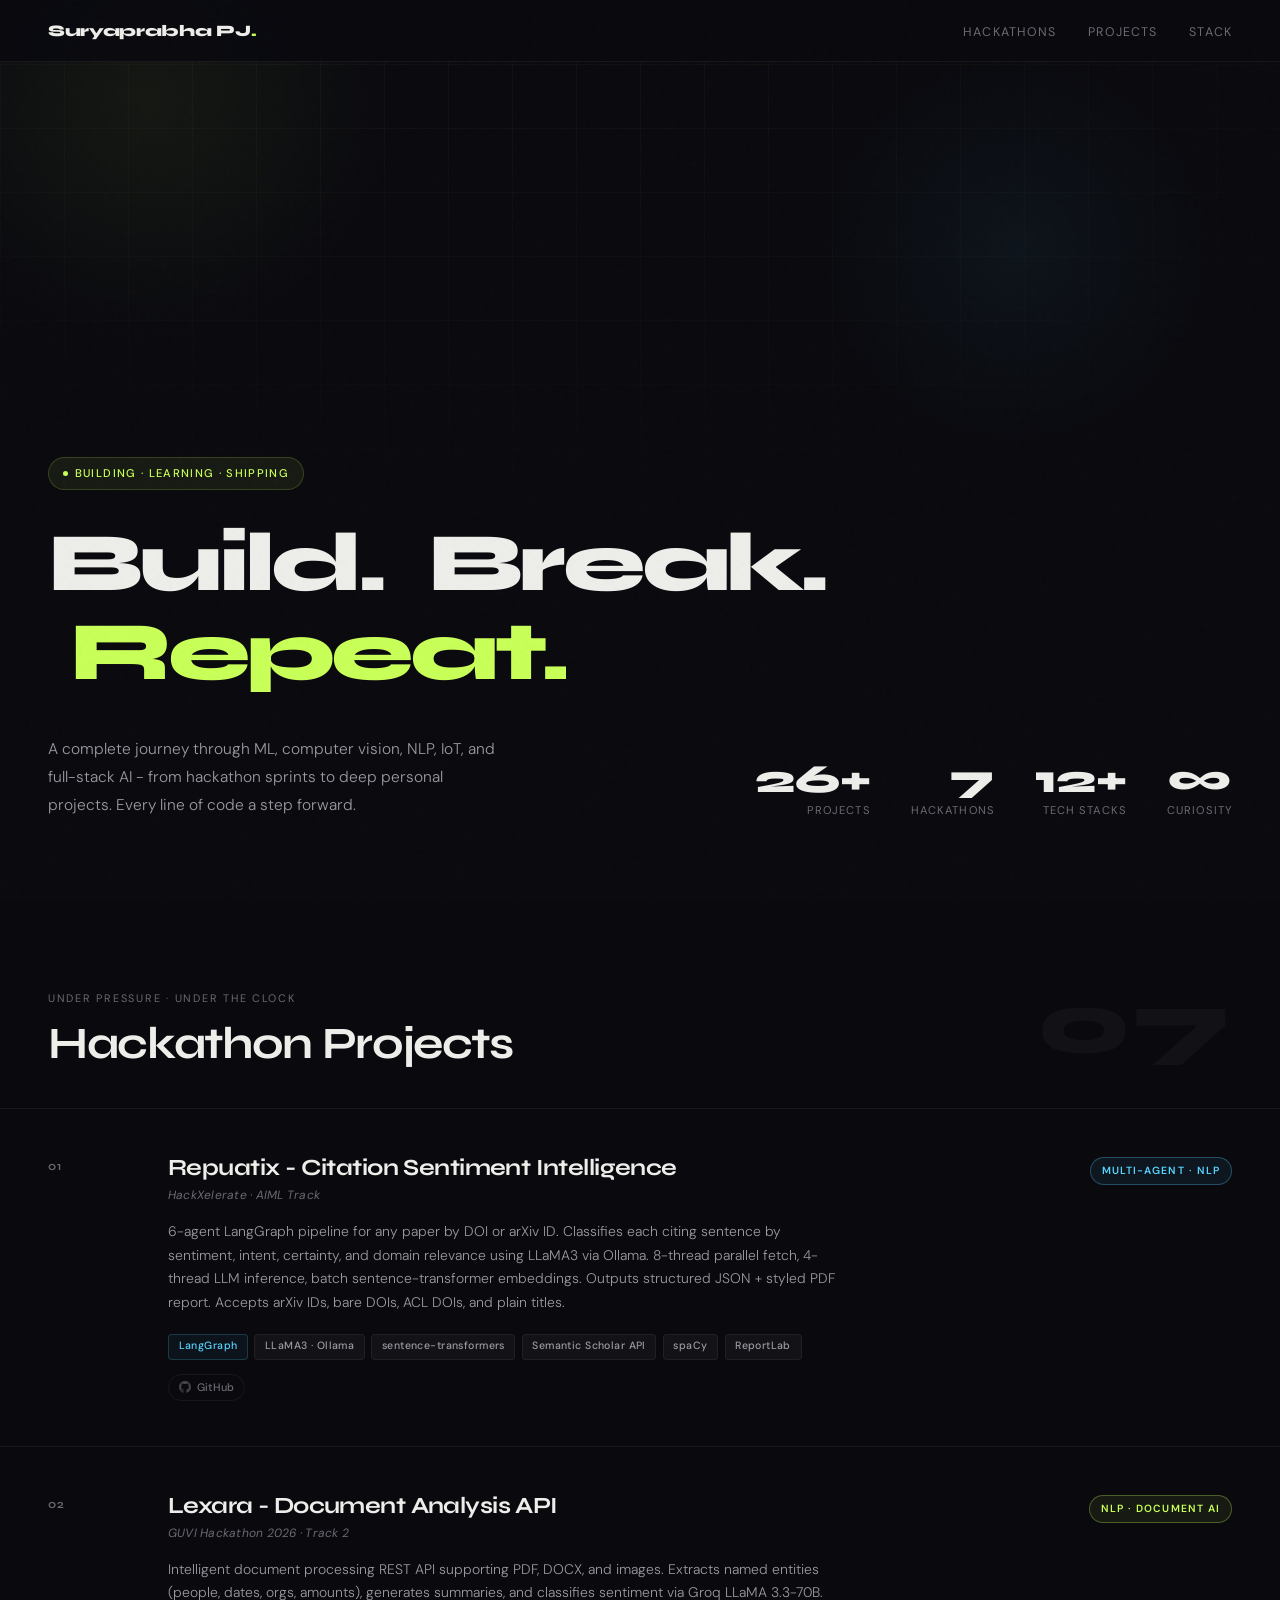
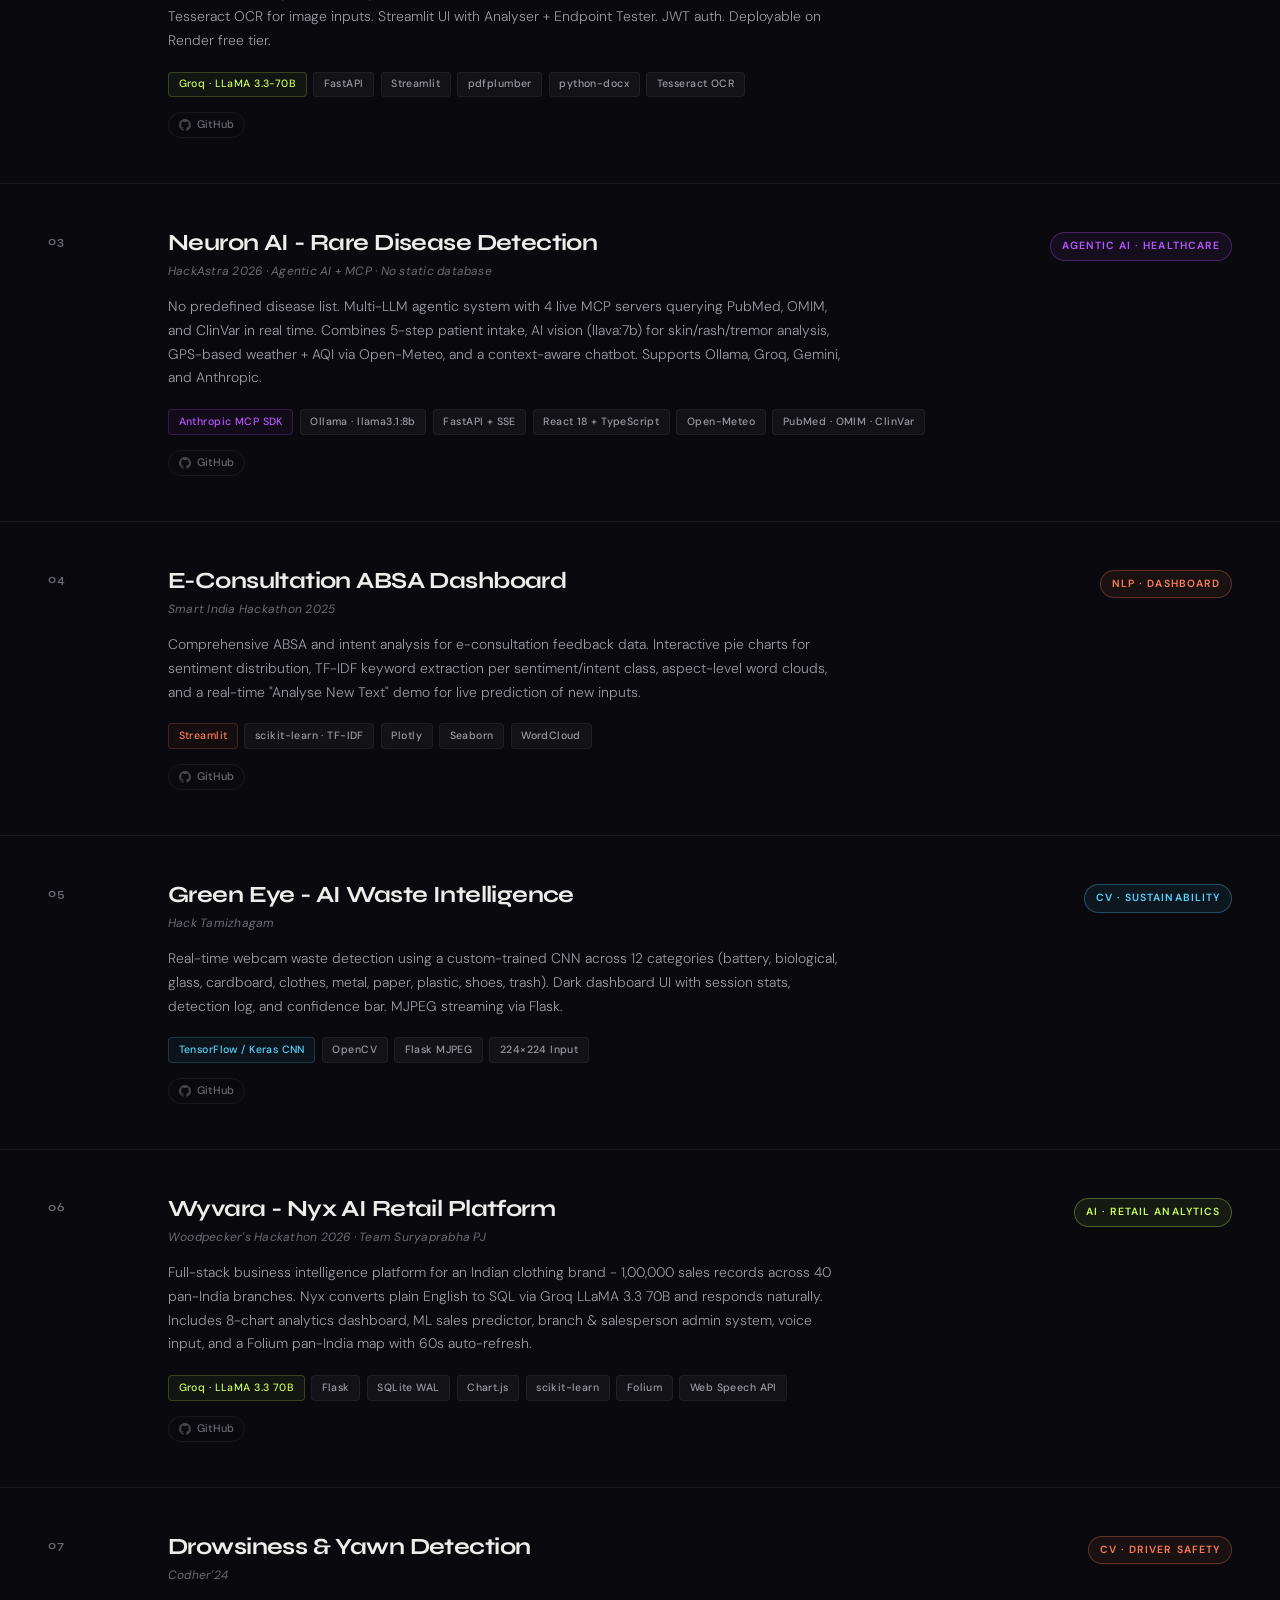
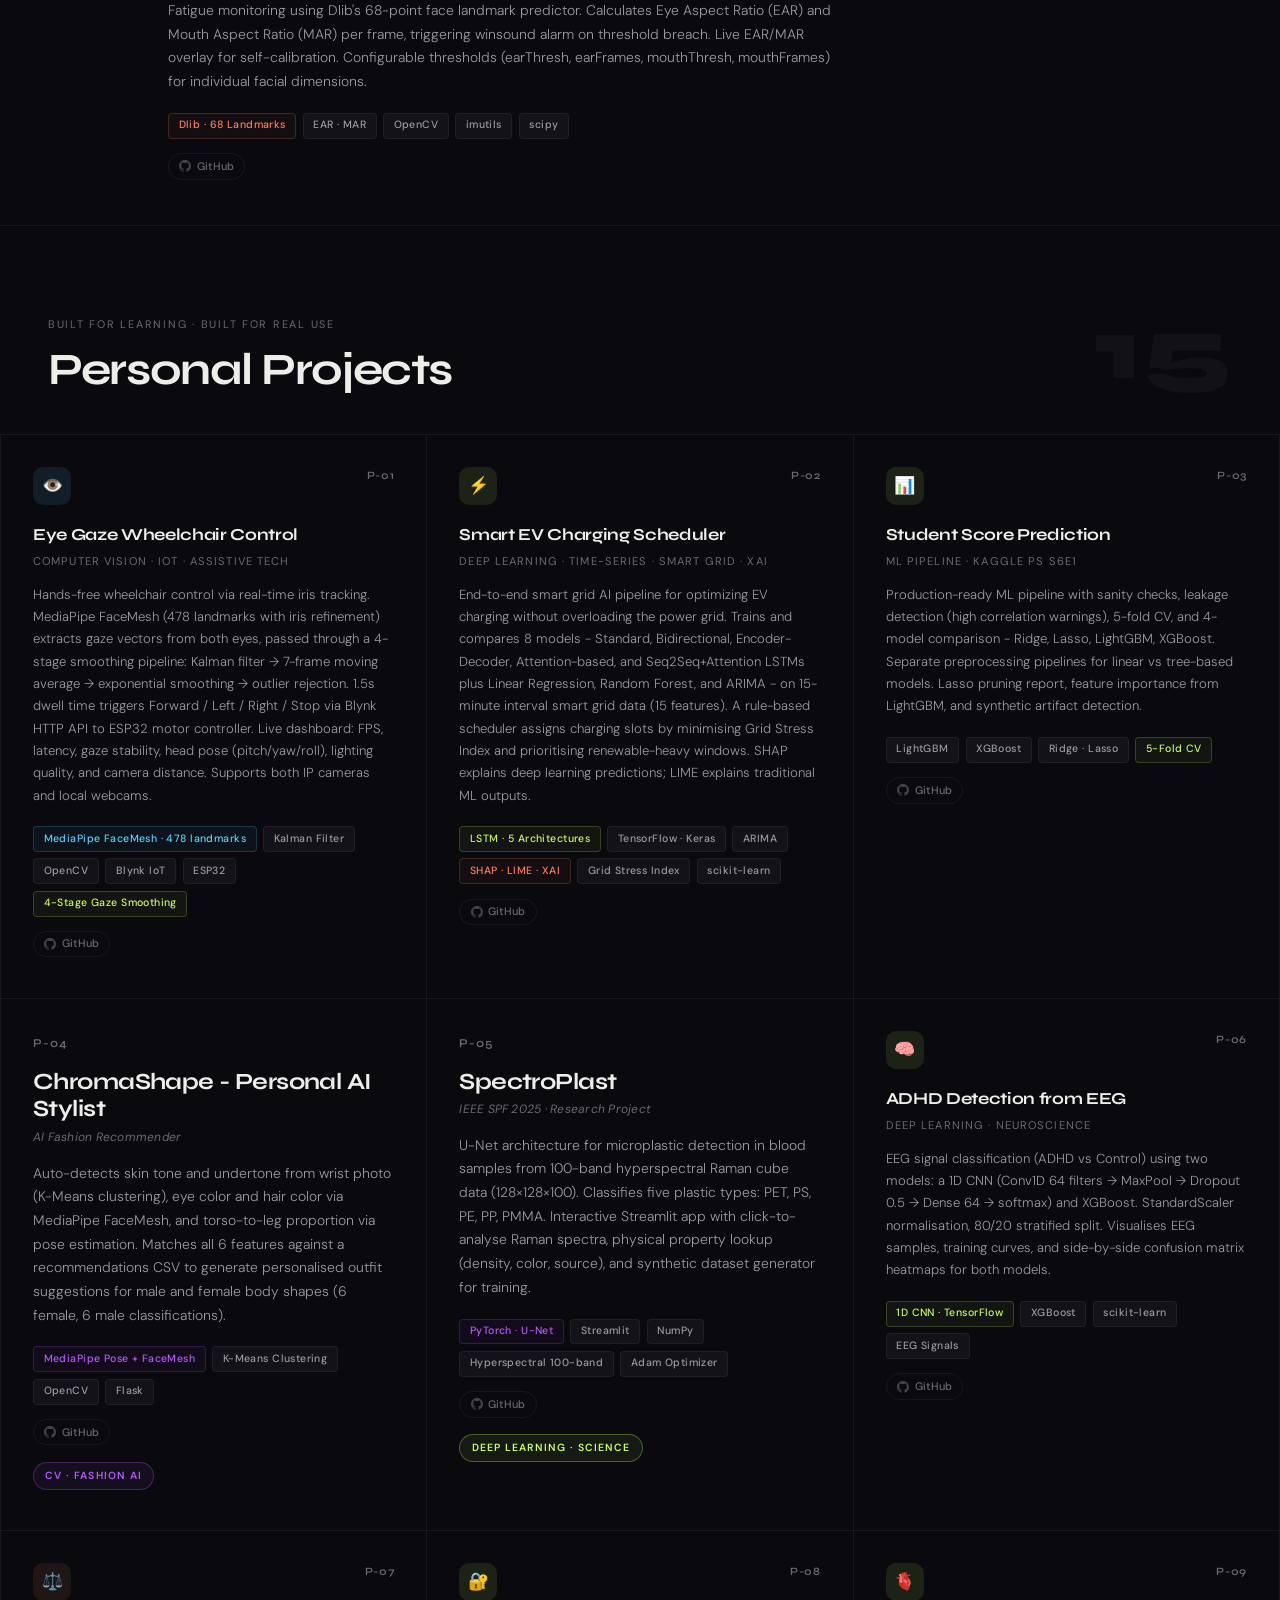
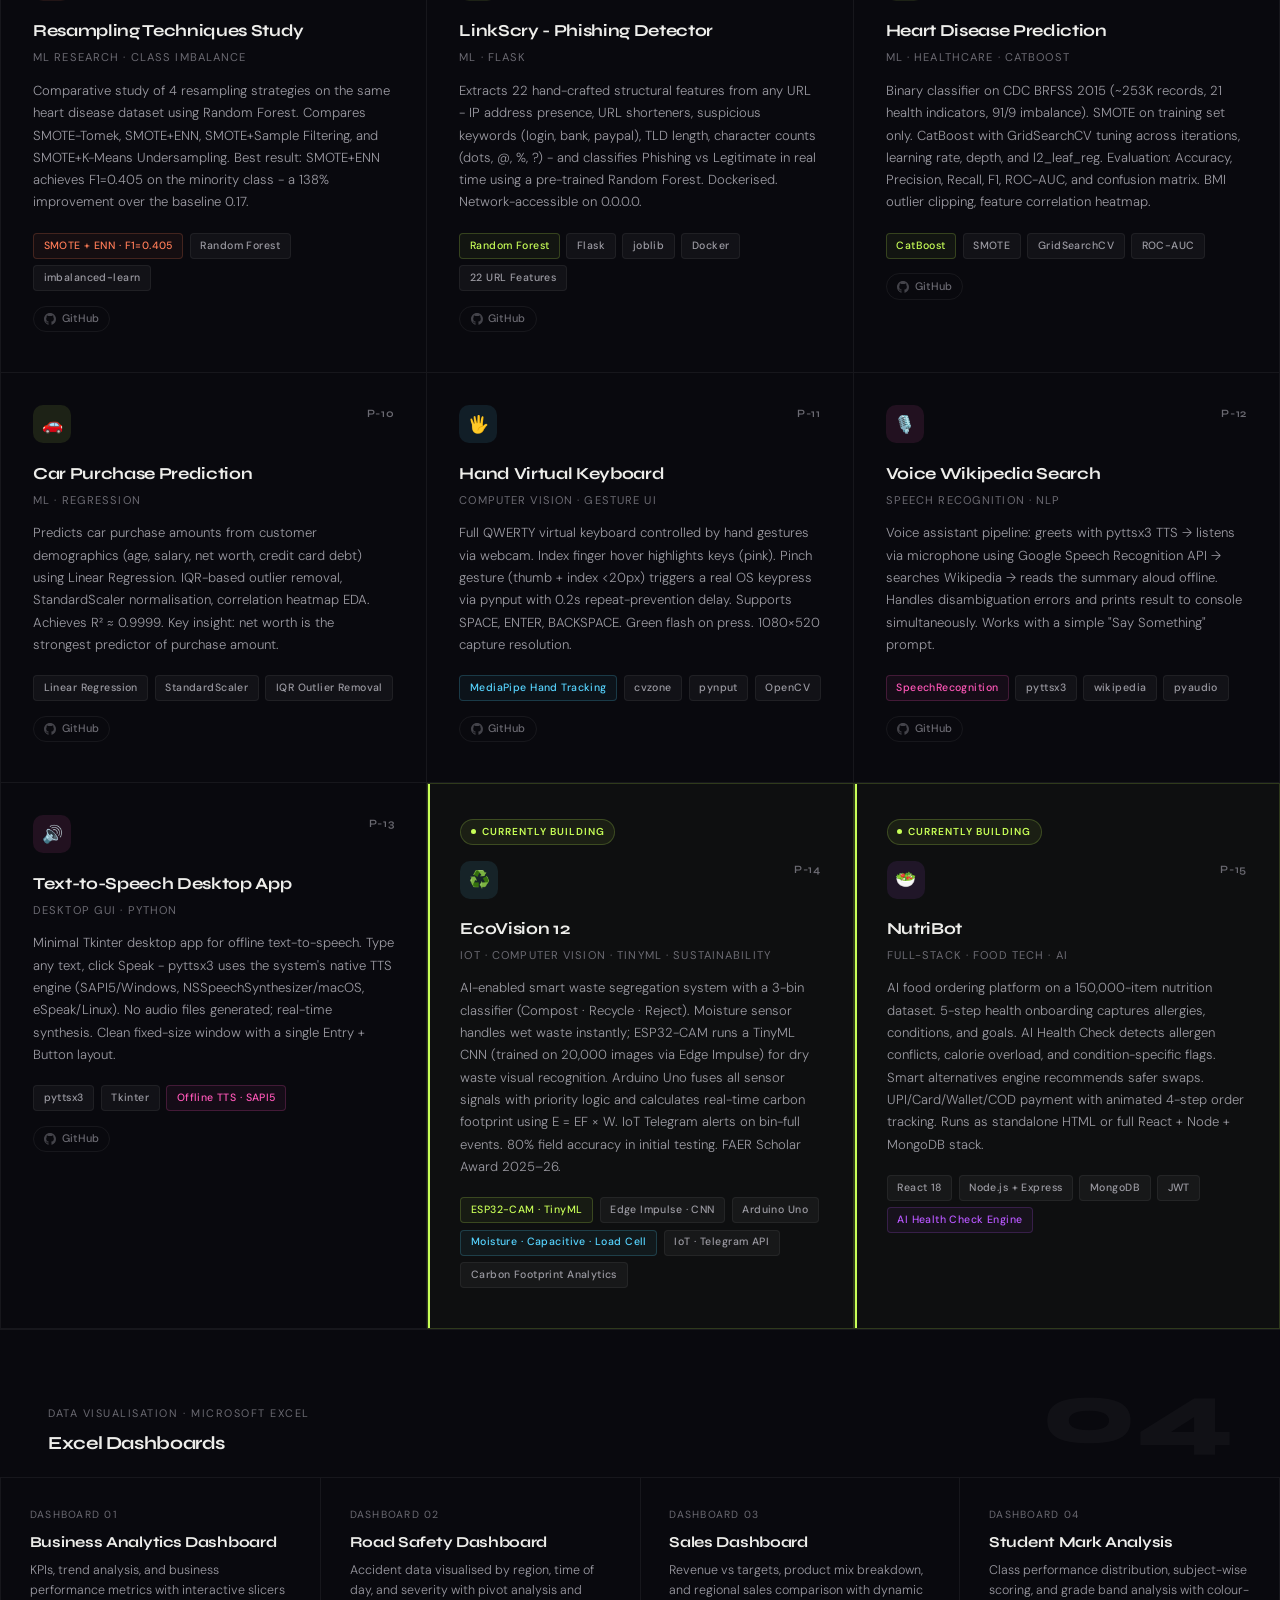
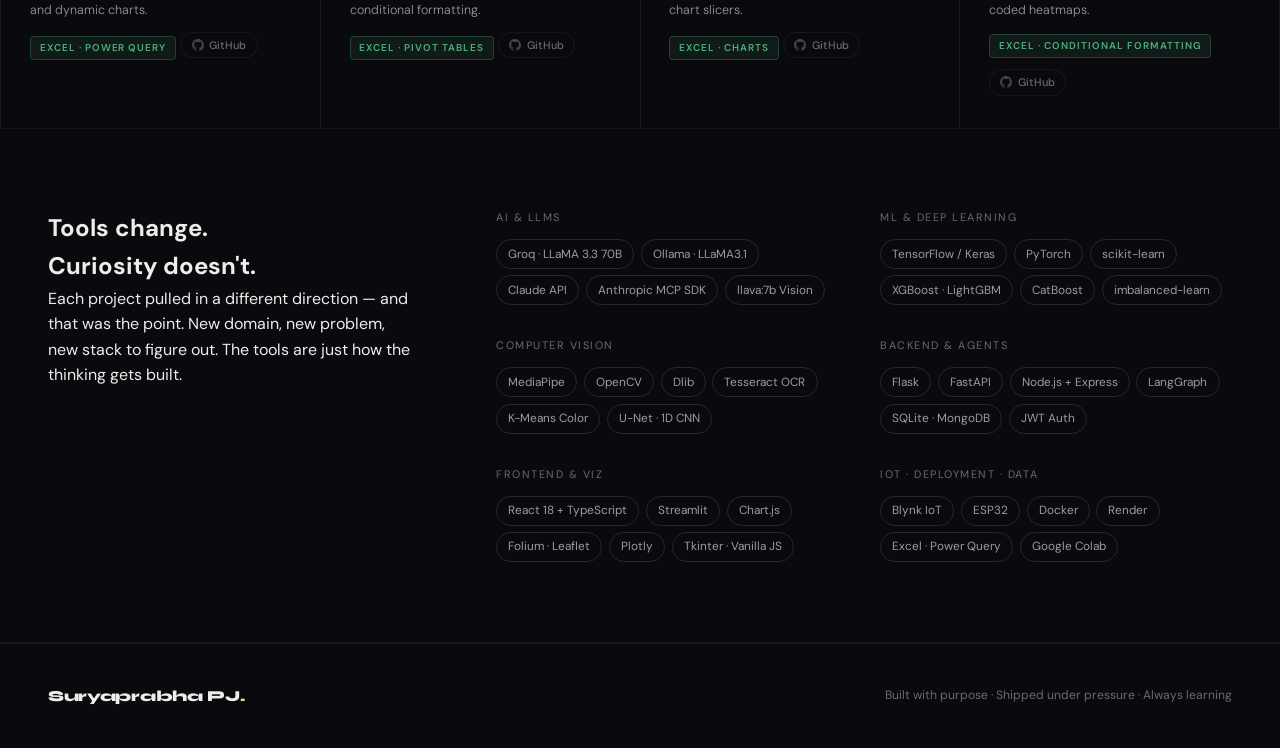
==== projects.html @ 5ec70358 "Create projects.html" ====
<!DOCTYPE html>
<html lang="en">

<head>
  <meta charset="UTF-8">
  <meta name="viewport" content="width=device-width, initial-scale=1.0">
  <title>Projects Journey</title>
  <link
    href="https://fonts.googleapis.com/css2?family=Syne:wght@400;600;700;800&family=DM+Sans:ital,wght@0,300;0,400;0,500;1,300&display=swap"
    rel="stylesheet">
  <style>
    *,
    *::before,
    *::after {
      box-sizing: border-box;
      margin: 0;
      padding: 0;
    }

    :root {
      --bg: #09090e;
      --surface: #111118;
      --surface2: #17171f;
      --border: rgba(255, 255, 255, 0.06);
      --border2: rgba(255, 255, 255, 0.12);
      --text: #ededea;
      --muted: #6b6a72;
      --muted2: #9b9aa2;
      --lime: #c8ff57;
      --cyan: #57d4ff;
      --orange: #ff7c57;
      --purple: #b857ff;
      --pink: #ff57b8;
      --teal: #57ffce;
    }

    html {
      scroll-behavior: smooth;
    }

    body {
      font-family: 'DM Sans', sans-serif;
      background: var(--bg);
      color: var(--text);
      line-height: 1.6;
      overflow-x: hidden;
    }

    body::after {
      content: '';
      position: fixed;
      inset: 0;
      background-image: url("data:image/svg+xml,%3Csvg viewBox='0 0 200 200' xmlns='http://www.w3.org/2000/svg'%3E%3Cfilter id='n'%3E%3CfeTurbulence type='fractalNoise' baseFrequency='0.85' numOctaves='4' stitchTiles='stitch'/%3E%3C/filter%3E%3Crect width='100%25' height='100%25' filter='url(%23n)' opacity='0.04'/%3E%3C/svg%3E");
      pointer-events: none;
      z-index: 999;
      opacity: 0.5;
    }

    nav {
      position: fixed;
      top: 0;
      left: 0;
      right: 0;
      z-index: 100;
      padding: 1.1rem 3rem;
      display: flex;
      align-items: center;
      justify-content: space-between;
      border-bottom: 1px solid var(--border);
      background: rgba(9, 9, 14, 0.88);
      backdrop-filter: blur(24px);
    }

    .nav-logo {
      font-family: 'Syne', sans-serif;
      font-weight: 800;
      font-size: 1rem;
      color: var(--text);
      text-decoration: none;
      letter-spacing: -0.02em;
    }

    .nav-logo span {
      color: var(--lime);
    }

    .nav-links {
      display: flex;
      gap: 2rem;
      list-style: none;
    }

    .nav-links a {
      font-size: 0.78rem;
      font-weight: 400;
      color: var(--muted);
      text-decoration: none;
      letter-spacing: 0.09em;
      text-transform: uppercase;
      transition: color 0.2s;
    }

    .nav-links a:hover {
      color: var(--text);
    }

    /* HERO */
    .hero {
      min-height: 100vh;
      display: flex;
      flex-direction: column;
      justify-content: flex-end;
      padding: 9rem 3rem 5rem;
      position: relative;
      overflow: hidden;
    }

    .hero-bg-grid {
      position: absolute;
      inset: 0;
      background-image:
        linear-gradient(rgba(200, 255, 87, 0.035) 1px, transparent 1px),
        linear-gradient(90deg, rgba(200, 255, 87, 0.035) 1px, transparent 1px);
      background-size: 64px 64px;
      mask-image: radial-gradient(ellipse 90% 70% at 40% 0%, black 20%, transparent 100%);
    }

    .hero-orb {
      position: absolute;
      border-radius: 50%;
      pointer-events: none;
    }

    .hero-orb-1 {
      width: 500px;
      height: 500px;
      top: -150px;
      left: -100px;
      background: radial-gradient(circle, rgba(200, 255, 87, 0.06) 0%, transparent 70%);
    }

    .hero-orb-2 {
      width: 400px;
      height: 400px;
      top: 50px;
      right: 5%;
      background: radial-gradient(circle, rgba(87, 212, 255, 0.05) 0%, transparent 70%);
    }

    .live-dot {
      display: inline-flex;
      align-items: center;
      gap: 0.45rem;
      background: rgba(200, 255, 87, 0.07);
      border: 1px solid rgba(200, 255, 87, 0.18);
      color: var(--lime);
      font-size: 0.7rem;
      font-weight: 500;
      letter-spacing: 0.12em;
      text-transform: uppercase;
      padding: 0.38rem 0.85rem;
      border-radius: 100px;
      margin-bottom: 2.2rem;
      width: fit-content;
    }

    .live-dot::before {
      content: '';
      width: 5px;
      height: 5px;
      border-radius: 50%;
      background: var(--lime);
      animation: blink 2s infinite;
    }

    @keyframes blink {

      0%,
      100% {
        opacity: 1;
      }

      50% {
        opacity: 0.25;
      }
    }

    .hero h1 {
      font-family: 'Syne', sans-serif;
      font-size: clamp(2.5rem, 6.5vw, 5.5rem);
      font-weight: 800;
      line-height: 0.93;
      letter-spacing: -0.045em;
      margin-bottom: 2rem;
      position: relative;
    }

    .hero h1 .word {
      display: inline-block;
      overflow: hidden;
    }

    .hero h1 .word span {
      display: inline-block;
      animation: wordUp 0.85s cubic-bezier(0.16, 1, 0.3, 1) forwards;
      opacity: 0;
      transform: translateY(110%);
    }

    .hero h1 .w1 span {
      animation-delay: 0.05s;
    }

    .hero h1 .w2 span {
      animation-delay: 0.15s;
    }

    .hero h1 .w3 span {
      animation-delay: 0.25s;
    }

    .hero h1 .w4 span {
      animation-delay: 0.35s;
    }

    @keyframes wordUp {
      to {
        opacity: 1;
        transform: translateY(0);
      }
    }

    .hero h1 .accent {
      color: var(--lime);
    }

    .hero-row {
      display: flex;
      align-items: flex-end;
      justify-content: space-between;
      gap: 3rem;
      animation: fadeUp 0.9s 0.6s both;
    }

    @keyframes fadeUp {
      from {
        opacity: 0;
        transform: translateY(20px);
      }

      to {
        opacity: 1;
        transform: translateY(0);
      }
    }

    .hero-sub {
      max-width: 460px;
      color: var(--muted2);
      font-size: 0.97rem;
      font-weight: 300;
      line-height: 1.8;
    }

    .hero-stats {
      display: flex;
      gap: 2.5rem;
      flex-shrink: 0;
    }

    .stat {
      display: flex;
      flex-direction: column;
      align-items: flex-end;
      gap: 0.2rem;
    }

    .stat-n {
      font-family: 'Syne', sans-serif;
      font-size: 2.5rem;
      font-weight: 800;
      line-height: 1;
      color: var(--text);
    }

    .stat-l {
      font-size: 0.7rem;
      color: var(--muted);
      text-transform: uppercase;
      letter-spacing: 0.1em;
    }

    /* SECTION HEADERS */
    .section-head {
      padding: 5rem 3rem 2.5rem;
      display: flex;
      align-items: flex-end;
      justify-content: space-between;
      border-bottom: 1px solid var(--border);
    }

    .section-eyebrow {
      font-size: 0.68rem;
      text-transform: uppercase;
      letter-spacing: 0.16em;
      color: var(--muted);
      margin-bottom: 0.7rem;
    }

    .section-h {
      font-family: 'Syne', sans-serif;
      font-size: clamp(1.9rem, 3.5vw, 3rem);
      font-weight: 700;
      letter-spacing: -0.03em;
      line-height: 1.1;
    }

    .section-num {
      font-family: 'Syne', sans-serif;
      font-size: 5.5rem;
      font-weight: 800;
      color: rgba(255, 255, 255, 0.035);
      line-height: 1;
      user-select: none;
    }

    /* HACKATHON LIST */
    .hack-item {
      display: grid;
      grid-template-columns: 80px 1fr auto;
      gap: 0 2.5rem;
      align-items: start;
      padding: 2.8rem 3rem;
      border-bottom: 1px solid var(--border);
      transition: background 0.25s;
      position: relative;
      overflow: hidden;
    }

    .hack-item::before {
      content: '';
      position: absolute;
      left: 0;
      top: 0;
      bottom: 0;
      width: 2px;
      opacity: 0;
      transition: opacity 0.3s;
    }

    .hack-item.hl::before {
      background: var(--lime);
    }

    .hack-item.hc::before {
      background: var(--cyan);
    }

    .hack-item.ho::before {
      background: var(--orange);
    }

    .hack-item.hp::before {
      background: var(--purple);
    }

    .hack-item.hk::before {
      background: var(--pink);
    }

    .hack-item:hover {
      background: var(--surface);
    }

    .hack-item:hover::before {
      opacity: 1;
    }

    .hack-num {
      font-family: 'Syne', sans-serif;
      font-size: 0.75rem;
      font-weight: 600;
      color: var(--muted);
      letter-spacing: 0.08em;
      padding-top: 0.2rem;
    }

    .hack-name {
      font-family: 'Syne', sans-serif;
      font-size: 1.45rem;
      font-weight: 700;
      letter-spacing: -0.025em;
      margin-bottom: 0.3rem;
      line-height: 1.2;
    }

    .hack-event {
      font-size: 0.75rem;
      color: var(--muted);
      font-style: italic;
      margin-bottom: 0.9rem;
      letter-spacing: 0.02em;
    }

    .hack-desc {
      font-size: 0.87rem;
      color: var(--muted2);
      font-weight: 300;
      line-height: 1.7;
      max-width: 680px;
      margin-bottom: 1.2rem;
    }

    .tag-row {
      display: flex;
      flex-wrap: wrap;
      gap: 0.4rem;
    }

    .tag {
      font-size: 0.66rem;
      font-weight: 500;
      padding: 0.22rem 0.6rem;
      border-radius: 4px;
      background: rgba(255, 255, 255, 0.04);
      color: var(--muted2);
      border: 1px solid var(--border);
      letter-spacing: 0.04em;
      white-space: nowrap;
    }

    .tag.lime {
      color: var(--lime);
      border-color: rgba(200, 255, 87, 0.2);
      background: rgba(200, 255, 87, 0.05);
    }

    .tag.cyan {
      color: var(--cyan);
      border-color: rgba(87, 212, 255, 0.2);
      background: rgba(87, 212, 255, 0.05);
    }

    .tag.orange {
      color: var(--orange);
      border-color: rgba(255, 124, 87, 0.2);
      background: rgba(255, 124, 87, 0.05);
    }

    .tag.purple {
      color: var(--purple);
      border-color: rgba(184, 87, 255, 0.2);
      background: rgba(184, 87, 255, 0.05);
    }

    .tag.pink {
      color: var(--pink);
      border-color: rgba(255, 87, 184, 0.2);
      background: rgba(255, 87, 184, 0.05);
    }

    .hack-side {
      display: flex;
      flex-direction: column;
      align-items: flex-end;
      gap: 1rem;
      padding-top: 0.2rem;
      min-width: 160px;
    }

    .domain-badge {
      font-size: 0.65rem;
      font-weight: 600;
      letter-spacing: 0.1em;
      text-transform: uppercase;
      padding: 0.3rem 0.7rem;
      border-radius: 100px;
      border: 1px solid;
      white-space: nowrap;
    }

    .db-lime {
      color: var(--lime);
      border-color: rgba(200, 255, 87, 0.3);
      background: rgba(200, 255, 87, 0.07);
    }

    .db-cyan {
      color: var(--cyan);
      border-color: rgba(87, 212, 255, 0.3);
      background: rgba(87, 212, 255, 0.07);
    }

    .db-orange {
      color: var(--orange);
      border-color: rgba(255, 124, 87, 0.3);
      background: rgba(255, 124, 87, 0.07);
    }

    .db-purple {
      color: var(--purple);
      border-color: rgba(184, 87, 255, 0.3);
      background: rgba(184, 87, 255, 0.07);
    }

    .db-pink {
      color: var(--pink);
      border-color: rgba(255, 87, 184, 0.3);
      background: rgba(255, 87, 184, 0.07);
    }

    .db-teal {
      color: var(--teal);
      border-color: rgba(87, 255, 206, 0.3);
      background: rgba(87, 255, 206, 0.07);
    }

    /* PERSONAL PROJECT GRID */
    .proj-grid {
      display: grid;
      grid-template-columns: repeat(3, 1fr);
      border-left: 1px solid var(--border);
    }

    /* Fix: hack-item cards inside proj-grid must behave like proj-card */
    .proj-grid .hack-item {
      display: flex;
      flex-direction: column;
      border-right: 1px solid var(--border);
      border-bottom: 1px solid var(--border);
      border-left: none;
      padding: 2rem 2rem 2.5rem;
      gap: 0;
    }

    .proj-grid .hack-item .hack-num {
      margin-bottom: 0.9rem;
    }

    .proj-grid .hack-item .hack-side {
      display: flex;
      flex-direction: row;
      align-items: flex-start;
      justify-content: flex-start;
      min-width: unset;
      padding-top: 1rem;
    }

    .proj-card {
      border-right: 1px solid var(--border);
      border-bottom: 1px solid var(--border);
      padding: 2rem 2rem 2.5rem;
      position: relative;
      transition: background 0.25s;
    }

    /* Currently building card */
    .proj-card.building {
      border: 1px solid rgba(200, 255, 87, 0.18);
      background: rgba(200, 255, 87, 0.025);
      position: relative;
    }

    .proj-card.building::before {
      content: '';
      position: absolute;
      left: 0;
      top: 0;
      bottom: 0;
      width: 2px;
      background: var(--lime);
    }

    .building-badge {
      display: inline-flex;
      align-items: center;
      gap: 0.35rem;
      font-size: 0.63rem;
      font-weight: 600;
      letter-spacing: 0.1em;
      text-transform: uppercase;
      color: var(--lime);
      background: rgba(200, 255, 87, 0.07);
      border: 1px solid rgba(200, 255, 87, 0.2);
      padding: 0.22rem 0.6rem;
      border-radius: 100px;
      margin-bottom: 1rem;
      width: fit-content;
    }

    .building-badge::before {
      content: '';
      width: 5px;
      height: 5px;
      border-radius: 50%;
      background: var(--lime);
      animation: blink 2s infinite;
    }

    .proj-github {
      display: inline-flex;
      align-items: center;
      gap: 0.35rem;
      font-size: 0.68rem;
      font-weight: 500;
      color: var(--muted);
      text-decoration: none;
      border: 1px solid var(--border);
      border-radius: 100px;
      padding: 0.22rem 0.65rem;
      margin-top: 0.9rem;
      transition: color 0.2s, border-color 0.2s;
      width: fit-content;
    }

    .proj-github:hover {
      color: var(--text);
      border-color: var(--border2);
    }

    .proj-github svg {
      flex-shrink: 0;
      opacity: 0.6;
    }

    .proj-github:hover svg {
      opacity: 1;
    }

    /* GitHub link inside hack-item cards in proj-grid */
    .proj-grid .hack-item .proj-github {
      margin-top: 0.9rem;
    }

    .proj-card:hover {
      background: var(--surface);
    }

    .proj-card-top {
      display: flex;
      align-items: flex-start;
      justify-content: space-between;
      margin-bottom: 1.2rem;
    }

    .proj-icon {
      width: 38px;
      height: 38px;
      border-radius: 10px;
      display: flex;
      align-items: center;
      justify-content: center;
      font-size: 17px;
      flex-shrink: 0;
    }

    .icon-ml {
      background: rgba(200, 255, 87, 0.1);
    }

    .icon-cv {
      background: rgba(87, 212, 255, 0.1);
    }

    .icon-web {
      background: rgba(184, 87, 255, 0.1);
    }

    .icon-data {
      background: rgba(255, 124, 87, 0.1);
    }

    .icon-nlp {
      background: rgba(255, 87, 184, 0.1);
    }

    .proj-idx {
      font-family: 'Syne', sans-serif;
      font-size: 0.7rem;
      font-weight: 600;
      color: var(--muted);
      letter-spacing: 0.06em;
    }

    .proj-name {
      font-family: 'Syne', sans-serif;
      font-size: 1.05rem;
      font-weight: 700;
      letter-spacing: -0.02em;
      margin-bottom: 0.5rem;
      line-height: 1.25;
    }

    .proj-type {
      font-size: 0.7rem;
      color: var(--muted);
      text-transform: uppercase;
      letter-spacing: 0.1em;
      margin-bottom: 0.8rem;
    }

    .proj-desc {
      font-size: 0.82rem;
      color: var(--muted2);
      font-weight: 300;
      line-height: 1.7;
      margin-bottom: 1.2rem;
    }

    /* EXCEL DASHBOARDS */
    .excel-row {
      display: grid;
      grid-template-columns: repeat(4, 1fr);
      border-left: 1px solid var(--border);
      border-bottom: 1px solid var(--border);
    }

    .excel-card {
      border-right: 1px solid var(--border);
      padding: 1.8rem 1.8rem 2rem;
      transition: background 0.25s;
    }

    .excel-card:hover {
      background: var(--surface);
    }

    .excel-label {
      font-size: 0.65rem;
      text-transform: uppercase;
      letter-spacing: 0.12em;
      color: var(--muted);
      margin-bottom: 0.6rem;
    }

    .excel-name {
      font-family: 'Syne', sans-serif;
      font-size: 0.95rem;
      font-weight: 700;
      letter-spacing: -0.02em;
      line-height: 1.3;
      margin-bottom: 0.5rem;
    }

    .excel-note {
      font-size: 0.78rem;
      color: var(--muted2);
      font-weight: 300;
      line-height: 1.6;
    }

    .excel-tag {
      display: inline-block;
      margin-top: 0.8rem;
      font-size: 0.62rem;
      font-weight: 600;
      letter-spacing: 0.1em;
      text-transform: uppercase;
      color: #4caf7d;
      background: rgba(76, 175, 125, 0.1);
      border: 1px solid rgba(76, 175, 125, 0.25);
      padding: 0.2rem 0.55rem;
      border-radius: 4px;
    }

    /* STACK */
    .stack-section {
      padding: 5rem 3rem;
      display: grid;
      grid-template-columns: 1fr 2fr;
      gap: 5rem;
      border-bottom: 1px solid var(--border);
    }

    .stack-quote {
      border-left: 2px solid var(--lime);
      padding-left: 1.5rem;
      margin: 0;
    }

    .stack-quote p {
      font-family: 'DM Sans', sans-serif;
      font-size: 0.97rem;
      font-style: italic;
      font-weight: 300;
      color: var(--muted2);
      line-height: 1.85;
      margin-bottom: 1rem;
    }

    .stack-quote cite {
      font-family: 'Syne', sans-serif;
      font-size: 0.7rem;
      font-style: normal;
      font-weight: 700;
      letter-spacing: 0.12em;
      text-transform: uppercase;
      color: var(--lime);
    }

    .stack-grid {
      display: grid;
      grid-template-columns: 1fr 1fr;
      gap: 2rem;
    }

    .stack-group-label {
      font-size: 0.68rem;
      text-transform: uppercase;
      letter-spacing: 0.14em;
      color: var(--muted);
      margin-bottom: 0.8rem;
    }

    .pill-row {
      display: flex;
      flex-wrap: wrap;
      gap: 0.4rem;
    }

    .pill {
      font-size: 0.74rem;
      padding: 0.28rem 0.7rem;
      border: 1px solid var(--border2);
      border-radius: 100px;
      color: rgba(237, 237, 234, 0.65);
      font-weight: 400;
    }

    footer {
      padding: 2.5rem 3rem;
      display: flex;
      align-items: center;
      justify-content: space-between;
      border-top: 1px solid var(--border);
    }

    .footer-logo {
      font-family: 'Syne', sans-serif;
      font-weight: 800;
      font-size: 0.95rem;
      color: var(--text);
      letter-spacing: -0.02em;
    }

    .footer-logo span {
      color: var(--lime);
    }

    .footer-note {
      font-size: 0.76rem;
      color: var(--muted);
    }

    @media (max-width: 900px) {
      nav {
        padding: 1rem 1.5rem;
      }

      .nav-links {
        display: none;
      }

      .hero {
        padding: 7rem 1.5rem 4rem;
      }

      .hero-row {
        flex-direction: column;
        align-items: flex-start;
        gap: 2rem;
      }

      .hero-stats {
        flex-wrap: wrap;
        gap: 1.5rem;
      }

      .stat {
        align-items: flex-start;
      }

      .section-head {
        padding: 3rem 1.5rem 2rem;
      }

      .hack-item {
        grid-template-columns: 50px 1fr;
        padding: 2rem 1.5rem;
        gap: 0 1.2rem;
      }

      .hack-side {
        display: none;
      }

      .proj-grid {
        grid-template-columns: 1fr 1fr;
        border-left: none;
      }

      .excel-row {
        grid-template-columns: 1fr 1fr;
        border-left: none;
      }

      .stack-section {
        grid-template-columns: 1fr;
        padding: 3rem 1.5rem;
        gap: 2.5rem;
      }

      .stack-grid {
        grid-template-columns: 1fr;
      }

      footer {
        flex-direction: column;
        gap: 1rem;
        padding: 2rem 1.5rem;
        text-align: center;
      }
    }

    @media (max-width: 580px) {
      .proj-grid {
        grid-template-columns: 1fr;
      }

      .excel-row {
        grid-template-columns: 1fr;
      }

      .hero h1 {
        font-size: 3rem;
      }
    }
  </style>
</head>

<body>

  <nav>
    <a href="#" class="nav-logo">Suryaprabha PJ<span>.</span></a>
    <ul class="nav-links">
      <li><a href="#hackathon">Hackathons</a></li>
      <li><a href="#personal">Projects</a></li>
      <li><a href="#stack">Stack</a></li>
    </ul>
  </nav>

  <!-- HERO -->
  <section class="hero">
    <div class="hero-bg-grid"></div>
    <div class="hero-orb hero-orb-1"></div>
    <div class="hero-orb hero-orb-2"></div>

    <div class="live-dot">Building · Learning · Shipping</div>

    <h1>
      <span class="word w1"><span>Build.</span></span>&nbsp;
      <span class="word w2"><span>Break.</span></span><br>
      <span class="word w3"><span></span></span>
      <span class="word w4"><span class="accent">Repeat.</span></span>
    </h1>

    <div class="hero-row">
      <p class="hero-sub">A complete journey through ML, computer vision, NLP, IoT, and full-stack AI - from hackathon
        sprints to deep personal projects. Every line of code a step forward.</p>
      <div class="hero-stats">
        <div class="stat"><span class="stat-n">26+</span><span class="stat-l">Projects</span></div>
        <div class="stat"><span class="stat-n">7</span><span class="stat-l">Hackathons</span></div>
        <div class="stat"><span class="stat-n">12+</span><span class="stat-l">Tech Stacks</span></div>
        <div class="stat"><span class="stat-n">∞</span><span class="stat-l">Curiosity</span></div>
      </div>
    </div>
  </section>

  <!-- HACKATHON PROJECTS -->
  <section id="hackathon">
    <div class="section-head">
      <div>
        <p class="section-eyebrow">Under pressure · Under the clock</p>
        <h2 class="section-h">Hackathon Projects</h2>
      </div>
      <span class="section-num">07</span>
    </div>


    <div class="hack-item hc">
      <div class="hack-num">01</div>
      <div class="hack-body">
        <h3 class="hack-name">Repuatix - Citation Sentiment Intelligence</h3>
        <p class="hack-event">HackXelerate · AIML Track</p>
        <p class="hack-desc">6-agent LangGraph pipeline for any paper by DOI or arXiv ID. Classifies each citing
          sentence by sentiment, intent, certainty, and domain relevance using LLaMA3 via Ollama. 8-thread parallel
          fetch, 4-thread LLM inference, batch sentence-transformer embeddings. Outputs structured JSON + styled PDF
          report. Accepts arXiv IDs, bare DOIs, ACL DOIs, and plain titles.</p>
        <div class="tag-row">
          <span class="tag cyan">LangGraph</span>
          <span class="tag">LLaMA3 · Ollama</span><span class="tag">sentence-transformers</span>
          <span class="tag">Semantic Scholar API</span><span class="tag">spaCy</span><span class="tag">ReportLab</span>
        </div>
        <a href="https://github.com/Suryaprabha19/Repuatix" target="_blank" class="proj-github">
          <svg width="12" height="12" viewBox="0 0 24 24" fill="currentColor">
            <path
              d="M12 0C5.37 0 0 5.37 0 12c0 5.31 3.435 9.795 8.205 11.385.6.105.825-.255.825-.57 0-.285-.015-1.23-.015-2.235-3.015.555-3.795-.735-4.035-1.41-.135-.345-.72-1.41-1.23-1.695-.42-.225-1.02-.78-.015-.795.945-.015 1.62.87 1.845 1.23 1.08 1.815 2.805 1.305 3.495.99.105-.78.42-1.305.765-1.605-2.67-.3-5.46-1.335-5.46-5.925 0-1.305.465-2.385 1.23-3.225-.12-.3-.54-1.53.12-3.18 0 0 1.005-.315 3.3 1.23.96-.27 1.98-.405 3-.405s2.04.135 3 .405c2.295-1.56 3.3-1.23 3.3-1.23.66 1.65.24 2.88.12 3.18.765.84 1.23 1.905 1.23 3.225 0 4.605-2.805 5.625-5.475 5.925.435.375.81 1.095.81 2.22 0 1.605-.015 2.895-.015 3.3 0 .315.225.69.825.57A12.02 12.02 0 0024 12c0-6.63-5.37-12-12-12z" />
          </svg>
          GitHub
        </a>
      </div>
      <div class="hack-side"><span class="domain-badge db-cyan">Multi-Agent · NLP</span></div>
    </div>

    <div class="hack-item hl">
      <div class="hack-num">02</div>
      <div class="hack-body">
        <h3 class="hack-name">Lexara - Document Analysis API</h3>
        <p class="hack-event">GUVI Hackathon 2026 · Track 2</p>
        <p class="hack-desc">Intelligent document processing REST API supporting PDF, DOCX, and images. Extracts named
          entities (people, dates, orgs, amounts), generates summaries, and classifies sentiment via Groq LLaMA 3.3-70B.
          Tesseract OCR for image inputs. Streamlit UI with Analyser + Endpoint Tester. JWT auth. Deployable on Render
          free tier.</p>
        <div class="tag-row">
          <span class="tag lime">Groq · LLaMA 3.3-70B</span>
          <span class="tag">FastAPI</span><span class="tag">Streamlit</span><span class="tag">pdfplumber</span>
          <span class="tag">python-docx</span><span class="tag">Tesseract OCR</span>
        </div>
        <a href="https://github.com/Suryaprabha19/Lexara" target="_blank" class="proj-github">
          <svg width="12" height="12" viewBox="0 0 24 24" fill="currentColor">
            <path
              d="M12 0C5.37 0 0 5.37 0 12c0 5.31 3.435 9.795 8.205 11.385.6.105.825-.255.825-.57 0-.285-.015-1.23-.015-2.235-3.015.555-3.795-.735-4.035-1.41-.135-.345-.72-1.41-1.23-1.695-.42-.225-1.02-.78-.015-.795.945-.015 1.62.87 1.845 1.23 1.08 1.815 2.805 1.305 3.495.99.105-.78.42-1.305.765-1.605-2.67-.3-5.46-1.335-5.46-5.925 0-1.305.465-2.385 1.23-3.225-.12-.3-.54-1.53.12-3.18 0 0 1.005-.315 3.3 1.23.96-.27 1.98-.405 3-.405s2.04.135 3 .405c2.295-1.56 3.3-1.23 3.3-1.23.66 1.65.24 2.88.12 3.18.765.84 1.23 1.905 1.23 3.225 0 4.605-2.805 5.625-5.475 5.925.435.375.81 1.095.81 2.22 0 1.605-.015 2.895-.015 3.3 0 .315.225.69.825.57A12.02 12.02 0 0024 12c0-6.63-5.37-12-12-12z" />
          </svg>
          GitHub
        </a>
      </div>
      <div class="hack-side"><span class="domain-badge db-lime">NLP · Document AI</span></div>
    </div>

    <div class="hack-item hp">
      <div class="hack-num">03</div>
      <div class="hack-body">
        <h3 class="hack-name">Neuron AI - Rare Disease Detection</h3>
        <p class="hack-event">HackAstra 2026 · Agentic AI + MCP · No static database</p>
        <p class="hack-desc">No predefined disease list. Multi-LLM agentic system with 4 live MCP servers querying
          PubMed, OMIM, and ClinVar in real time. Combines 5-step patient intake, AI vision (llava:7b) for
          skin/rash/tremor analysis, GPS-based weather + AQI via Open-Meteo, and a context-aware chatbot. Supports
          Ollama, Groq, Gemini, and Anthropic.</p>
        <div class="tag-row">
          <span class="tag purple">Anthropic MCP SDK</span>
          <span class="tag">Ollama · llama3.1:8b</span><span class="tag">FastAPI + SSE</span>
          <span class="tag">React 18 + TypeScript</span><span class="tag">Open-Meteo</span>
          <span class="tag">PubMed · OMIM · ClinVar</span>
        </div>
        <a href="https://github.com/Suryaprabha19/Neuron-AI" target="_blank" class="proj-github">
          <svg width="12" height="12" viewBox="0 0 24 24" fill="currentColor">
            <path
              d="M12 0C5.37 0 0 5.37 0 12c0 5.31 3.435 9.795 8.205 11.385.6.105.825-.255.825-.57 0-.285-.015-1.23-.015-2.235-3.015.555-3.795-.735-4.035-1.41-.135-.345-.72-1.41-1.23-1.695-.42-.225-1.02-.78-.015-.795.945-.015 1.62.87 1.845 1.23 1.08 1.815 2.805 1.305 3.495.99.105-.78.42-1.305.765-1.605-2.67-.3-5.46-1.335-5.46-5.925 0-1.305.465-2.385 1.23-3.225-.12-.3-.54-1.53.12-3.18 0 0 1.005-.315 3.3 1.23.96-.27 1.98-.405 3-.405s2.04.135 3 .405c2.295-1.56 3.3-1.23 3.3-1.23.66 1.65.24 2.88.12 3.18.765.84 1.23 1.905 1.23 3.225 0 4.605-2.805 5.625-5.475 5.925.435.375.81 1.095.81 2.22 0 1.605-.015 2.895-.015 3.3 0 .315.225.69.825.57A12.02 12.02 0 0024 12c0-6.63-5.37-12-12-12z" />
          </svg>
          GitHub
        </a>
      </div>
      <div class="hack-side"><span class="domain-badge db-purple">Agentic AI · Healthcare</span></div>
    </div>

    <div class="hack-item ho">
      <div class="hack-num">04</div>
      <div class="hack-body">
        <h3 class="hack-name">E-Consultation ABSA Dashboard</h3>
        <p class="hack-event">Smart India Hackathon 2025</p>
        <p class="hack-desc">Comprehensive ABSA and intent analysis for e-consultation feedback data. Interactive pie
          charts for sentiment distribution, TF-IDF keyword extraction per sentiment/intent class, aspect-level word
          clouds, and a real-time "Analyse New Text" demo for live prediction of new inputs.</p>
        <div class="tag-row">
          <span class="tag orange">Streamlit</span>
          <span class="tag">scikit-learn · TF-IDF</span><span class="tag">Plotly</span>
          <span class="tag">Seaborn</span><span class="tag">WordCloud</span>
        </div>
        <a href="https://github.com/Suryaprabha19/Aspect-Based-Sentiment-Analysis" target="_blank" class="proj-github">
          <svg width="12" height="12" viewBox="0 0 24 24" fill="currentColor">
            <path
              d="M12 0C5.37 0 0 5.37 0 12c0 5.31 3.435 9.795 8.205 11.385.6.105.825-.255.825-.57 0-.285-.015-1.23-.015-2.235-3.015.555-3.795-.735-4.035-1.41-.135-.345-.72-1.41-1.23-1.695-.42-.225-1.02-.78-.015-.795.945-.015 1.62.87 1.845 1.23 1.08 1.815 2.805 1.305 3.495.99.105-.78.42-1.305.765-1.605-2.67-.3-5.46-1.335-5.46-5.925 0-1.305.465-2.385 1.23-3.225-.12-.3-.54-1.53.12-3.18 0 0 1.005-.315 3.3 1.23.96-.27 1.98-.405 3-.405s2.04.135 3 .405c2.295-1.56 3.3-1.23 3.3-1.23.66 1.65.24 2.88.12 3.18.765.84 1.23 1.905 1.23 3.225 0 4.605-2.805 5.625-5.475 5.925.435.375.81 1.095.81 2.22 0 1.605-.015 2.895-.015 3.3 0 .315.225.69.825.57A12.02 12.02 0 0024 12c0-6.63-5.37-12-12-12z" />
          </svg>
          GitHub
        </a>
      </div>
      <div class="hack-side"><span class="domain-badge db-orange">NLP · Dashboard</span></div>
    </div>


    <div class="hack-item hc">
      <div class="hack-num">05</div>
      <div class="hack-body">
        <h3 class="hack-name">Green Eye - AI Waste Intelligence</h3>
        <p class="hack-event">Hack Tamizhagam</p>
        <p class="hack-desc">Real-time webcam waste detection using a custom-trained CNN across 12 categories (battery,
          biological, glass, cardboard, clothes, metal, paper, plastic, shoes, trash). Dark dashboard UI with session
          stats, detection log, and confidence bar. MJPEG streaming via Flask.</p>
        <div class="tag-row">
          <span class="tag cyan">TensorFlow / Keras CNN</span>
          <span class="tag">OpenCV</span><span class="tag">Flask MJPEG</span><span class="tag">224×224 Input</span>
        </div>
        <a href="https://github.com/Suryaprabha19/waste-sorting-web-app" target="_blank" class="proj-github">
          <svg width="12" height="12" viewBox="0 0 24 24" fill="currentColor">
            <path
              d="M12 0C5.37 0 0 5.37 0 12c0 5.31 3.435 9.795 8.205 11.385.6.105.825-.255.825-.57 0-.285-.015-1.23-.015-2.235-3.015.555-3.795-.735-4.035-1.41-.135-.345-.72-1.41-1.23-1.695-.42-.225-1.02-.78-.015-.795.945-.015 1.62.87 1.845 1.23 1.08 1.815 2.805 1.305 3.495.99.105-.78.42-1.305.765-1.605-2.67-.3-5.46-1.335-5.46-5.925 0-1.305.465-2.385 1.23-3.225-.12-.3-.54-1.53.12-3.18 0 0 1.005-.315 3.3 1.23.96-.27 1.98-.405 3-.405s2.04.135 3 .405c2.295-1.56 3.3-1.23 3.3-1.23.66 1.65.24 2.88.12 3.18.765.84 1.23 1.905 1.23 3.225 0 4.605-2.805 5.625-5.475 5.925.435.375.81 1.095.81 2.22 0 1.605-.015 2.895-.015 3.3 0 .315.225.69.825.57A12.02 12.02 0 0024 12c0-6.63-5.37-12-12-12z" />
          </svg>
          GitHub
        </a>
      </div>
      <div class="hack-side"><span class="domain-badge db-cyan">CV · Sustainability</span></div>
    </div>


    <div class="hack-list">
      <div class="hack-item hl">
        <div class="hack-num">06</div>
        <div class="hack-body">
          <h3 class="hack-name">Wyvara - Nyx AI Retail Platform</h3>
          <p class="hack-event">Woodpecker's Hackathon 2026 · Team Suryaprabha PJ</p>
          <p class="hack-desc">Full-stack business intelligence platform for an Indian clothing brand - 1,00,000 sales
            records across 40 pan-India branches. Nyx converts plain English to SQL via Groq LLaMA 3.3 70B and responds
            naturally. Includes 8-chart analytics dashboard, ML sales predictor, branch & salesperson admin system,
            voice input, and a Folium pan-India map with 60s auto-refresh.</p>
          <div class="tag-row">
            <span class="tag lime">Groq · LLaMA 3.3 70B</span>
            <span class="tag">Flask</span><span class="tag">SQLite WAL</span><span class="tag">Chart.js</span>
            <span class="tag">scikit-learn</span><span class="tag">Folium</span><span class="tag">Web Speech API</span>
          </div>
          <a href="https://github.com/Suryaprabha19/Wyvara" target="_blank" class="proj-github">
            <svg width="12" height="12" viewBox="0 0 24 24" fill="currentColor">
              <path
                d="M12 0C5.37 0 0 5.37 0 12c0 5.31 3.435 9.795 8.205 11.385.6.105.825-.255.825-.57 0-.285-.015-1.23-.015-2.235-3.015.555-3.795-.735-4.035-1.41-.135-.345-.72-1.41-1.23-1.695-.42-.225-1.02-.78-.015-.795.945-.015 1.62.87 1.845 1.23 1.08 1.815 2.805 1.305 3.495.99.105-.78.42-1.305.765-1.605-2.67-.3-5.46-1.335-5.46-5.925 0-1.305.465-2.385 1.23-3.225-.12-.3-.54-1.53.12-3.18 0 0 1.005-.315 3.3 1.23.96-.27 1.98-.405 3-.405s2.04.135 3 .405c2.295-1.56 3.3-1.23 3.3-1.23.66 1.65.24 2.88.12 3.18.765.84 1.23 1.905 1.23 3.225 0 4.605-2.805 5.625-5.475 5.925.435.375.81 1.095.81 2.22 0 1.605-.015 2.895-.015 3.3 0 .315.225.69.825.57A12.02 12.02 0 0024 12c0-6.63-5.37-12-12-12z" />
            </svg>
            GitHub
          </a>
        </div>
        <div class="hack-side"><span class="domain-badge db-lime">AI · Retail Analytics</span></div>
      </div>


      <div class="hack-item ho">
        <div class="hack-num">07</div>
        <div class="hack-body">
          <h3 class="hack-name">Drowsiness & Yawn Detection</h3>
          <p class="hack-event">Codher'24</p>
          <p class="hack-desc">Fatigue monitoring using Dlib's 68-point face landmark predictor. Calculates Eye Aspect
            Ratio (EAR) and Mouth Aspect Ratio (MAR) per frame, triggering winsound alarm on threshold breach. Live
            EAR/MAR overlay for self-calibration. Configurable thresholds (earThresh, earFrames, mouthThresh,
            mouthFrames) for individual facial dimensions.</p>
          <div class="tag-row">
            <span class="tag orange">Dlib · 68 Landmarks</span>
            <span class="tag">EAR · MAR</span><span class="tag">OpenCV</span>
            <span class="tag">imutils</span><span class="tag">scipy</span>
          </div>
          <a href="https://github.com/Suryaprabha19/Drowsiness-Detection" target="_blank" class="proj-github">
            <svg width="12" height="12" viewBox="0 0 24 24" fill="currentColor">
              <path
                d="M12 0C5.37 0 0 5.37 0 12c0 5.31 3.435 9.795 8.205 11.385.6.105.825-.255.825-.57 0-.285-.015-1.23-.015-2.235-3.015.555-3.795-.735-4.035-1.41-.135-.345-.72-1.41-1.23-1.695-.42-.225-1.02-.78-.015-.795.945-.015 1.62.87 1.845 1.23 1.08 1.815 2.805 1.305 3.495.99.105-.78.42-1.305.765-1.605-2.67-.3-5.46-1.335-5.46-5.925 0-1.305.465-2.385 1.23-3.225-.12-.3-.54-1.53.12-3.18 0 0 1.005-.315 3.3 1.23.96-.27 1.98-.405 3-.405s2.04.135 3 .405c2.295-1.56 3.3-1.23 3.3-1.23.66 1.65.24 2.88.12 3.18.765.84 1.23 1.905 1.23 3.225 0 4.605-2.805 5.625-5.475 5.925.435.375.81 1.095.81 2.22 0 1.605-.015 2.895-.015 3.3 0 .315.225.69.825.57A12.02 12.02 0 0024 12c0-6.63-5.37-12-12-12z" />
            </svg>
            GitHub
          </a>
        </div>
        <div class="hack-side"><span class="domain-badge db-orange">CV · Driver Safety</span></div>
      </div>
    </div>
  </section>

  <!-- PERSONAL PROJECTS -->
  <section id="personal">
    <div class="section-head">
      <div>
        <p class="section-eyebrow">Built for learning · Built for real use</p>
        <h2 class="section-h">Personal Projects</h2>
      </div>
      <span class="section-num">15</span>
    </div>

    <div class="proj-grid">

      <div class="proj-card">
        <div class="proj-card-top">
          <div class="proj-icon icon-cv">👁️</div>
          <span class="proj-idx">P-01</span>
        </div>
        <h3 class="proj-name">Eye Gaze Wheelchair Control</h3>
        <p class="proj-type">Computer Vision · IoT · Assistive Tech</p>
        <p class="proj-desc">Hands-free wheelchair control via real-time iris tracking. MediaPipe FaceMesh (478
          landmarks with iris refinement) extracts gaze vectors from both eyes, passed through a 4-stage smoothing
          pipeline: Kalman filter → 7-frame moving average → exponential smoothing → outlier rejection. 1.5s dwell time
          triggers Forward / Left / Right / Stop via Blynk HTTP API to ESP32 motor controller. Live dashboard: FPS,
          latency, gaze stability, head pose (pitch/yaw/roll), lighting quality, and camera distance. Supports both IP
          cameras and local webcams.</p>
        <div class="tag-row">
          <span class="tag cyan">MediaPipe FaceMesh · 478 landmarks</span>
          <span class="tag">Kalman Filter</span>
          <span class="tag">OpenCV</span>
          <span class="tag">Blynk IoT</span>
          <span class="tag">ESP32</span>
          <span class="tag lime">4-Stage Gaze Smoothing</span>
        </div>
        <a href="https://github.com/Suryaprabha19/Automating-Wheelchair-Movement-Using-Eye-Gaze-Tracking"
          target="_blank" class="proj-github">
          <svg width="12" height="12" viewBox="0 0 24 24" fill="currentColor">
            <path
              d="M12 0C5.37 0 0 5.37 0 12c0 5.31 3.435 9.795 8.205 11.385.6.105.825-.255.825-.57 0-.285-.015-1.23-.015-2.235-3.015.555-3.795-.735-4.035-1.41-.135-.345-.72-1.41-1.23-1.695-.42-.225-1.02-.78-.015-.795.945-.015 1.62.87 1.845 1.23 1.08 1.815 2.805 1.305 3.495.99.105-.78.42-1.305.765-1.605-2.67-.3-5.46-1.335-5.46-5.925 0-1.305.465-2.385 1.23-3.225-.12-.3-.54-1.53.12-3.18 0 0 1.005-.315 3.3 1.23.96-.27 1.98-.405 3-.405s2.04.135 3 .405c2.295-1.56 3.3-1.23 3.3-1.23.66 1.65.24 2.88.12 3.18.765.84 1.23 1.905 1.23 3.225 0 4.605-2.805 5.625-5.475 5.925.435.375.81 1.095.81 2.22 0 1.605-.015 2.895-.015 3.3 0 .315.225.69.825.57A12.02 12.02 0 0024 12c0-6.63-5.37-12-12-12z" />
          </svg>
          GitHub
        </a>
      </div>

      <div class="proj-card">
        <div class="proj-card-top">
          <div class="proj-icon icon-ml">⚡</div>
          <span class="proj-idx">P-02</span>
        </div>
        <h3 class="proj-name">Smart EV Charging Scheduler</h3>
        <p class="proj-type">Deep Learning · Time-Series · Smart Grid · XAI</p>
        <p class="proj-desc">End-to-end smart grid AI pipeline for optimizing EV charging without overloading the power
          grid. Trains and compares 8 models - Standard, Bidirectional, Encoder-Decoder, Attention-based, and
          Seq2Seq+Attention LSTMs plus Linear Regression, Random Forest, and ARIMA - on 15-minute interval smart grid
          data (15 features). A rule-based scheduler assigns charging slots by minimising Grid Stress Index and
          prioritising renewable-heavy windows. SHAP explains deep learning predictions; LIME explains traditional ML
          outputs.</p>
        <div class="tag-row">
          <span class="tag lime">LSTM · 5 Architectures</span>
          <span class="tag">TensorFlow · Keras</span>
          <span class="tag">ARIMA</span>
          <span class="tag orange">SHAP · LIME · XAI</span>
          <span class="tag">Grid Stress Index</span>
          <span class="tag">scikit-learn</span>
        </div>
        <a href="https://github.com/Suryaprabha19/Smart-EV-Charging-Scheduler" target="_blank" class="proj-github">
          <svg width="12" height="12" viewBox="0 0 24 24" fill="currentColor">
            <path
              d="M12 0C5.37 0 0 5.37 0 12c0 5.31 3.435 9.795 8.205 11.385.6.105.825-.255.825-.57 0-.285-.015-1.23-.015-2.235-3.015.555-3.795-.735-4.035-1.41-.135-.345-.72-1.41-1.23-1.695-.42-.225-1.02-.78-.015-.795.945-.015 1.62.87 1.845 1.23 1.08 1.815 2.805 1.305 3.495.99.105-.78.42-1.305.765-1.605-2.67-.3-5.46-1.335-5.46-5.925 0-1.305.465-2.385 1.23-3.225-.12-.3-.54-1.53.12-3.18 0 0 1.005-.315 3.3 1.23.96-.27 1.98-.405 3-.405s2.04.135 3 .405c2.295-1.56 3.3-1.23 3.3-1.23.66 1.65.24 2.88.12 3.18.765.84 1.23 1.905 1.23 3.225 0 4.605-2.805 5.625-5.475 5.925.435.375.81 1.095.81 2.22 0 1.605-.015 2.895-.015 3.3 0 .315.225.69.825.57A12.02 12.02 0 0024 12c0-6.63-5.37-12-12-12z" />
          </svg>
          GitHub
        </a>
      </div>

      <div class="proj-card">
        <div class="proj-card-top">
          <div class="proj-icon icon-ml">📊</div>
          <span class="proj-idx">P-03</span>
        </div>
        <h3 class="proj-name">Student Score Prediction</h3>
        <p class="proj-type">ML Pipeline · Kaggle PS S6E1</p>
        <p class="proj-desc">Production-ready ML pipeline with sanity checks, leakage detection (high correlation
          warnings), 5-fold CV, and 4-model comparison - Ridge, Lasso, LightGBM, XGBoost. Separate preprocessing
          pipelines for linear vs tree-based models. Lasso pruning report, feature importance from LightGBM, and
          synthetic artifact detection.</p>
        <div class="tag-row">
          <span class="tag">LightGBM</span><span class="tag">XGBoost</span>
          <span class="tag">Ridge · Lasso</span><span class="tag lime">5-Fold CV</span>
        </div>
        <a href="https://github.com/Suryaprabha19/Kaggle-PS-S6E1_Predicting-Students-Test-Score" target="_blank"
          class="proj-github">
          <svg width="12" height="12" viewBox="0 0 24 24" fill="currentColor">
            <path
              d="M12 0C5.37 0 0 5.37 0 12c0 5.31 3.435 9.795 8.205 11.385.6.105.825-.255.825-.57 0-.285-.015-1.23-.015-2.235-3.015.555-3.795-.735-4.035-1.41-.135-.345-.72-1.41-1.23-1.695-.42-.225-1.02-.78-.015-.795.945-.015 1.62.87 1.845 1.23 1.08 1.815 2.805 1.305 3.495.99.105-.78.42-1.305.765-1.605-2.67-.3-5.46-1.335-5.46-5.925 0-1.305.465-2.385 1.23-3.225-.12-.3-.54-1.53.12-3.18 0 0 1.005-.315 3.3 1.23.96-.27 1.98-.405 3-.405s2.04.135 3 .405c2.295-1.56 3.3-1.23 3.3-1.23.66 1.65.24 2.88.12 3.18.765.84 1.23 1.905 1.23 3.225 0 4.605-2.805 5.625-5.475 5.925.435.375.81 1.095.81 2.22 0 1.605-.015 2.895-.015 3.3 0 .315.225.69.825.57A12.02 12.02 0 0024 12c0-6.63-5.37-12-12-12z" />
          </svg>
          GitHub
        </a>
      </div>

      <div class="hack-item hp">
        <div class="hack-num">P-04</div>
        <div class="hack-body">
          <h3 class="hack-name">ChromaShape - Personal AI Stylist</h3>
          <p class="hack-event">AI Fashion Recommender</p>
          <p class="hack-desc">Auto-detects skin tone and undertone from wrist photo (K-Means clustering), eye color and
            hair color via MediaPipe FaceMesh, and torso-to-leg proportion via pose estimation. Matches all 6 features
            against a recommendations CSV to generate personalised outfit suggestions for male and female body shapes (6
            female, 6 male classifications).</p>
          <div class="tag-row">
            <span class="tag purple">MediaPipe Pose + FaceMesh</span>
            <span class="tag">K-Means Clustering</span><span class="tag">OpenCV</span><span class="tag">Flask</span>
          </div>
          <a href="https://github.com/Suryaprabha19/ChromaShape" target="_blank" class="proj-github">
            <svg width="12" height="12" viewBox="0 0 24 24" fill="currentColor">
              <path
                d="M12 0C5.37 0 0 5.37 0 12c0 5.31 3.435 9.795 8.205 11.385.6.105.825-.255.825-.57 0-.285-.015-1.23-.015-2.235-3.015.555-3.795-.735-4.035-1.41-.135-.345-.72-1.41-1.23-1.695-.42-.225-1.02-.78-.015-.795.945-.015 1.62.87 1.845 1.23 1.08 1.815 2.805 1.305 3.495.99.105-.78.42-1.305.765-1.605-2.67-.3-5.46-1.335-5.46-5.925 0-1.305.465-2.385 1.23-3.225-.12-.3-.54-1.53.12-3.18 0 0 1.005-.315 3.3 1.23.96-.27 1.98-.405 3-.405s2.04.135 3 .405c2.295-1.56 3.3-1.23 3.3-1.23.66 1.65.24 2.88.12 3.18.765.84 1.23 1.905 1.23 3.225 0 4.605-2.805 5.625-5.475 5.925.435.375.81 1.095.81 2.22 0 1.605-.015 2.895-.015 3.3 0 .315.225.69.825.57A12.02 12.02 0 0024 12c0-6.63-5.37-12-12-12z" />
            </svg>
            GitHub
          </a>
        </div>
        <div class="hack-side"><span class="domain-badge db-purple">CV · Fashion AI</span></div>
      </div>

      <div class="hack-item hp">
        <div class="hack-num">P-05</div>
        <div class="hack-body">
          <h3 class="hack-name">SpectroPlast</h3>
          <p class="hack-event">IEEE SPF 2025 · Research Project</p>
          <p class="hack-desc">U-Net architecture for microplastic detection in blood samples from 100-band
            hyperspectral Raman cube data (128×128×100). Classifies five plastic types: PET, PS, PE, PP, PMMA.
            Interactive Streamlit app with click-to-analyse Raman spectra, physical property lookup (density, color,
            source), and synthetic dataset generator for training.</p>
          <div class="tag-row">
            <span class="tag purple">PyTorch · U-Net</span>
            <span class="tag">Streamlit</span><span class="tag">NumPy</span>
            <span class="tag">Hyperspectral 100-band</span><span class="tag">Adam Optimizer</span>
          </div>
          <a href="https://github.com/Suryaprabha19/SpectroPlast" target="_blank" class="proj-github">
            <svg width="12" height="12" viewBox="0 0 24 24" fill="currentColor">
              <path
                d="M12 0C5.37 0 0 5.37 0 12c0 5.31 3.435 9.795 8.205 11.385.6.105.825-.255.825-.57 0-.285-.015-1.23-.015-2.235-3.015.555-3.795-.735-4.035-1.41-.135-.345-.72-1.41-1.23-1.695-.42-.225-1.02-.78-.015-.795.945-.015 1.62.87 1.845 1.23 1.08 1.815 2.805 1.305 3.495.99.105-.78.42-1.305.765-1.605-2.67-.3-5.46-1.335-5.46-5.925 0-1.305.465-2.385 1.23-3.225-.12-.3-.54-1.53.12-3.18 0 0 1.005-.315 3.3 1.23.96-.27 1.98-.405 3-.405s2.04.135 3 .405c2.295-1.56 3.3-1.23 3.3-1.23.66 1.65.24 2.88.12 3.18.765.84 1.23 1.905 1.23 3.225 0 4.605-2.805 5.625-5.475 5.925.435.375.81 1.095.81 2.22 0 1.605-.015 2.895-.015 3.3 0 .315.225.69.825.57A12.02 12.02 0 0024 12c0-6.63-5.37-12-12-12z" />
            </svg>
            GitHub
          </a>
        </div>
        <div class="hack-side"><span class="domain-badge db-lime">Deep Learning · Science</span></div>
      </div>

      <div class="proj-card">
        <div class="proj-card-top">
          <div class="proj-icon icon-ml">🧠</div>
          <span class="proj-idx">P-06</span>
        </div>
        <h3 class="proj-name">ADHD Detection from EEG</h3>
        <p class="proj-type">Deep Learning · Neuroscience</p>
        <p class="proj-desc">EEG signal classification (ADHD vs Control) using two models: a 1D CNN (Conv1D 64 filters →
          MaxPool → Dropout 0.5 → Dense 64 → softmax) and XGBoost. StandardScaler normalisation, 80/20 stratified split.
          Visualises EEG samples, training curves, and side-by-side confusion matrix heatmaps for both models.</p>
        <div class="tag-row">
          <span class="tag lime">1D CNN · TensorFlow</span>
          <span class="tag">XGBoost</span><span class="tag">scikit-learn</span><span class="tag">EEG Signals</span>
        </div>
        <a href="https://github.com/Suryaprabha19/ADHD" target="_blank" class="proj-github">
          <svg width="12" height="12" viewBox="0 0 24 24" fill="currentColor">
            <path
              d="M12 0C5.37 0 0 5.37 0 12c0 5.31 3.435 9.795 8.205 11.385.6.105.825-.255.825-.57 0-.285-.015-1.23-.015-2.235-3.015.555-3.795-.735-4.035-1.41-.135-.345-.72-1.41-1.23-1.695-.42-.225-1.02-.78-.015-.795.945-.015 1.62.87 1.845 1.23 1.08 1.815 2.805 1.305 3.495.99.105-.78.42-1.305.765-1.605-2.67-.3-5.46-1.335-5.46-5.925 0-1.305.465-2.385 1.23-3.225-.12-.3-.54-1.53.12-3.18 0 0 1.005-.315 3.3 1.23.96-.27 1.98-.405 3-.405s2.04.135 3 .405c2.295-1.56 3.3-1.23 3.3-1.23.66 1.65.24 2.88.12 3.18.765.84 1.23 1.905 1.23 3.225 0 4.605-2.805 5.625-5.475 5.925.435.375.81 1.095.81 2.22 0 1.605-.015 2.895-.015 3.3 0 .315.225.69.825.57A12.02 12.02 0 0024 12c0-6.63-5.37-12-12-12z" />
          </svg>
          GitHub
        </a>
      </div>

      <div class="proj-card">
        <div class="proj-card-top">
          <div class="proj-icon icon-data">⚖️</div>
          <span class="proj-idx">P-07</span>
        </div>
        <h3 class="proj-name">Resampling Techniques Study</h3>
        <p class="proj-type">ML Research · Class Imbalance</p>
        <p class="proj-desc">Comparative study of 4 resampling strategies on the same heart disease dataset using Random
          Forest. Compares SMOTE-Tomek, SMOTE+ENN, SMOTE+Sample Filtering, and SMOTE+K-Means Undersampling. Best result:
          SMOTE+ENN achieves F1=0.405 on the minority class - a 138% improvement over the baseline 0.17.</p>
        <div class="tag-row">
          <span class="tag orange">SMOTE + ENN · F1=0.405</span>
          <span class="tag">Random Forest</span><span class="tag">imbalanced-learn</span>
        </div>
        <a href="https://github.com/Suryaprabha19/resampling-techniques" target="_blank" class="proj-github">
          <svg width="12" height="12" viewBox="0 0 24 24" fill="currentColor">
            <path
              d="M12 0C5.37 0 0 5.37 0 12c0 5.31 3.435 9.795 8.205 11.385.6.105.825-.255.825-.57 0-.285-.015-1.23-.015-2.235-3.015.555-3.795-.735-4.035-1.41-.135-.345-.72-1.41-1.23-1.695-.42-.225-1.02-.78-.015-.795.945-.015 1.62.87 1.845 1.23 1.08 1.815 2.805 1.305 3.495.99.105-.78.42-1.305.765-1.605-2.67-.3-5.46-1.335-5.46-5.925 0-1.305.465-2.385 1.23-3.225-.12-.3-.54-1.53.12-3.18 0 0 1.005-.315 3.3 1.23.96-.27 1.98-.405 3-.405s2.04.135 3 .405c2.295-1.56 3.3-1.23 3.3-1.23.66 1.65.24 2.88.12 3.18.765.84 1.23 1.905 1.23 3.225 0 4.605-2.805 5.625-5.475 5.925.435.375.81 1.095.81 2.22 0 1.605-.015 2.895-.015 3.3 0 .315.225.69.825.57A12.02 12.02 0 0024 12c0-6.63-5.37-12-12-12z" />
          </svg>
          GitHub
        </a>
      </div>

      <div class="proj-card">
        <div class="proj-card-top">
          <div class="proj-icon icon-ml">🔐</div>
          <span class="proj-idx">P-08</span>
        </div>
        <h3 class="proj-name">LinkScry - Phishing Detector</h3>
        <p class="proj-type">ML · Flask</p>
        <p class="proj-desc">Extracts 22 hand-crafted structural features from any URL - IP address presence, URL
          shorteners, suspicious keywords (login, bank, paypal), TLD length, character counts (dots, @, %, ?) - and
          classifies Phishing vs Legitimate in real time using a pre-trained Random Forest. Dockerised.
          Network-accessible on 0.0.0.0.</p>
        <div class="tag-row">
          <span class="tag lime">Random Forest</span>
          <span class="tag">Flask</span><span class="tag">joblib</span>
          <span class="tag">Docker</span><span class="tag">22 URL Features</span>
        </div>
        <a href="https://github.com/Suryaprabha19/LinkScry" target="_blank" class="proj-github">
          <svg width="12" height="12" viewBox="0 0 24 24" fill="currentColor">
            <path
              d="M12 0C5.37 0 0 5.37 0 12c0 5.31 3.435 9.795 8.205 11.385.6.105.825-.255.825-.57 0-.285-.015-1.23-.015-2.235-3.015.555-3.795-.735-4.035-1.41-.135-.345-.72-1.41-1.23-1.695-.42-.225-1.02-.78-.015-.795.945-.015 1.62.87 1.845 1.23 1.08 1.815 2.805 1.305 3.495.99.105-.78.42-1.305.765-1.605-2.67-.3-5.46-1.335-5.46-5.925 0-1.305.465-2.385 1.23-3.225-.12-.3-.54-1.53.12-3.18 0 0 1.005-.315 3.3 1.23.96-.27 1.98-.405 3-.405s2.04.135 3 .405c2.295-1.56 3.3-1.23 3.3-1.23.66 1.65.24 2.88.12 3.18.765.84 1.23 1.905 1.23 3.225 0 4.605-2.805 5.625-5.475 5.925.435.375.81 1.095.81 2.22 0 1.605-.015 2.895-.015 3.3 0 .315.225.69.825.57A12.02 12.02 0 0024 12c0-6.63-5.37-12-12-12z" />
          </svg>
          GitHub
        </a>
      </div>

      <div class="proj-card">
        <div class="proj-card-top">
          <div class="proj-icon icon-ml">🫀</div>
          <span class="proj-idx">P-09</span>
        </div>
        <h3 class="proj-name">Heart Disease Prediction</h3>
        <p class="proj-type">ML · Healthcare · CatBoost</p>
        <p class="proj-desc">Binary classifier on CDC BRFSS 2015 (~253K records, 21 health indicators, 91/9 imbalance).
          SMOTE on training set only. CatBoost with GridSearchCV tuning across iterations, learning rate, depth, and
          l2_leaf_reg. Evaluation: Accuracy, Precision, Recall, F1, ROC-AUC, and confusion matrix. BMI outlier clipping,
          feature correlation heatmap.</p>
        <div class="tag-row">
          <span class="tag lime">CatBoost</span>
          <span class="tag">SMOTE</span><span class="tag">GridSearchCV</span><span class="tag">ROC-AUC</span>
        </div>
        <a href="https://github.com/Suryaprabha19/Heart-Disease" target="_blank" class="proj-github">
          <svg width="12" height="12" viewBox="0 0 24 24" fill="currentColor">
            <path
              d="M12 0C5.37 0 0 5.37 0 12c0 5.31 3.435 9.795 8.205 11.385.6.105.825-.255.825-.57 0-.285-.015-1.23-.015-2.235-3.015.555-3.795-.735-4.035-1.41-.135-.345-.72-1.41-1.23-1.695-.42-.225-1.02-.78-.015-.795.945-.015 1.62.87 1.845 1.23 1.08 1.815 2.805 1.305 3.495.99.105-.78.42-1.305.765-1.605-2.67-.3-5.46-1.335-5.46-5.925 0-1.305.465-2.385 1.23-3.225-.12-.3-.54-1.53.12-3.18 0 0 1.005-.315 3.3 1.23.96-.27 1.98-.405 3-.405s2.04.135 3 .405c2.295-1.56 3.3-1.23 3.3-1.23.66 1.65.24 2.88.12 3.18.765.84 1.23 1.905 1.23 3.225 0 4.605-2.805 5.625-5.475 5.925.435.375.81 1.095.81 2.22 0 1.605-.015 2.895-.015 3.3 0 .315.225.69.825.57A12.02 12.02 0 0024 12c0-6.63-5.37-12-12-12z" />
          </svg>
          GitHub
        </a>
      </div>

      <div class="proj-card">
        <div class="proj-card-top">
          <div class="proj-icon icon-ml">🚗</div>
          <span class="proj-idx">P-10</span>
        </div>
        <h3 class="proj-name">Car Purchase Prediction</h3>
        <p class="proj-type">ML · Regression</p>
        <p class="proj-desc">Predicts car purchase amounts from customer demographics (age, salary, net worth, credit
          card debt) using Linear Regression. IQR-based outlier removal, StandardScaler normalisation, correlation
          heatmap EDA. Achieves R² ≈ 0.9999. Key insight: net worth is the strongest predictor of purchase amount.</p>
        <div class="tag-row">
          <span class="tag">Linear Regression</span>
          <span class="tag">StandardScaler</span><span class="tag">IQR Outlier Removal</span>
        </div>
        <a href="https://github.com/Suryaprabha19/Sales_Prediction" target="_blank" class="proj-github">
          <svg width="12" height="12" viewBox="0 0 24 24" fill="currentColor">
            <path
              d="M12 0C5.37 0 0 5.37 0 12c0 5.31 3.435 9.795 8.205 11.385.6.105.825-.255.825-.57 0-.285-.015-1.23-.015-2.235-3.015.555-3.795-.735-4.035-1.41-.135-.345-.72-1.41-1.23-1.695-.42-.225-1.02-.78-.015-.795.945-.015 1.62.87 1.845 1.23 1.08 1.815 2.805 1.305 3.495.99.105-.78.42-1.305.765-1.605-2.67-.3-5.46-1.335-5.46-5.925 0-1.305.465-2.385 1.23-3.225-.12-.3-.54-1.53.12-3.18 0 0 1.005-.315 3.3 1.23.96-.27 1.98-.405 3-.405s2.04.135 3 .405c2.295-1.56 3.3-1.23 3.3-1.23.66 1.65.24 2.88.12 3.18.765.84 1.23 1.905 1.23 3.225 0 4.605-2.805 5.625-5.475 5.925.435.375.81 1.095.81 2.22 0 1.605-.015 2.895-.015 3.3 0 .315.225.69.825.57A12.02 12.02 0 0024 12c0-6.63-5.37-12-12-12z" />
          </svg>
          GitHub
        </a>
      </div>

      <div class="proj-card">
        <div class="proj-card-top">
          <div class="proj-icon icon-cv">🖐️</div>
          <span class="proj-idx">P-11</span>
        </div>
        <h3 class="proj-name">Hand Virtual Keyboard</h3>
        <p class="proj-type">Computer Vision · Gesture UI</p>
        <p class="proj-desc">Full QWERTY virtual keyboard controlled by hand gestures via webcam. Index finger hover
          highlights keys (pink). Pinch gesture (thumb + index &lt;20px) triggers a real OS keypress via pynput with
          0.2s repeat-prevention delay. Supports SPACE, ENTER, BACKSPACE. Green flash on press. 1080×520 capture
          resolution.</p>
        <div class="tag-row">
          <span class="tag cyan">MediaPipe Hand Tracking</span>
          <span class="tag">cvzone</span><span class="tag">pynput</span><span class="tag">OpenCV</span>
        </div>
        <a href="https://github.com/Suryaprabha19/VirtualKeyboard-using-Hand-Tracking" target="_blank"
          class="proj-github">
          <svg width="12" height="12" viewBox="0 0 24 24" fill="currentColor">
            <path
              d="M12 0C5.37 0 0 5.37 0 12c0 5.31 3.435 9.795 8.205 11.385.6.105.825-.255.825-.57 0-.285-.015-1.23-.015-2.235-3.015.555-3.795-.735-4.035-1.41-.135-.345-.72-1.41-1.23-1.695-.42-.225-1.02-.78-.015-.795.945-.015 1.62.87 1.845 1.23 1.08 1.815 2.805 1.305 3.495.99.105-.78.42-1.305.765-1.605-2.67-.3-5.46-1.335-5.46-5.925 0-1.305.465-2.385 1.23-3.225-.12-.3-.54-1.53.12-3.18 0 0 1.005-.315 3.3 1.23.96-.27 1.98-.405 3-.405s2.04.135 3 .405c2.295-1.56 3.3-1.23 3.3-1.23.66 1.65.24 2.88.12 3.18.765.84 1.23 1.905 1.23 3.225 0 4.605-2.805 5.625-5.475 5.925.435.375.81 1.095.81 2.22 0 1.605-.015 2.895-.015 3.3 0 .315.225.69.825.57A12.02 12.02 0 0024 12c0-6.63-5.37-12-12-12z" />
          </svg>
          GitHub
        </a>
      </div>

      <div class="proj-card">
        <div class="proj-card-top">
          <div class="proj-icon icon-nlp">🎙️</div>
          <span class="proj-idx">P-12</span>
        </div>
        <h3 class="proj-name">Voice Wikipedia Search</h3>
        <p class="proj-type">Speech Recognition · NLP</p>
        <p class="proj-desc">Voice assistant pipeline: greets with pyttsx3 TTS → listens via microphone using Google
          Speech Recognition API → searches Wikipedia → reads the summary aloud offline. Handles disambiguation errors
          and prints result to console simultaneously. Works with a simple "Say Something" prompt.</p>
        <div class="tag-row">
          <span class="tag pink">SpeechRecognition</span>
          <span class="tag">pyttsx3</span><span class="tag">wikipedia</span><span class="tag">pyaudio</span>
        </div>
        <a href="https://github.com/Suryaprabha19/Speech-Recognition" target="_blank" class="proj-github">
          <svg width="12" height="12" viewBox="0 0 24 24" fill="currentColor">
            <path
              d="M12 0C5.37 0 0 5.37 0 12c0 5.31 3.435 9.795 8.205 11.385.6.105.825-.255.825-.57 0-.285-.015-1.23-.015-2.235-3.015.555-3.795-.735-4.035-1.41-.135-.345-.72-1.41-1.23-1.695-.42-.225-1.02-.78-.015-.795.945-.015 1.62.87 1.845 1.23 1.08 1.815 2.805 1.305 3.495.99.105-.78.42-1.305.765-1.605-2.67-.3-5.46-1.335-5.46-5.925 0-1.305.465-2.385 1.23-3.225-.12-.3-.54-1.53.12-3.18 0 0 1.005-.315 3.3 1.23.96-.27 1.98-.405 3-.405s2.04.135 3 .405c2.295-1.56 3.3-1.23 3.3-1.23.66 1.65.24 2.88.12 3.18.765.84 1.23 1.905 1.23 3.225 0 4.605-2.805 5.625-5.475 5.925.435.375.81 1.095.81 2.22 0 1.605-.015 2.895-.015 3.3 0 .315.225.69.825.57A12.02 12.02 0 0024 12c0-6.63-5.37-12-12-12z" />
          </svg>
          GitHub
        </a>
      </div>

      <div class="proj-card">
        <div class="proj-card-top">
          <div class="proj-icon icon-nlp">🔊</div>
          <span class="proj-idx">P-13</span>
        </div>
        <h3 class="proj-name">Text-to-Speech Desktop App</h3>
        <p class="proj-type">Desktop GUI · Python</p>
        <p class="proj-desc">Minimal Tkinter desktop app for offline text-to-speech. Type any text, click Speak -
          pyttsx3 uses the system's native TTS engine (SAPI5/Windows, NSSpeechSynthesizer/macOS, eSpeak/Linux). No audio
          files generated; real-time synthesis. Clean fixed-size window with a single Entry + Button layout.</p>
        <div class="tag-row">
          <span class="tag">pyttsx3</span><span class="tag">Tkinter</span>
          <span class="tag pink">Offline TTS · SAPI5</span>
        </div>
        <a href="https://github.com/Suryaprabha19/Text-to-Speech" target="_blank" class="proj-github">
          <svg width="12" height="12" viewBox="0 0 24 24" fill="currentColor">
            <path
              d="M12 0C5.37 0 0 5.37 0 12c0 5.31 3.435 9.795 8.205 11.385.6.105.825-.255.825-.57 0-.285-.015-1.23-.015-2.235-3.015.555-3.795-.735-4.035-1.41-.135-.345-.72-1.41-1.23-1.695-.42-.225-1.02-.78-.015-.795.945-.015 1.62.87 1.845 1.23 1.08 1.815 2.805 1.305 3.495.99.105-.78.42-1.305.765-1.605-2.67-.3-5.46-1.335-5.46-5.925 0-1.305.465-2.385 1.23-3.225-.12-.3-.54-1.53.12-3.18 0 0 1.005-.315 3.3 1.23.96-.27 1.98-.405 3-.405s2.04.135 3 .405c2.295-1.56 3.3-1.23 3.3-1.23.66 1.65.24 2.88.12 3.18.765.84 1.23 1.905 1.23 3.225 0 4.605-2.805 5.625-5.475 5.925.435.375.81 1.095.81 2.22 0 1.605-.015 2.895-.015 3.3 0 .315.225.69.825.57A12.02 12.02 0 0024 12c0-6.63-5.37-12-12-12z" />
          </svg>
          GitHub
        </a>
      </div>

      <!-- CURRENTLY BUILDING: EcoVision 12 -->
      <div class="proj-card building">
        <div class="building-badge">Currently Building</div>
        <div class="proj-card-top">
          <div class="proj-icon icon-cv">♻️</div>
          <span class="proj-idx">P-14</span>
        </div>
        <h3 class="proj-name">EcoVision 12</h3>
        <p class="proj-type">IoT · Computer Vision · TinyML · Sustainability</p>
        <p class="proj-desc">AI-enabled smart waste segregation system with a 3-bin classifier (Compost · Recycle ·
          Reject). Moisture sensor handles wet waste instantly; ESP32-CAM runs a TinyML CNN (trained on 20,000 images
          via Edge Impulse) for dry waste visual recognition. Arduino Uno fuses all sensor signals with priority logic
          and calculates real-time carbon footprint using E = EF × W. IoT Telegram alerts on bin-full events. 80% field
          accuracy in initial testing. FAER Scholar Award 2025–26.</p>
        <div class="tag-row">
          <span class="tag lime">ESP32-CAM · TinyML</span>
          <span class="tag">Edge Impulse · CNN</span>
          <span class="tag">Arduino Uno</span>
          <span class="tag cyan">Moisture · Capacitive · Load Cell</span>
          <span class="tag">IoT · Telegram API</span>
          <span class="tag">Carbon Footprint Analytics</span>
        </div>
      </div>

      <!-- CURRENTLY BUILDING: NutriBot -->
      <div class="proj-card building">
        <div class="building-badge">Currently Building</div>
        <div class="proj-card-top">
          <div class="proj-icon icon-web">🥗</div>
          <span class="proj-idx">P-15</span>
        </div>
        <h3 class="proj-name">NutriBot</h3>
        <p class="proj-type">Full-Stack · Food Tech · AI</p>
        <p class="proj-desc">AI food ordering platform on a 150,000-item nutrition dataset. 5-step health onboarding
          captures allergies, conditions, and goals. AI Health Check detects allergen conflicts, calorie overload, and
          condition-specific flags. Smart alternatives engine recommends safer swaps. UPI/Card/Wallet/COD payment with
          animated 4-step order tracking. Runs as standalone HTML or full React + Node + MongoDB stack.</p>
        <div class="tag-row">
          <span class="tag">React 18</span><span class="tag">Node.js + Express</span>
          <span class="tag">MongoDB</span><span class="tag">JWT</span>
          <span class="tag purple">AI Health Check Engine</span>
        </div>
      </div>

    </div>

    <!-- EXCEL DASHBOARDS -->
    <div
      style="padding: 2.5rem 3rem 1.2rem; border-bottom: 1px solid var(--border); border-top: 1px solid var(--border); margin-top: 0; display: flex; align-items: flex-end; justify-content: space-between;">
      <div>
        <p
          style="font-size: 0.68rem; text-transform: uppercase; letter-spacing: 0.14em; color: var(--muted); margin-bottom: 0.4rem;">
          Data Visualisation · Microsoft Excel</p>
        <p
          style="font-family: 'Syne', sans-serif; font-size: 1.15rem; font-weight: 700; letter-spacing: -0.02em; color: var(--text);">
          Excel Dashboards</p>
      </div>
      <span
        style="font-family: 'Syne', sans-serif; font-size: 5.5rem; font-weight: 800; color: rgba(255,255,255,0.035); line-height: 1; user-select: none;">04</span>
    </div>
    <div class="excel-row">
      <div class="excel-card">
        <p class="excel-label">Dashboard 01</p>
        <h4 class="excel-name">Business Analytics Dashboard</h4>
        <p class="excel-note">KPIs, trend analysis, and business performance metrics with interactive slicers and
          dynamic charts.</p>
        <span class="excel-tag">Excel · Power Query</span>
        <a href="https://github.com/Suryaprabha19/Business-Analytics-Dashboard" target="_blank" class="proj-github" style="margin-top:0.7rem;">
          <svg width="12" height="12" viewBox="0 0 24 24" fill="currentColor"><path d="M12 0C5.37 0 0 5.37 0 12c0 5.31 3.435 9.795 8.205 11.385.6.105.825-.255.825-.57 0-.285-.015-1.23-.015-2.235-3.015.555-3.795-.735-4.035-1.41-.135-.345-.72-1.41-1.23-1.695-.42-.225-1.02-.78-.015-.795.945-.015 1.62.87 1.845 1.23 1.08 1.815 2.805 1.305 3.495.99.105-.78.42-1.305.765-1.605-2.67-.3-5.46-1.335-5.46-5.925 0-1.305.465-2.385 1.23-3.225-.12-.3-.54-1.53.12-3.18 0 0 1.005-.315 3.3 1.23.96-.27 1.98-.405 3-.405s2.04.135 3 .405c2.295-1.56 3.3-1.23 3.3-1.23.66 1.65.24 2.88.12 3.18.765.84 1.23 1.905 1.23 3.225 0 4.605-2.805 5.625-5.475 5.925.435.375.81 1.095.81 2.22 0 1.605-.015 2.895-.015 3.3 0 .315.225.69.825.57A12.02 12.02 0 0024 12c0-6.63-5.37-12-12-12z"/></svg>
          GitHub
        </a>
      </div>
      <div class="excel-card">
        <p class="excel-label">Dashboard 02</p>
        <h4 class="excel-name">Road Safety Dashboard</h4>
        <p class="excel-note">Accident data visualised by region, time of day, and severity with pivot analysis and
          conditional formatting.</p>
        <span class="excel-tag">Excel · Pivot Tables</span>
        <a href="https://github.com/Suryaprabha19/Road-Safety-Analysis-Dashboard" target="_blank" class="proj-github" style="margin-top:0.7rem;">
          <svg width="12" height="12" viewBox="0 0 24 24" fill="currentColor"><path d="M12 0C5.37 0 0 5.37 0 12c0 5.31 3.435 9.795 8.205 11.385.6.105.825-.255.825-.57 0-.285-.015-1.23-.015-2.235-3.015.555-3.795-.735-4.035-1.41-.135-.345-.72-1.41-1.23-1.695-.42-.225-1.02-.78-.015-.795.945-.015 1.62.87 1.845 1.23 1.08 1.815 2.805 1.305 3.495.99.105-.78.42-1.305.765-1.605-2.67-.3-5.46-1.335-5.46-5.925 0-1.305.465-2.385 1.23-3.225-.12-.3-.54-1.53.12-3.18 0 0 1.005-.315 3.3 1.23.96-.27 1.98-.405 3-.405s2.04.135 3 .405c2.295-1.56 3.3-1.23 3.3-1.23.66 1.65.24 2.88.12 3.18.765.84 1.23 1.905 1.23 3.225 0 4.605-2.805 5.625-5.475 5.925.435.375.81 1.095.81 2.22 0 1.605-.015 2.895-.015 3.3 0 .315.225.69.825.57A12.02 12.02 0 0024 12c0-6.63-5.37-12-12-12z"/></svg>
          GitHub
        </a>
      </div>
      <div class="excel-card">
        <p class="excel-label">Dashboard 03</p>
        <h4 class="excel-name">Sales Dashboard</h4>
        <p class="excel-note">Revenue vs targets, product mix breakdown, and regional sales comparison with dynamic
          chart slicers.</p>
        <span class="excel-tag">Excel · Charts</span>
        <a href="https://github.com/Suryaprabha19/Sales-Analysis-Dashboard" target="_blank" class="proj-github" style="margin-top:0.7rem;">
          <svg width="12" height="12" viewBox="0 0 24 24" fill="currentColor"><path d="M12 0C5.37 0 0 5.37 0 12c0 5.31 3.435 9.795 8.205 11.385.6.105.825-.255.825-.57 0-.285-.015-1.23-.015-2.235-3.015.555-3.795-.735-4.035-1.41-.135-.345-.72-1.41-1.23-1.695-.42-.225-1.02-.78-.015-.795.945-.015 1.62.87 1.845 1.23 1.08 1.815 2.805 1.305 3.495.99.105-.78.42-1.305.765-1.605-2.67-.3-5.46-1.335-5.46-5.925 0-1.305.465-2.385 1.23-3.225-.12-.3-.54-1.53.12-3.18 0 0 1.005-.315 3.3 1.23.96-.27 1.98-.405 3-.405s2.04.135 3 .405c2.295-1.56 3.3-1.23 3.3-1.23.66 1.65.24 2.88.12 3.18.765.84 1.23 1.905 1.23 3.225 0 4.605-2.805 5.625-5.475 5.925.435.375.81 1.095.81 2.22 0 1.605-.015 2.895-.015 3.3 0 .315.225.69.825.57A12.02 12.02 0 0024 12c0-6.63-5.37-12-12-12z"/></svg>
          GitHub
        </a>
      </div>
      <div class="excel-card">
        <p class="excel-label">Dashboard 04</p>
        <h4 class="excel-name">Student Mark Analysis</h4>
        <p class="excel-note">Class performance distribution, subject-wise scoring, and grade band analysis with
          colour-coded heatmaps.</p>
        <span class="excel-tag">Excel · Conditional Formatting</span>
        <a href="https://github.com/Suryaprabha19/Semester-Mark-Analysis-Dashboard" target="_blank" class="proj-github" style="margin-top:0.7rem;">
          <svg width="12" height="12" viewBox="0 0 24 24" fill="currentColor"><path d="M12 0C5.37 0 0 5.37 0 12c0 5.31 3.435 9.795 8.205 11.385.6.105.825-.255.825-.57 0-.285-.015-1.23-.015-2.235-3.015.555-3.795-.735-4.035-1.41-.135-.345-.72-1.41-1.23-1.695-.42-.225-1.02-.78-.015-.795.945-.015 1.62.87 1.845 1.23 1.08 1.815 2.805 1.305 3.495.99.105-.78.42-1.305.765-1.605-2.67-.3-5.46-1.335-5.46-5.925 0-1.305.465-2.385 1.23-3.225-.12-.3-.54-1.53.12-3.18 0 0 1.005-.315 3.3 1.23.96-.27 1.98-.405 3-.405s2.04.135 3 .405c2.295-1.56 3.3-1.23 3.3-1.23.66 1.65.24 2.88.12 3.18.765.84 1.23 1.905 1.23 3.225 0 4.605-2.805 5.625-5.475 5.925.435.375.81 1.095.81 2.22 0 1.605-.015 2.895-.015 3.3 0 .315.225.69.825.57A12.02 12.02 0 0024 12c0-6.63-5.37-12-12-12z"/></svg>
          GitHub
        </a>
      </div>
    </div>
  </section>

  <!-- STACK -->
  <section id="stack">
    <div class="stack-section">
      <div class="stack-left">
        <h2 class="stack-left-h">Tools change.<br>Curiosity doesn't.</h2>
        <p class="stack-left-p">Each project pulled in a different direction &mdash; and that was the point. New domain,
          new problem, new stack to figure out. The tools are just how the thinking gets built.</p>
      </div>
      <div class="stack-grid">
        <div>
          <p class="stack-group-label">AI & LLMs</p>
          <div class="pill-row">
            <span class="pill">Groq · LLaMA 3.3 70B</span>
            <span class="pill">Ollama · LLaMA3.1</span>
            <span class="pill">Claude API</span>
            <span class="pill">Anthropic MCP SDK</span>
            <span class="pill">llava:7b Vision</span>
          </div>
        </div>
        <div>
          <p class="stack-group-label">ML & Deep Learning</p>
          <div class="pill-row">
            <span class="pill">TensorFlow / Keras</span>
            <span class="pill">PyTorch</span>
            <span class="pill">scikit-learn</span>
            <span class="pill">XGBoost · LightGBM</span>
            <span class="pill">CatBoost</span>
            <span class="pill">imbalanced-learn</span>
          </div>
        </div>
        <div>
          <p class="stack-group-label">Computer Vision</p>
          <div class="pill-row">
            <span class="pill">MediaPipe</span>
            <span class="pill">OpenCV</span>
            <span class="pill">Dlib</span>
            <span class="pill">Tesseract OCR</span>
            <span class="pill">K-Means Color</span>
            <span class="pill">U-Net · 1D CNN</span>
          </div>
        </div>
        <div>
          <p class="stack-group-label">Backend & Agents</p>
          <div class="pill-row">
            <span class="pill">Flask</span>
            <span class="pill">FastAPI</span>
            <span class="pill">Node.js + Express</span>
            <span class="pill">LangGraph</span>
            <span class="pill">SQLite · MongoDB</span>
            <span class="pill">JWT Auth</span>
          </div>
        </div>
        <div>
          <p class="stack-group-label">Frontend & Viz</p>
          <div class="pill-row">
            <span class="pill">React 18 + TypeScript</span>
            <span class="pill">Streamlit</span>
            <span class="pill">Chart.js</span>
            <span class="pill">Folium · Leaflet</span>
            <span class="pill">Plotly</span>
            <span class="pill">Tkinter · Vanilla JS</span>
          </div>
        </div>
        <div>
          <p class="stack-group-label">IoT · Deployment · Data</p>
          <div class="pill-row">
            <span class="pill">Blynk IoT</span>
            <span class="pill">ESP32</span>
            <span class="pill">Docker</span>
            <span class="pill">Render</span>
            <span class="pill">Excel · Power Query</span>
            <span class="pill">Google Colab</span>
          </div>
        </div>
      </div>
    </div>
  </section>

  <footer>
    <div class="footer-logo">Suryaprabha PJ<span>.</span></div>
    <p class="footer-note">Built with purpose · Shipped under pressure · Always learning</p>
  </footer>

</body>

</html>
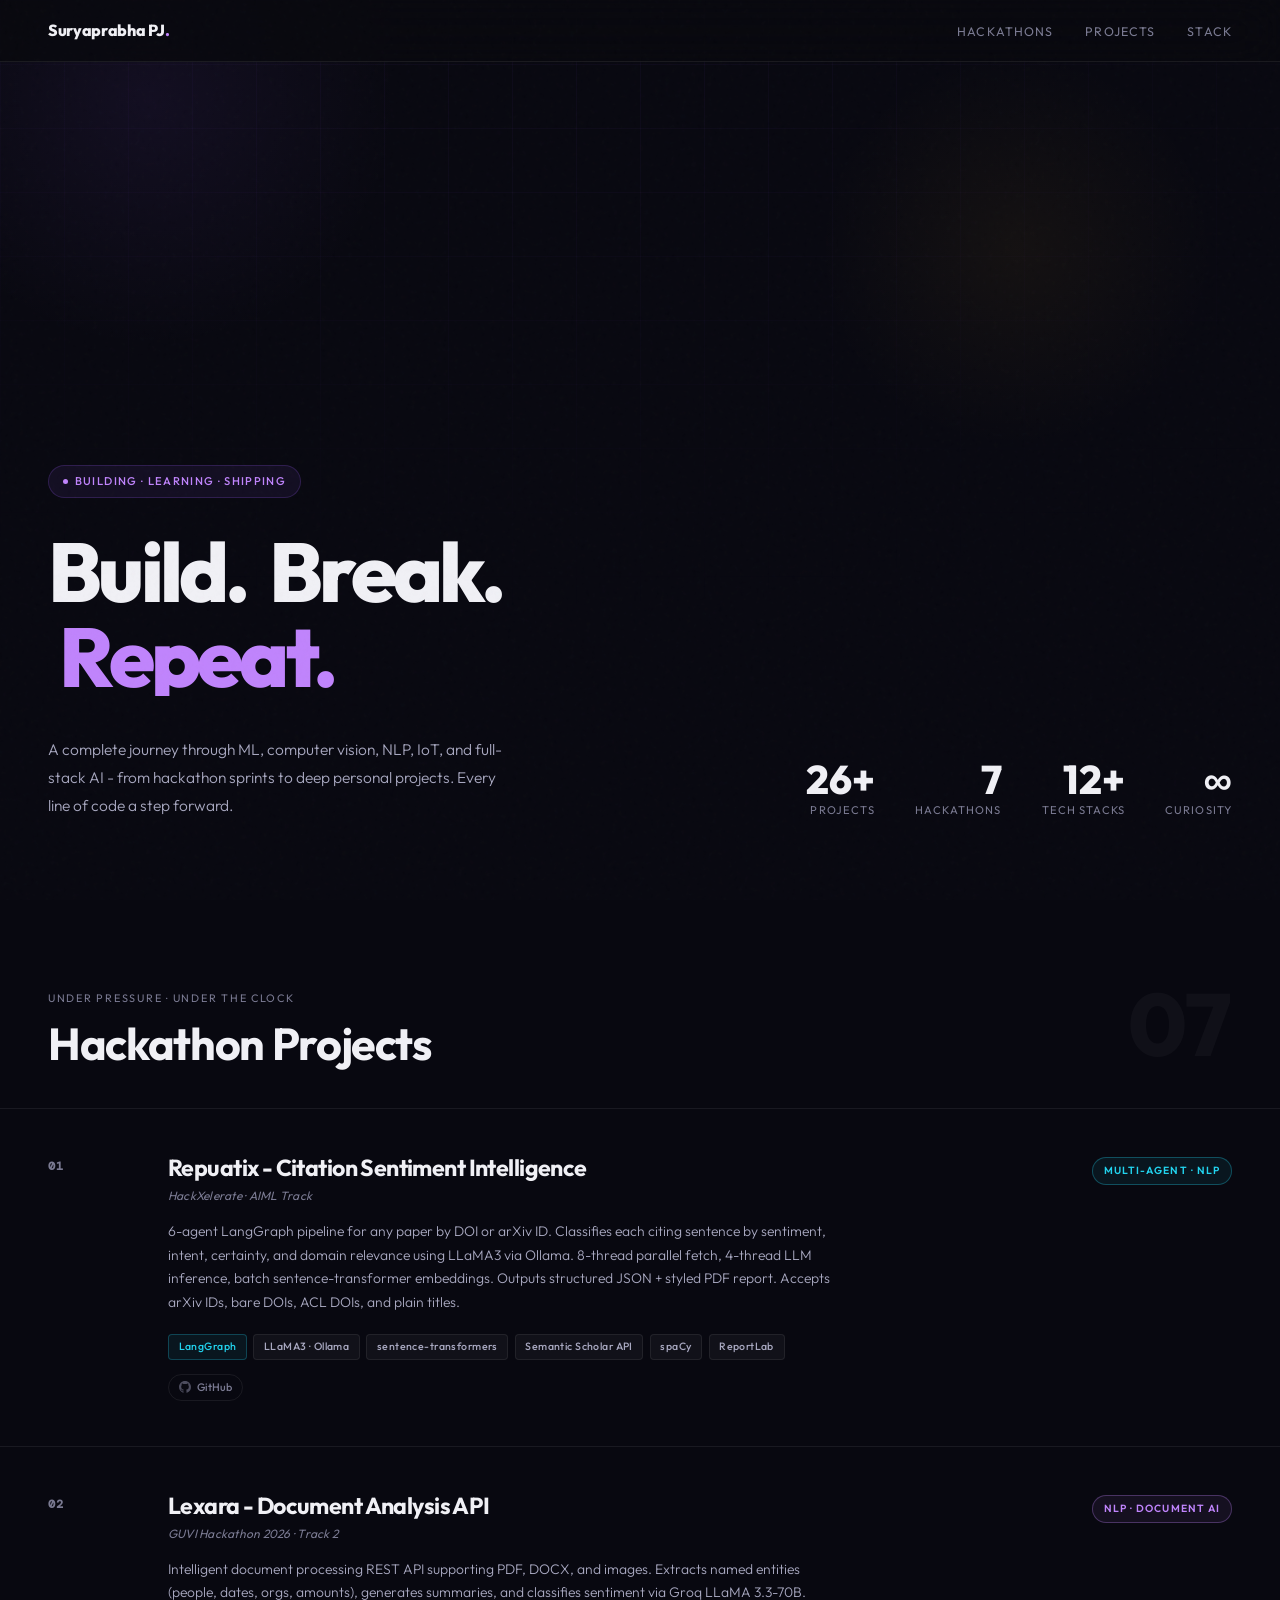
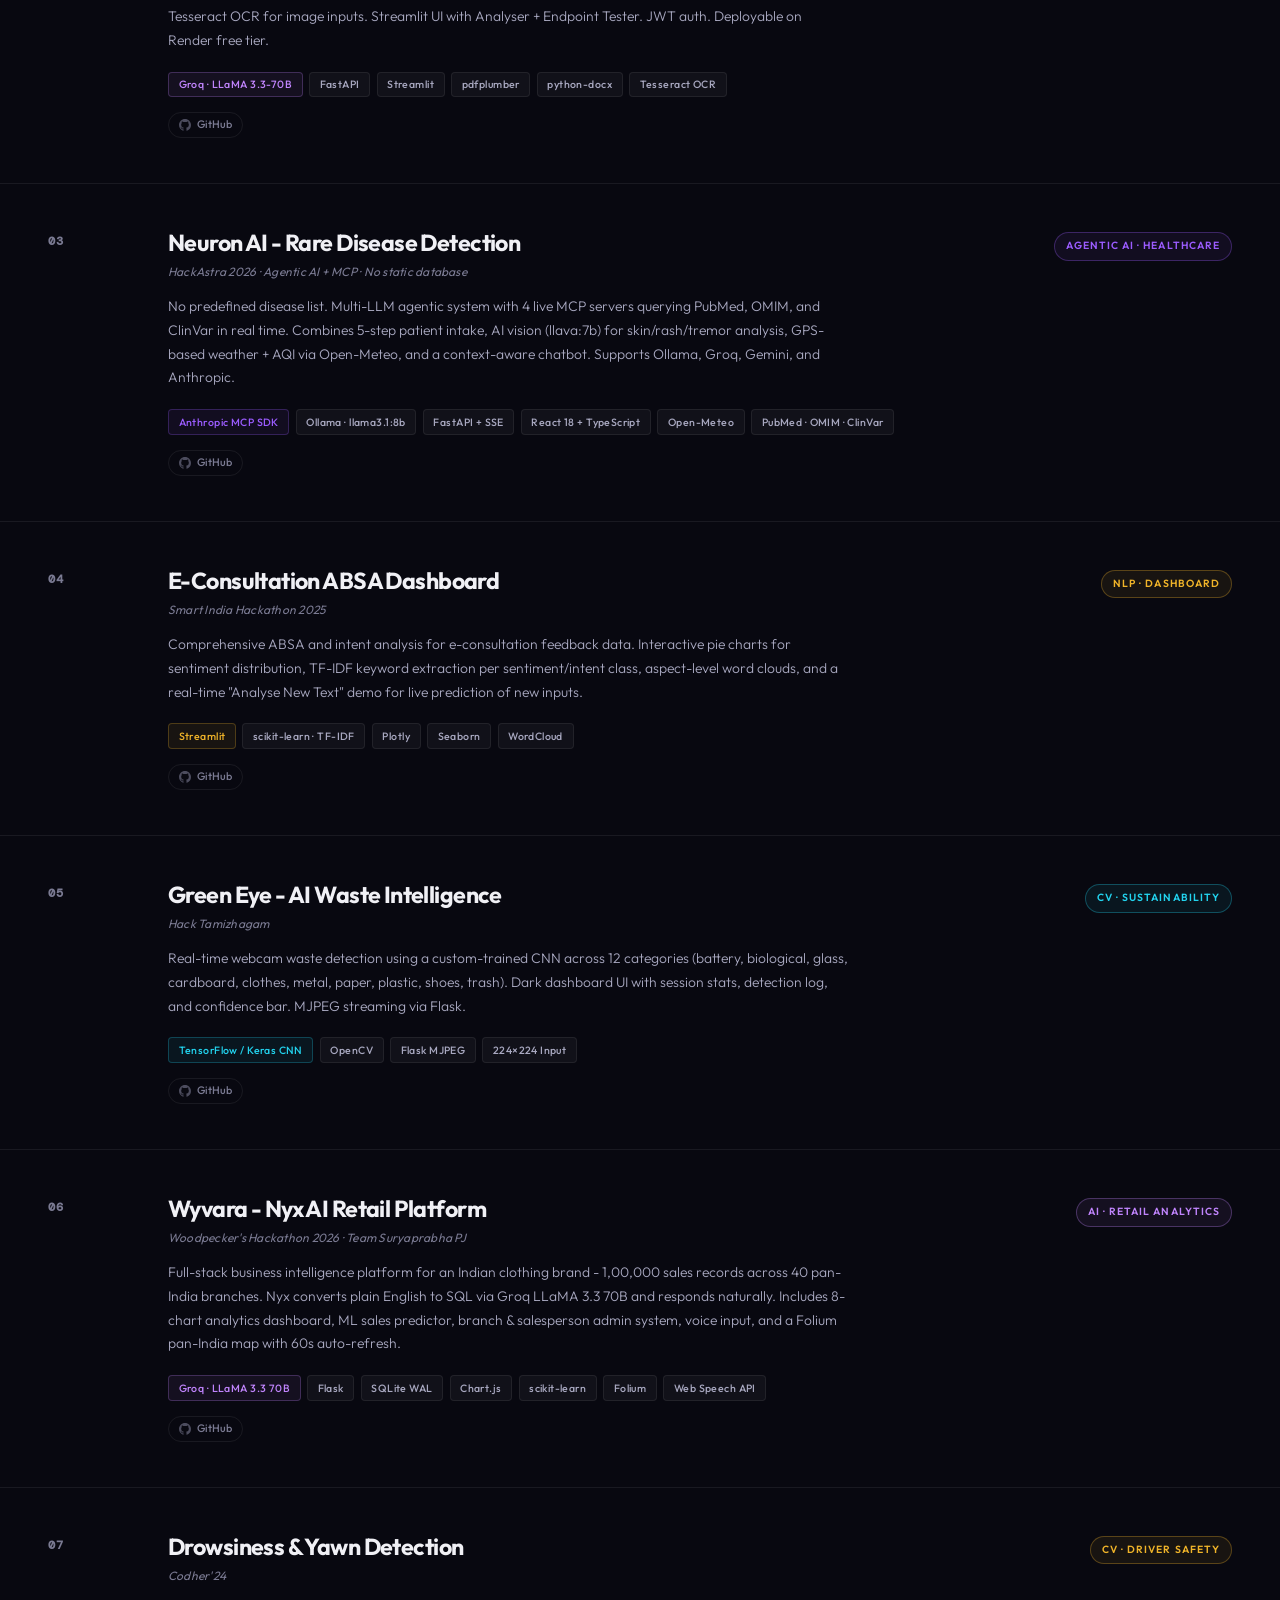
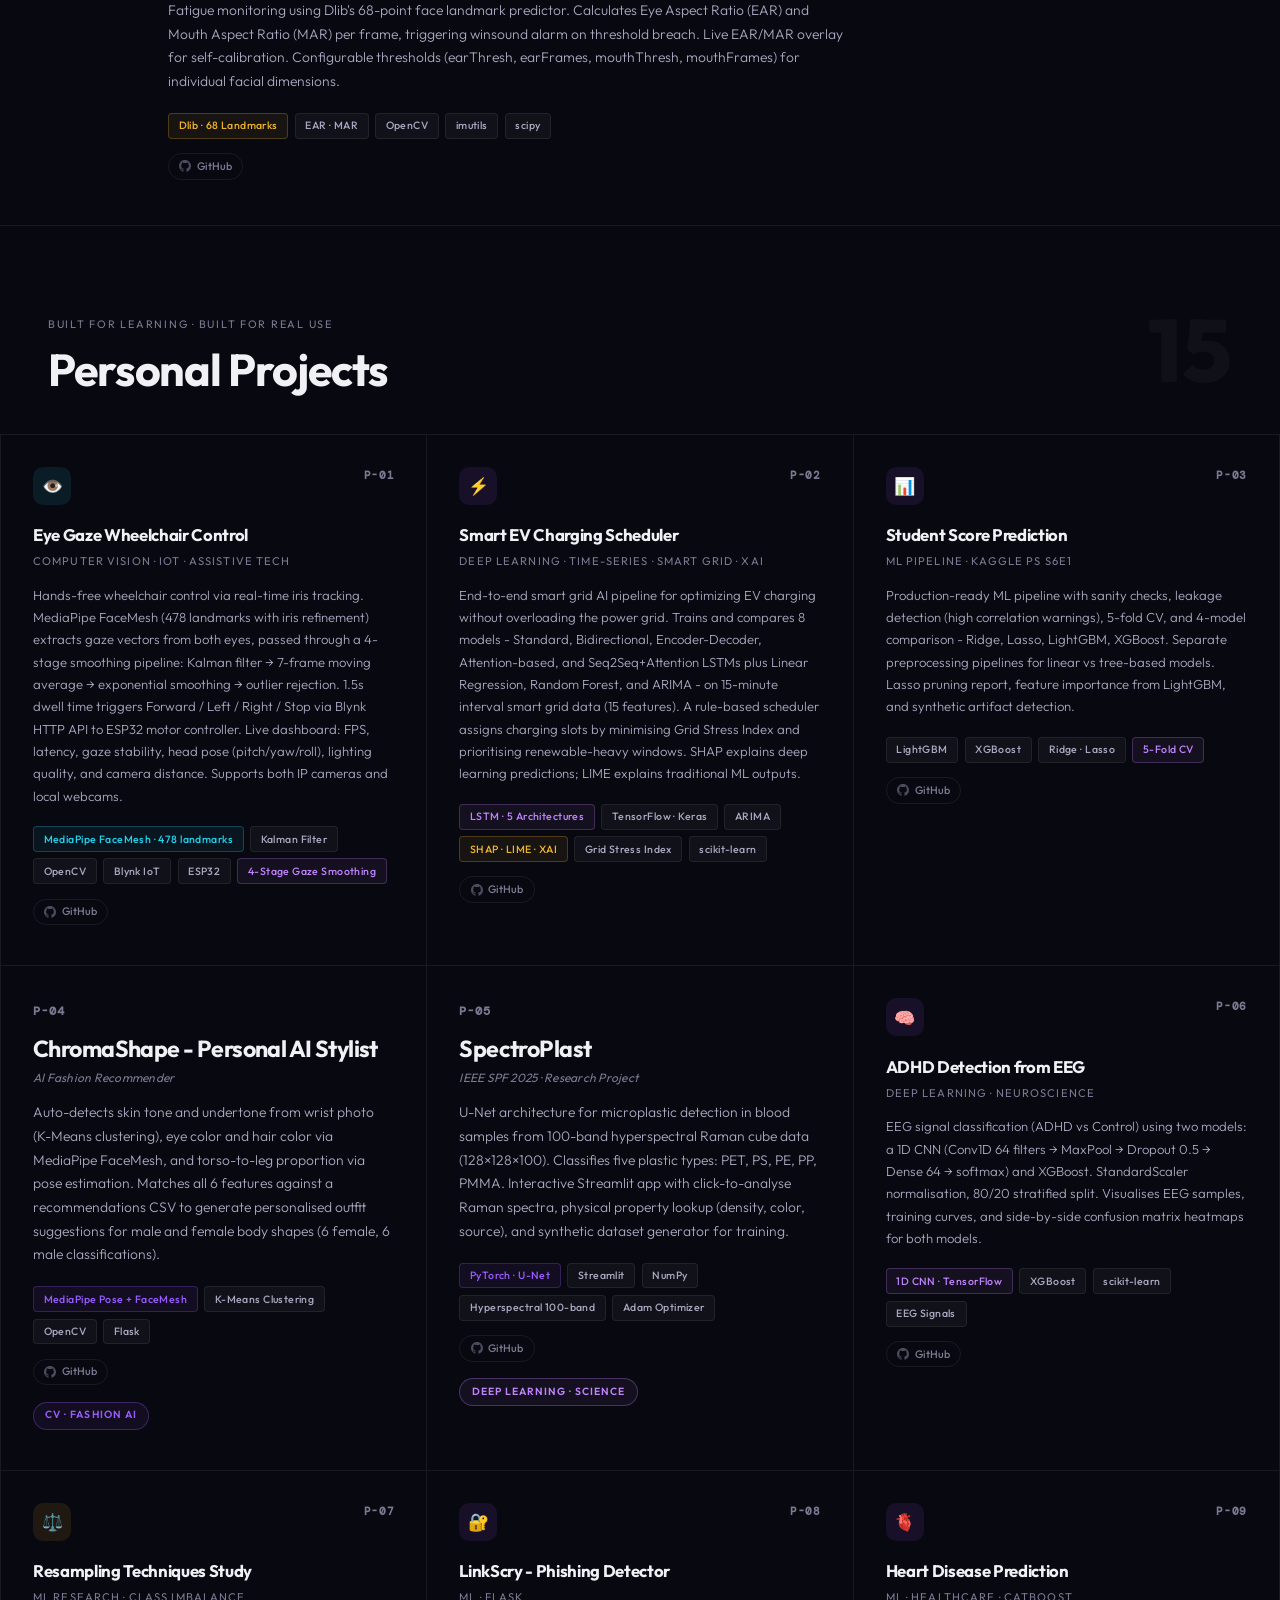
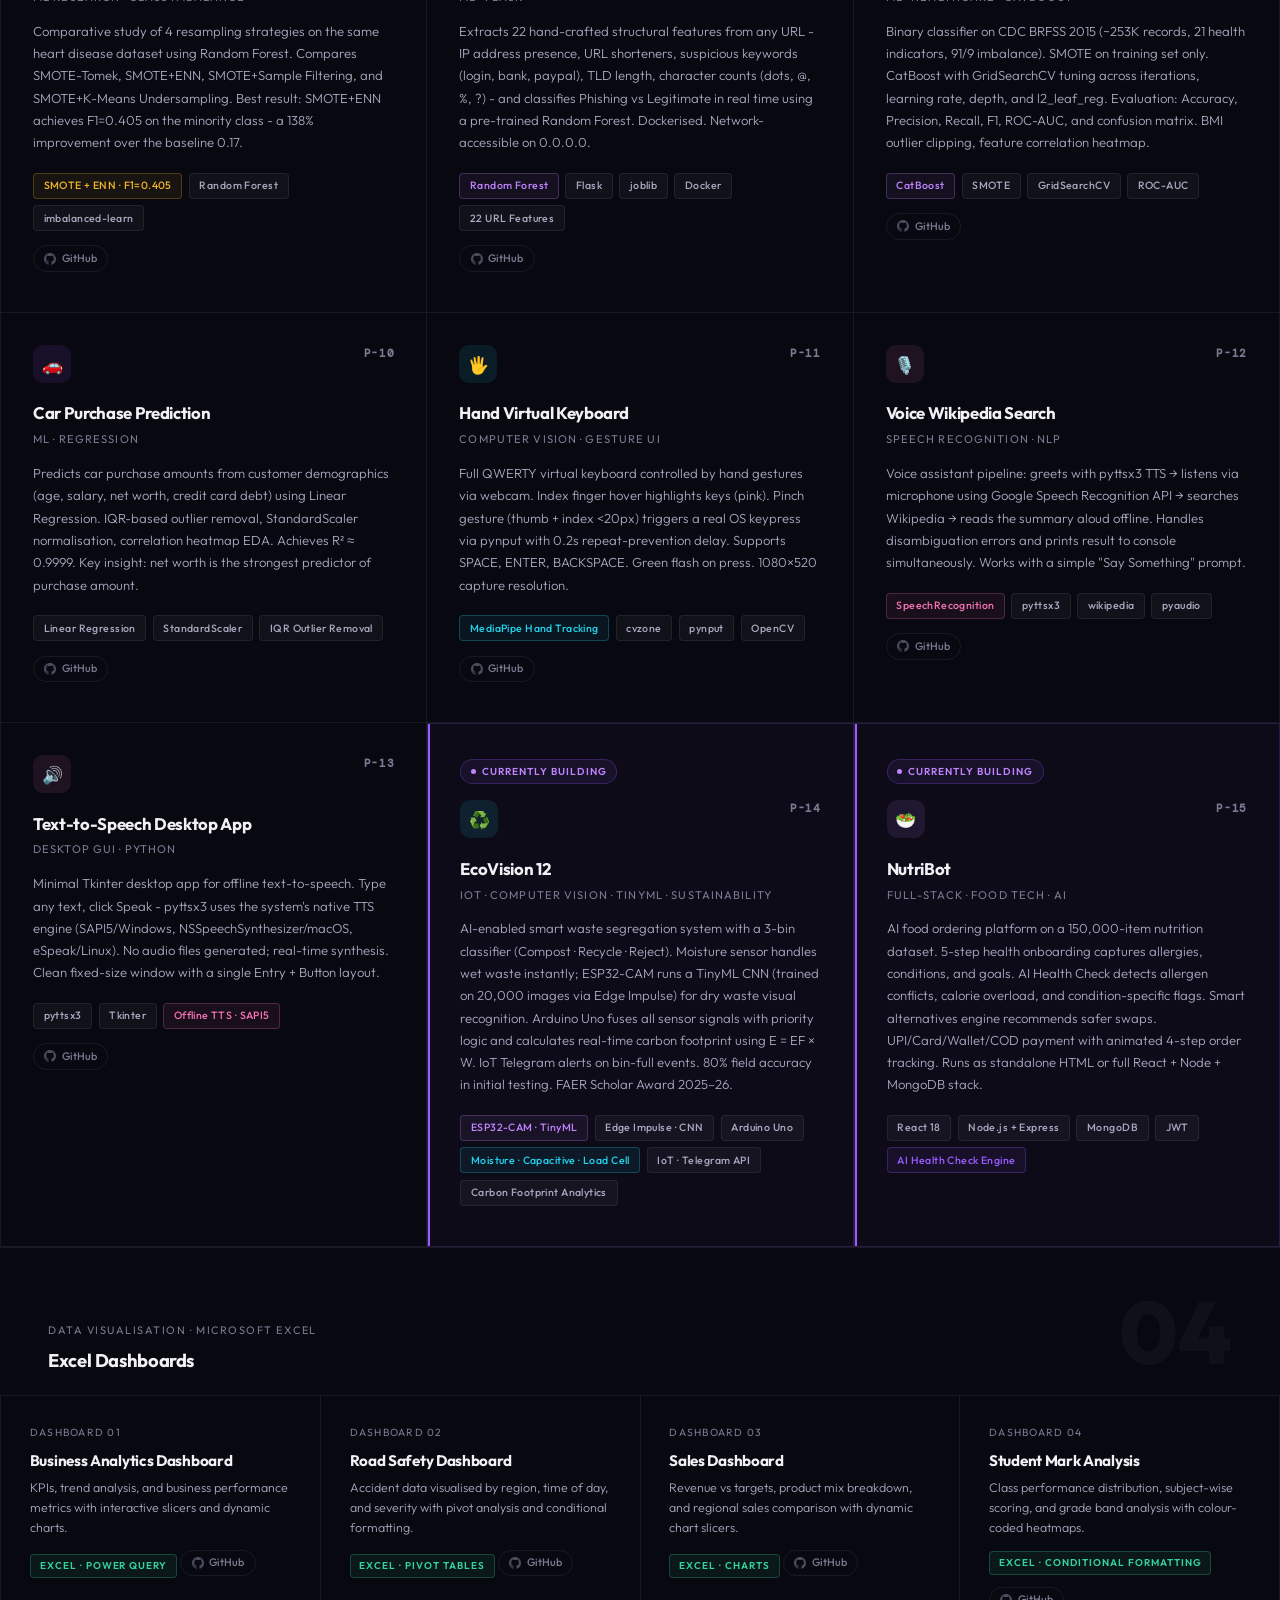
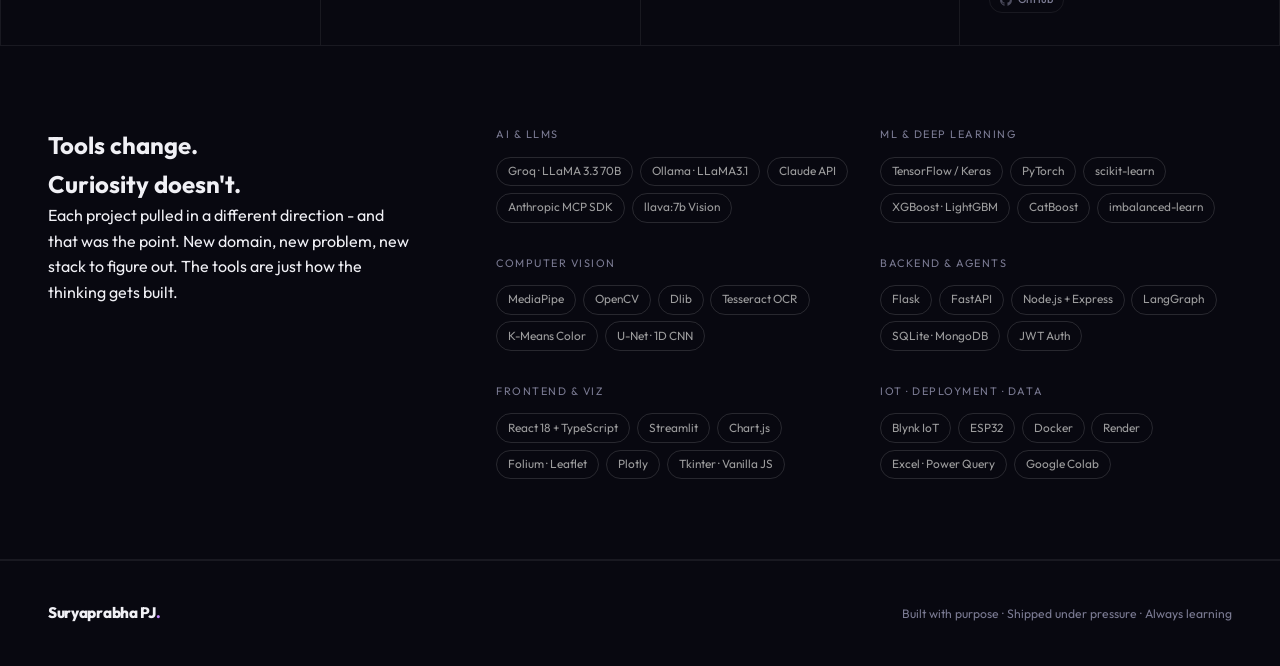
==== commit 1b90ed58: "Update projects.html" ====
--- a/projects.html
+++ b/projects.html
@@ -5,9 +5,7 @@
   <meta charset="UTF-8">
   <meta name="viewport" content="width=device-width, initial-scale=1.0">
   <title>Projects Journey</title>
-  <link
-    href="https://fonts.googleapis.com/css2?family=Syne:wght@400;600;700;800&family=DM+Sans:ital,wght@0,300;0,400;0,500;1,300&display=swap"
-    rel="stylesheet">
+  <link href="https://fonts.googleapis.com/css2?family=Outfit:wght@300;400;500;600;700;800;900&family=DM+Mono:ital,wght@0,300;0,400;0,500;1,300&display=swap" rel="stylesheet">
   <style>
     *,
     *::before,
@@ -18,20 +16,32 @@
     }
 
     :root {
-      --bg: #09090e;
-      --surface: #111118;
-      --surface2: #17171f;
-      --border: rgba(255, 255, 255, 0.06);
-      --border2: rgba(255, 255, 255, 0.12);
-      --text: #ededea;
-      --muted: #6b6a72;
-      --muted2: #9b9aa2;
-      --lime: #c8ff57;
-      --cyan: #57d4ff;
-      --orange: #ff7c57;
-      --purple: #b857ff;
-      --pink: #ff57b8;
-      --teal: #57ffce;
+      --bg: #080810;
+      --bg2: #0e0e1a;
+      --surface: #181826;
+      --surface2: #1f1f30;
+      --border: rgba(255, 255, 255, 0.07);
+      --border2: rgba(255, 255, 255, 0.13);
+      --text: #f0f0f5;
+      --muted: #7a7a92;
+      --muted2: #a8a8c0;
+      --violet: #9b5cff;
+      --violet2: #c084fc;
+      --gold: #f0b429;
+      --gold2: #ffd166;
+      --cyan: #22d3ee;
+      --pink: #f472b6;
+      --green: #34d399;
+      /* legacy aliases so existing classes still work */
+      --lime: #c084fc;
+      --orange: #f0b429;
+      --purple: #9b5cff;
+      --teal: #34d399;
+      --font-display: 'Outfit', sans-serif;
+      --font-mono: 'DM Mono', monospace;
+      --radius: 14px;
+      --radius-sm: 8px;
+      --glow-v: 0 0 40px rgba(155,92,255,0.25);
     }
 
     html {
@@ -39,7 +49,7 @@
     }
 
     body {
-      font-family: 'DM Sans', sans-serif;
+      font-family: 'Outfit', sans-serif;
       background: var(--bg);
       color: var(--text);
       line-height: 1.6;
@@ -72,7 +82,7 @@
     }
 
     .nav-logo {
-      font-family: 'Syne', sans-serif;
+      font-family: 'Outfit', sans-serif;
       font-weight: 800;
       font-size: 1rem;
       color: var(--text);
@@ -81,7 +91,7 @@
     }
 
     .nav-logo span {
-      color: var(--lime);
+      color: var(--violet2);
     }
 
     .nav-links {
@@ -119,8 +129,8 @@
       position: absolute;
       inset: 0;
       background-image:
-        linear-gradient(rgba(200, 255, 87, 0.035) 1px, transparent 1px),
-        linear-gradient(90deg, rgba(200, 255, 87, 0.035) 1px, transparent 1px);
+        linear-gradient(rgba(155, 92, 255, 0.04) 1px, transparent 1px),
+        linear-gradient(90deg, rgba(155, 92, 255, 0.04) 1px, transparent 1px);
       background-size: 64px 64px;
       mask-image: radial-gradient(ellipse 90% 70% at 40% 0%, black 20%, transparent 100%);
     }
@@ -136,7 +146,7 @@
       height: 500px;
       top: -150px;
       left: -100px;
-      background: radial-gradient(circle, rgba(200, 255, 87, 0.06) 0%, transparent 70%);
+      background: radial-gradient(circle, rgba(155, 92, 255, 0.07) 0%, transparent 70%);
     }
 
     .hero-orb-2 {
@@ -144,16 +154,16 @@
       height: 400px;
       top: 50px;
       right: 5%;
-      background: radial-gradient(circle, rgba(87, 212, 255, 0.05) 0%, transparent 70%);
+      background: radial-gradient(circle, rgba(240, 180, 41, 0.05) 0%, transparent 70%);
     }
 
     .live-dot {
       display: inline-flex;
       align-items: center;
       gap: 0.45rem;
-      background: rgba(200, 255, 87, 0.07);
-      border: 1px solid rgba(200, 255, 87, 0.18);
-      color: var(--lime);
+      background: rgba(155, 92, 255, 0.08);
+      border: 1px solid rgba(155, 92, 255, 0.2);
+      color: var(--violet2);
       font-size: 0.7rem;
       font-weight: 500;
       letter-spacing: 0.12em;
@@ -169,7 +179,7 @@
       width: 5px;
       height: 5px;
       border-radius: 50%;
-      background: var(--lime);
+      background: var(--violet2);
       animation: blink 2s infinite;
     }
 
@@ -186,7 +196,7 @@
     }
 
     .hero h1 {
-      font-family: 'Syne', sans-serif;
+      font-family: 'Outfit', sans-serif;
       font-size: clamp(2.5rem, 6.5vw, 5.5rem);
       font-weight: 800;
       line-height: 0.93;
@@ -276,7 +286,7 @@
     }
 
     .stat-n {
-      font-family: 'Syne', sans-serif;
+      font-family: 'Outfit', sans-serif;
       font-size: 2.5rem;
       font-weight: 800;
       line-height: 1;
@@ -308,7 +318,7 @@
     }
 
     .section-h {
-      font-family: 'Syne', sans-serif;
+      font-family: 'Outfit', sans-serif;
       font-size: clamp(1.9rem, 3.5vw, 3rem);
       font-weight: 700;
       letter-spacing: -0.03em;
@@ -316,7 +326,7 @@
     }
 
     .section-num {
-      font-family: 'Syne', sans-serif;
+      font-family: 'Outfit', sans-serif;
       font-size: 5.5rem;
       font-weight: 800;
       color: rgba(255, 255, 255, 0.035);
@@ -377,7 +387,7 @@
     }
 
     .hack-num {
-      font-family: 'Syne', sans-serif;
+      font-family: 'DM Mono', monospace;
       font-size: 0.75rem;
       font-weight: 600;
       color: var(--muted);
@@ -386,7 +396,7 @@
     }
 
     .hack-name {
-      font-family: 'Syne', sans-serif;
+      font-family: 'Outfit', sans-serif;
       font-size: 1.45rem;
       font-weight: 700;
       letter-spacing: -0.025em;
@@ -430,33 +440,33 @@
     }
 
     .tag.lime {
-      color: var(--lime);
-      border-color: rgba(200, 255, 87, 0.2);
-      background: rgba(200, 255, 87, 0.05);
+      color: var(--violet2);
+      border-color: rgba(192, 132, 252, 0.25);
+      background: rgba(192, 132, 252, 0.07);
     }
 
     .tag.cyan {
       color: var(--cyan);
-      border-color: rgba(87, 212, 255, 0.2);
-      background: rgba(87, 212, 255, 0.05);
+      border-color: rgba(34, 211, 238, 0.25);
+      background: rgba(34, 211, 238, 0.07);
     }
 
     .tag.orange {
-      color: var(--orange);
-      border-color: rgba(255, 124, 87, 0.2);
-      background: rgba(255, 124, 87, 0.05);
+      color: var(--gold);
+      border-color: rgba(240, 180, 41, 0.25);
+      background: rgba(240, 180, 41, 0.07);
     }
 
     .tag.purple {
-      color: var(--purple);
-      border-color: rgba(184, 87, 255, 0.2);
-      background: rgba(184, 87, 255, 0.05);
+      color: var(--violet);
+      border-color: rgba(155, 92, 255, 0.25);
+      background: rgba(155, 92, 255, 0.07);
     }
 
     .tag.pink {
       color: var(--pink);
-      border-color: rgba(255, 87, 184, 0.2);
-      background: rgba(255, 87, 184, 0.05);
+      border-color: rgba(244, 114, 182, 0.25);
+      background: rgba(244, 114, 182, 0.07);
     }
 
     .hack-side {
@@ -480,39 +490,39 @@
     }
 
     .db-lime {
-      color: var(--lime);
-      border-color: rgba(200, 255, 87, 0.3);
-      background: rgba(200, 255, 87, 0.07);
+      color: var(--violet2);
+      border-color: rgba(192, 132, 252, 0.3);
+      background: rgba(192, 132, 252, 0.07);
     }
 
     .db-cyan {
       color: var(--cyan);
-      border-color: rgba(87, 212, 255, 0.3);
-      background: rgba(87, 212, 255, 0.07);
+      border-color: rgba(34, 211, 238, 0.3);
+      background: rgba(34, 211, 238, 0.07);
     }
 
     .db-orange {
-      color: var(--orange);
-      border-color: rgba(255, 124, 87, 0.3);
-      background: rgba(255, 124, 87, 0.07);
+      color: var(--gold);
+      border-color: rgba(240, 180, 41, 0.3);
+      background: rgba(240, 180, 41, 0.07);
     }
 
     .db-purple {
-      color: var(--purple);
-      border-color: rgba(184, 87, 255, 0.3);
-      background: rgba(184, 87, 255, 0.07);
+      color: var(--violet);
+      border-color: rgba(155, 92, 255, 0.3);
+      background: rgba(155, 92, 255, 0.07);
     }
 
     .db-pink {
       color: var(--pink);
-      border-color: rgba(255, 87, 184, 0.3);
-      background: rgba(255, 87, 184, 0.07);
+      border-color: rgba(244, 114, 182, 0.3);
+      background: rgba(244, 114, 182, 0.07);
     }
 
     .db-teal {
-      color: var(--teal);
-      border-color: rgba(87, 255, 206, 0.3);
-      background: rgba(87, 255, 206, 0.07);
+      color: var(--green);
+      border-color: rgba(52, 211, 153, 0.3);
+      background: rgba(52, 211, 153, 0.07);
     }
 
     /* PERSONAL PROJECT GRID */
@@ -556,8 +566,8 @@
 
     /* Currently building card */
     .proj-card.building {
-      border: 1px solid rgba(200, 255, 87, 0.18);
-      background: rgba(200, 255, 87, 0.025);
+      border: 1px solid rgba(155, 92, 255, 0.2);
+      background: rgba(155, 92, 255, 0.03);
       position: relative;
     }
 
@@ -568,7 +578,7 @@
       top: 0;
       bottom: 0;
       width: 2px;
-      background: var(--lime);
+      background: var(--violet);
     }
 
     .building-badge {
@@ -579,9 +589,9 @@
       font-weight: 600;
       letter-spacing: 0.1em;
       text-transform: uppercase;
-      color: var(--lime);
-      background: rgba(200, 255, 87, 0.07);
-      border: 1px solid rgba(200, 255, 87, 0.2);
+      color: var(--violet2);
+      background: rgba(155, 92, 255, 0.08);
+      border: 1px solid rgba(155, 92, 255, 0.25);
       padding: 0.22rem 0.6rem;
       border-radius: 100px;
       margin-bottom: 1rem;
@@ -593,7 +603,7 @@
       width: 5px;
       height: 5px;
       border-radius: 50%;
-      background: var(--lime);
+      background: var(--violet2);
       animation: blink 2s infinite;
     }
 
@@ -655,27 +665,27 @@
     }
 
     .icon-ml {
-      background: rgba(200, 255, 87, 0.1);
+      background: rgba(155, 92, 255, 0.1);
     }
 
     .icon-cv {
-      background: rgba(87, 212, 255, 0.1);
+      background: rgba(34, 211, 238, 0.1);
     }
 
     .icon-web {
-      background: rgba(184, 87, 255, 0.1);
+      background: rgba(192, 132, 252, 0.1);
     }
 
     .icon-data {
-      background: rgba(255, 124, 87, 0.1);
+      background: rgba(240, 180, 41, 0.1);
     }
 
     .icon-nlp {
-      background: rgba(255, 87, 184, 0.1);
+      background: rgba(244, 114, 182, 0.1);
     }
 
     .proj-idx {
-      font-family: 'Syne', sans-serif;
+      font-family: 'DM Mono', monospace;
       font-size: 0.7rem;
       font-weight: 600;
       color: var(--muted);
@@ -683,7 +693,7 @@
     }
 
     .proj-name {
-      font-family: 'Syne', sans-serif;
+      font-family: 'Outfit', sans-serif;
       font-size: 1.05rem;
       font-weight: 700;
       letter-spacing: -0.02em;
@@ -734,7 +744,7 @@
     }
 
     .excel-name {
-      font-family: 'Syne', sans-serif;
+      font-family: 'Outfit', sans-serif;
       font-size: 0.95rem;
       font-weight: 700;
       letter-spacing: -0.02em;
@@ -756,9 +766,9 @@
       font-weight: 600;
       letter-spacing: 0.1em;
       text-transform: uppercase;
-      color: #4caf7d;
-      background: rgba(76, 175, 125, 0.1);
-      border: 1px solid rgba(76, 175, 125, 0.25);
+      color: var(--green);
+      background: rgba(52, 211, 153, 0.08);
+      border: 1px solid rgba(52, 211, 153, 0.25);
       padding: 0.2rem 0.55rem;
       border-radius: 4px;
     }
@@ -773,13 +783,13 @@
     }
 
     .stack-quote {
-      border-left: 2px solid var(--lime);
+      border-left: 2px solid var(--violet);
       padding-left: 1.5rem;
       margin: 0;
     }
 
     .stack-quote p {
-      font-family: 'DM Sans', sans-serif;
+      font-family: 'Outfit', sans-serif;
       font-size: 0.97rem;
       font-style: italic;
       font-weight: 300;
@@ -789,13 +799,13 @@
     }
 
     .stack-quote cite {
-      font-family: 'Syne', sans-serif;
+      font-family: 'DM Mono', monospace;
       font-size: 0.7rem;
       font-style: normal;
       font-weight: 700;
       letter-spacing: 0.12em;
       text-transform: uppercase;
-      color: var(--lime);
+      color: var(--violet2);
     }
 
     .stack-grid {
@@ -836,7 +846,7 @@
     }
 
     .footer-logo {
-      font-family: 'Syne', sans-serif;
+      font-family: 'Outfit', sans-serif;
       font-weight: 800;
       font-size: 0.95rem;
       color: var(--text);
@@ -844,7 +854,7 @@
     }
 
     .footer-logo span {
-      color: var(--lime);
+      color: var(--violet2);
     }
 
     .footer-note {
@@ -1556,11 +1566,11 @@
           style="font-size: 0.68rem; text-transform: uppercase; letter-spacing: 0.14em; color: var(--muted); margin-bottom: 0.4rem;">
           Data Visualisation · Microsoft Excel</p>
         <p
-          style="font-family: 'Syne', sans-serif; font-size: 1.15rem; font-weight: 700; letter-spacing: -0.02em; color: var(--text);">
+          style="font-family: 'Outfit', sans-serif; font-size: 1.15rem; font-weight: 700; letter-spacing: -0.02em; color: var(--text);">
           Excel Dashboards</p>
       </div>
       <span
-        style="font-family: 'Syne', sans-serif; font-size: 5.5rem; font-weight: 800; color: rgba(255,255,255,0.035); line-height: 1; user-select: none;">04</span>
+        style="font-family: 'Outfit', sans-serif; font-size: 5.5rem; font-weight: 800; color: rgba(255,255,255,0.035); line-height: 1; user-select: none;">04</span>
     </div>
     <div class="excel-row">
       <div class="excel-card">
@@ -1615,7 +1625,7 @@
     <div class="stack-section">
       <div class="stack-left">
         <h2 class="stack-left-h">Tools change.<br>Curiosity doesn't.</h2>
-        <p class="stack-left-p">Each project pulled in a different direction &mdash; and that was the point. New domain,
+        <p class="stack-left-p">Each project pulled in a different direction - and that was the point. New domain,
           new problem, new stack to figure out. The tools are just how the thinking gets built.</p>
       </div>
       <div class="stack-grid">
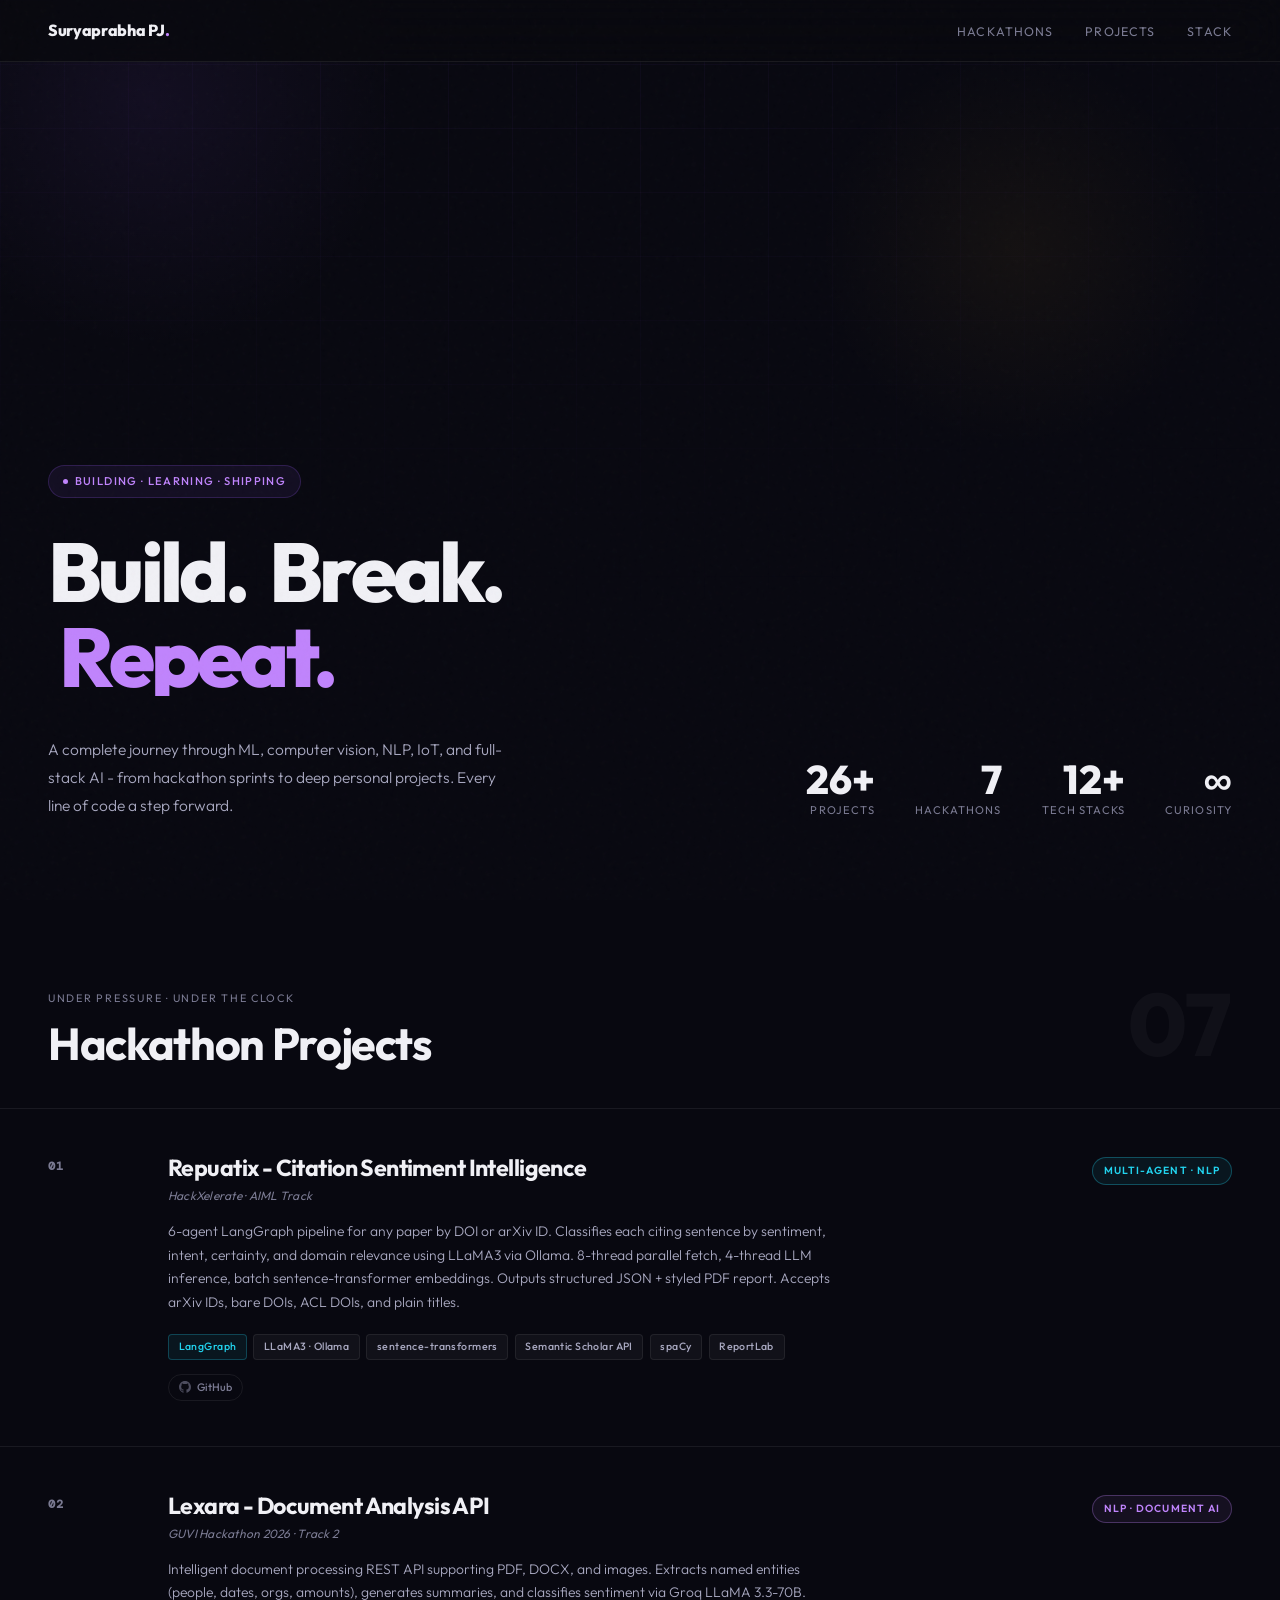
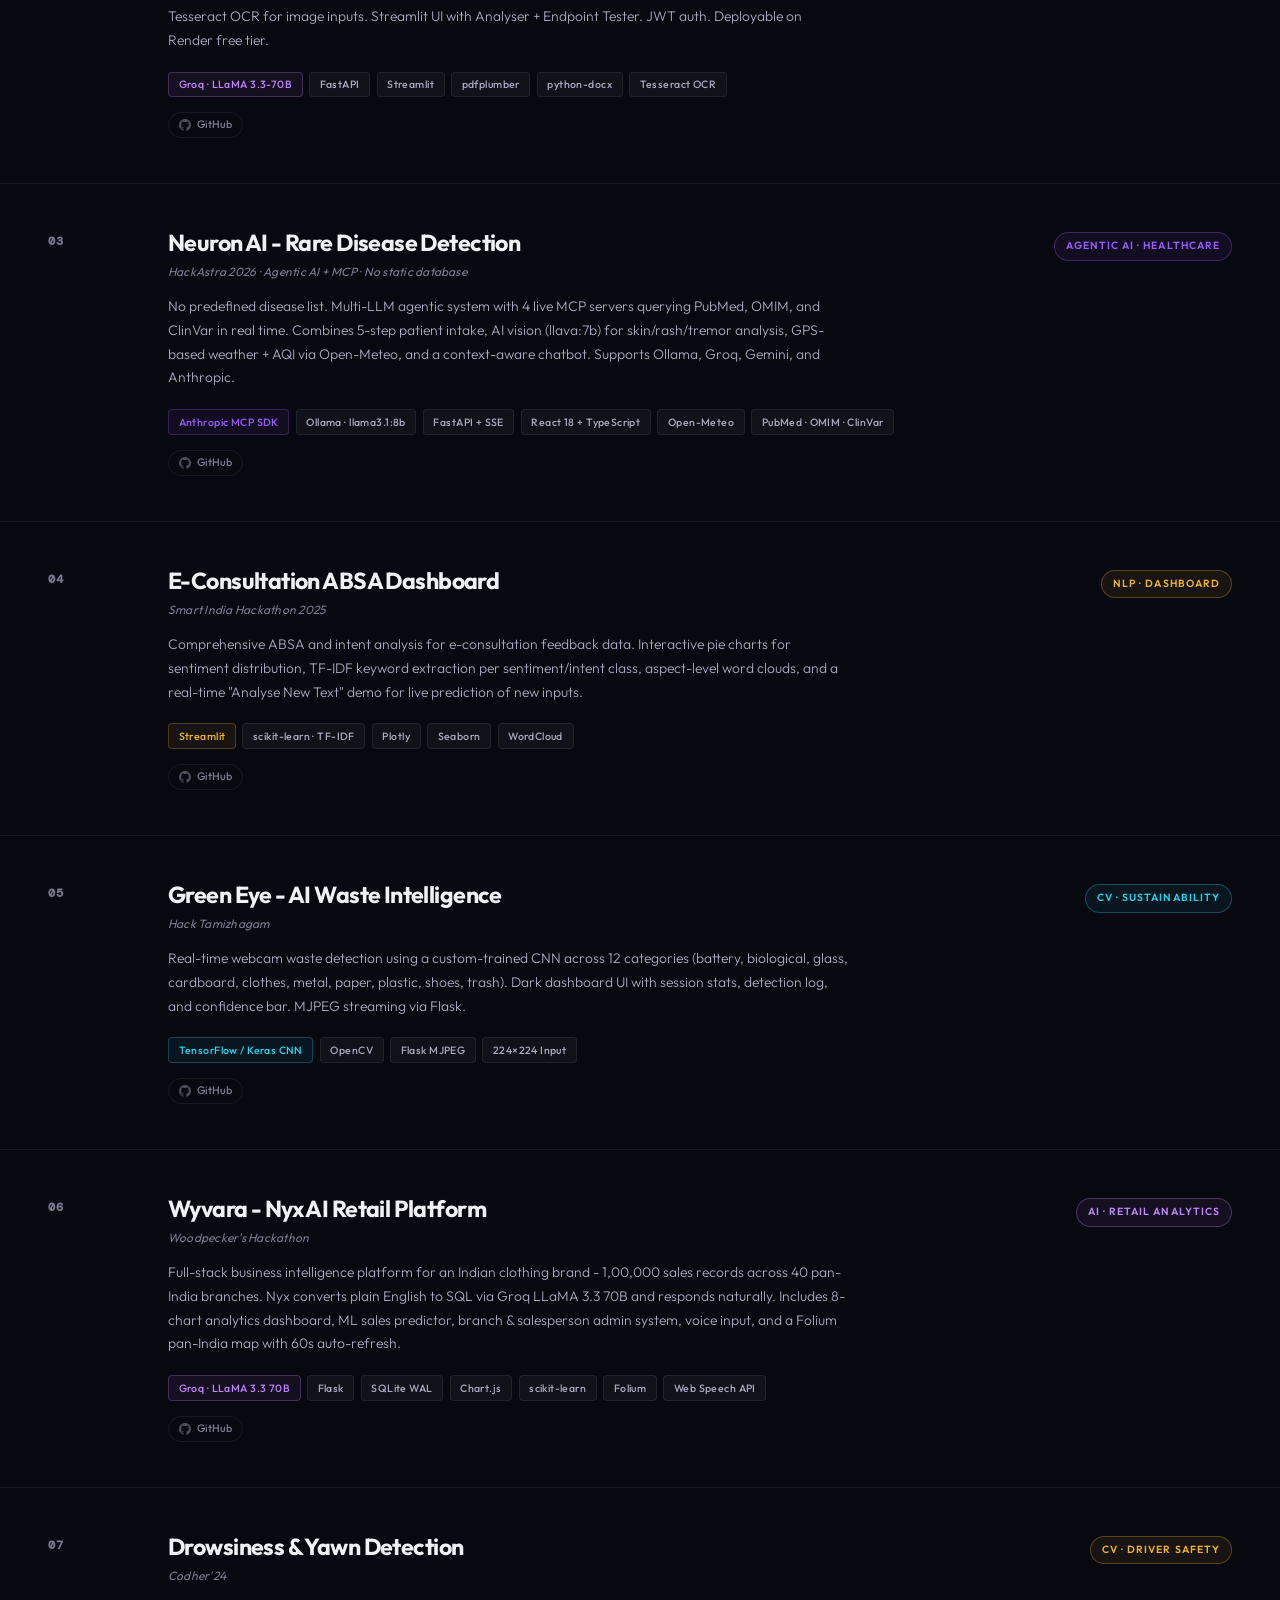
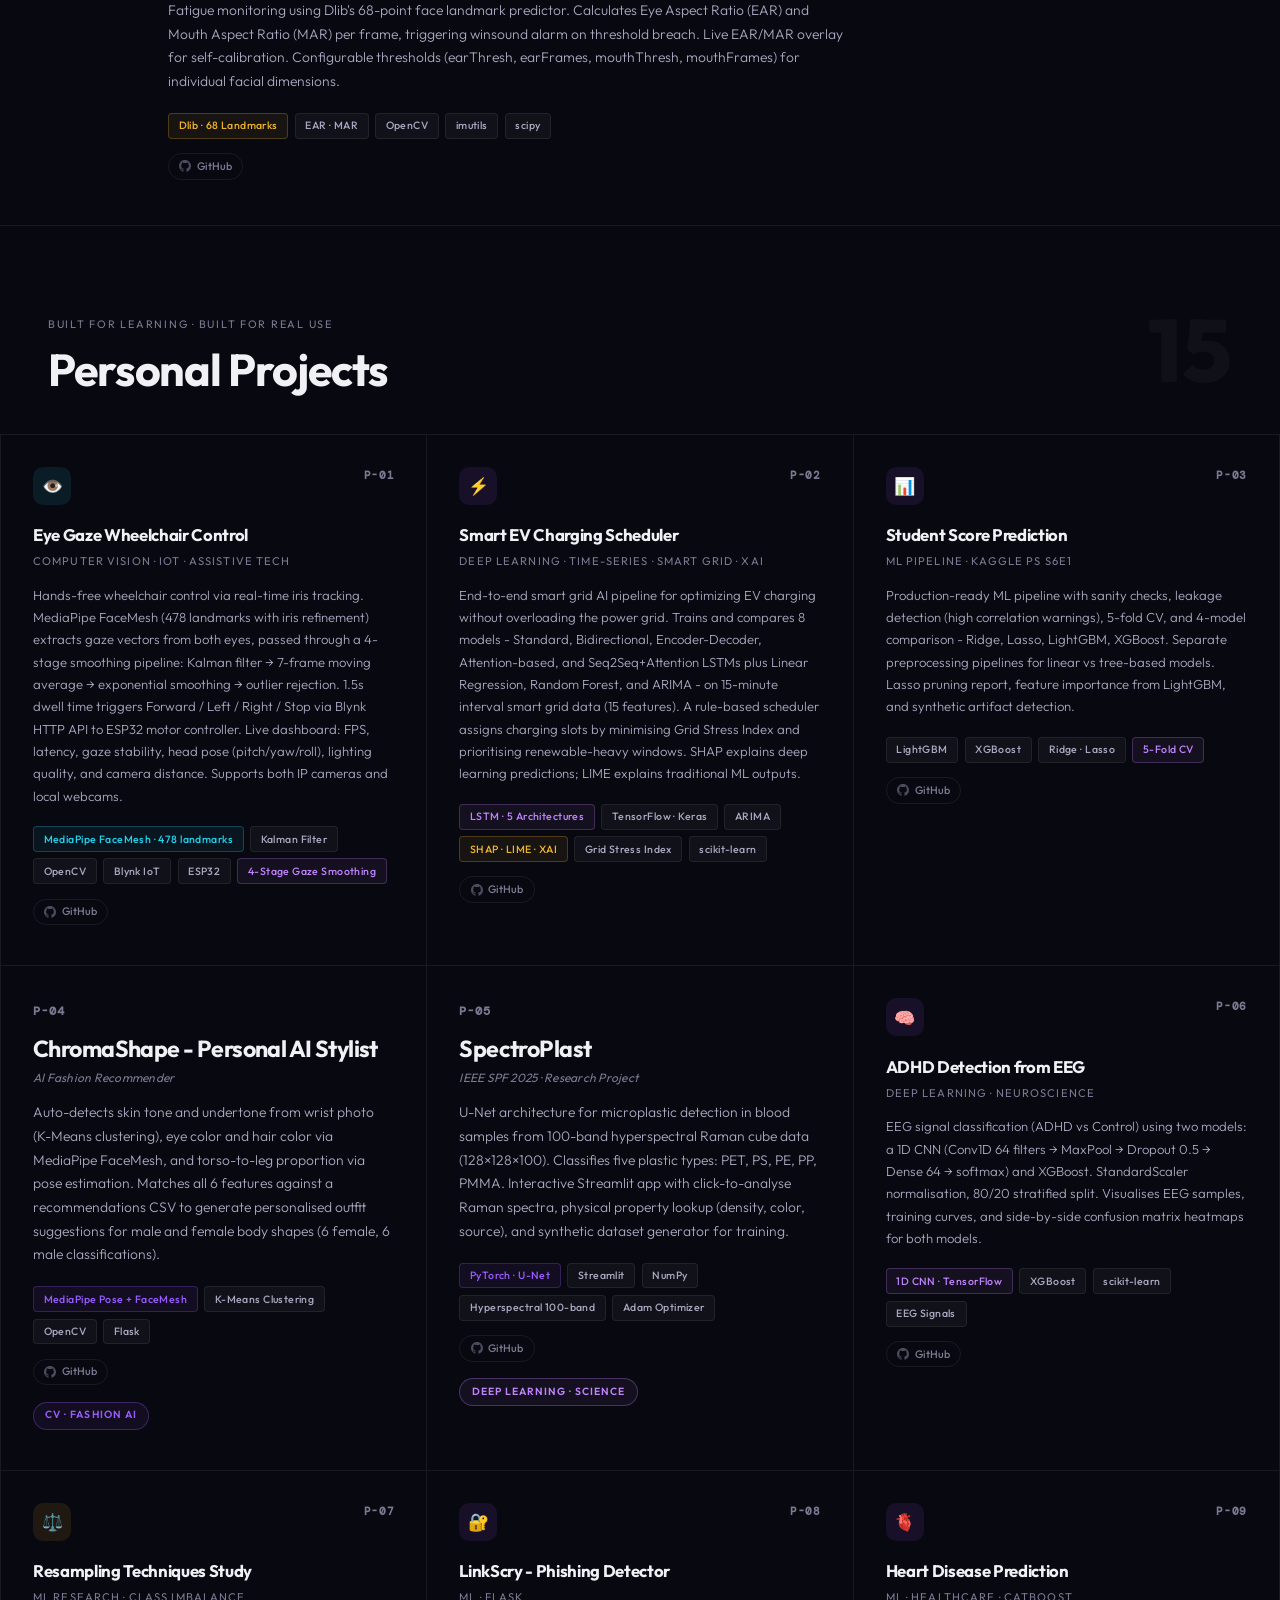
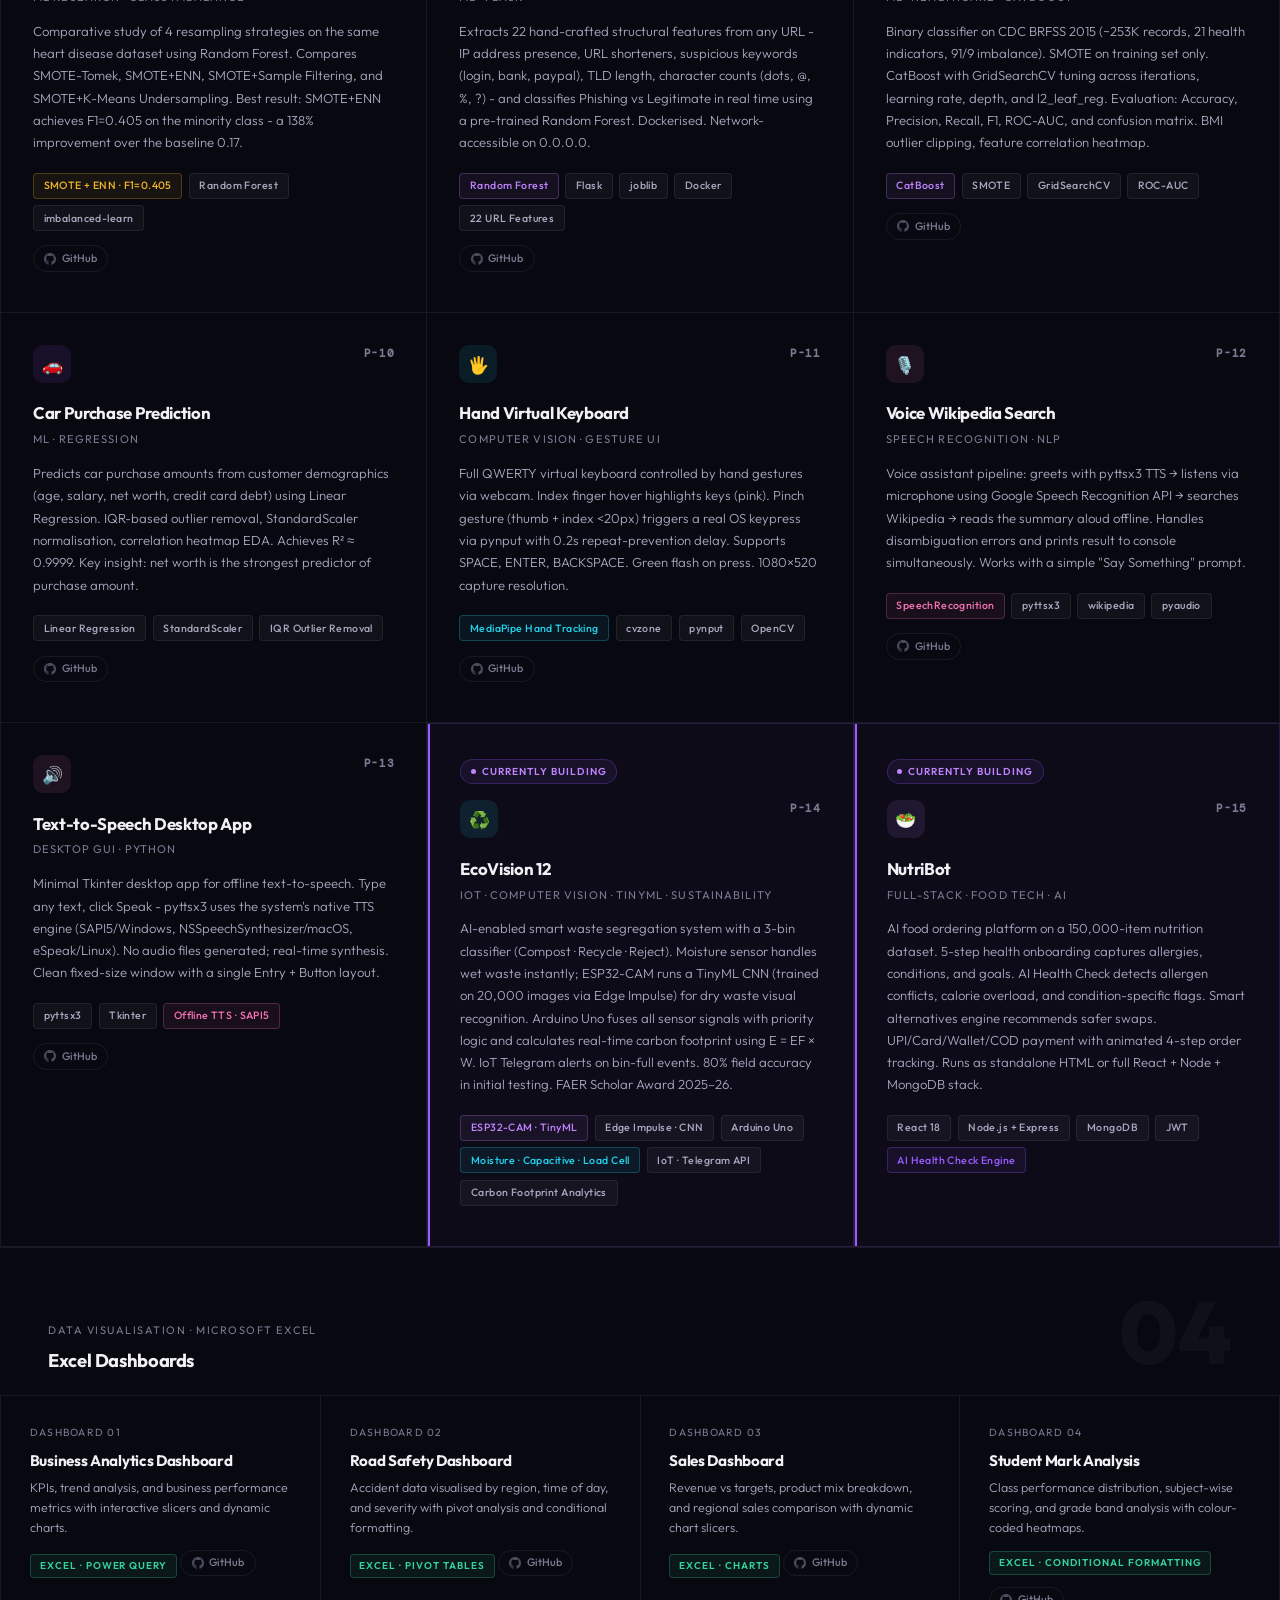
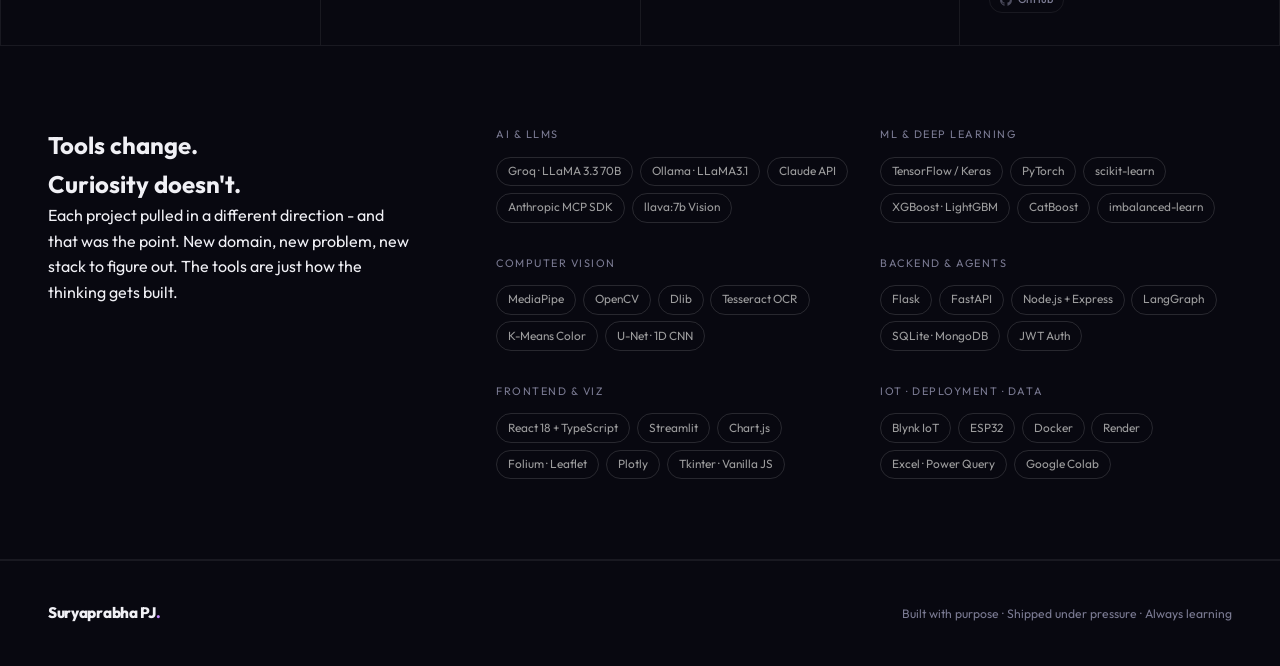
==== commit 307f3470: "Update projects.html" ====
--- a/projects.html
+++ b/projects.html
@@ -1127,7 +1127,7 @@
         <div class="hack-num">06</div>
         <div class="hack-body">
           <h3 class="hack-name">Wyvara - Nyx AI Retail Platform</h3>
-          <p class="hack-event">Woodpecker's Hackathon 2026 · Team Suryaprabha PJ</p>
+          <p class="hack-event">Woodpecker's Hackathon</p>
           <p class="hack-desc">Full-stack business intelligence platform for an Indian clothing brand - 1,00,000 sales
             records across 40 pan-India branches. Nyx converts plain English to SQL via Groq LLaMA 3.3 70B and responds
             naturally. Includes 8-chart analytics dashboard, ML sales predictor, branch & salesperson admin system,
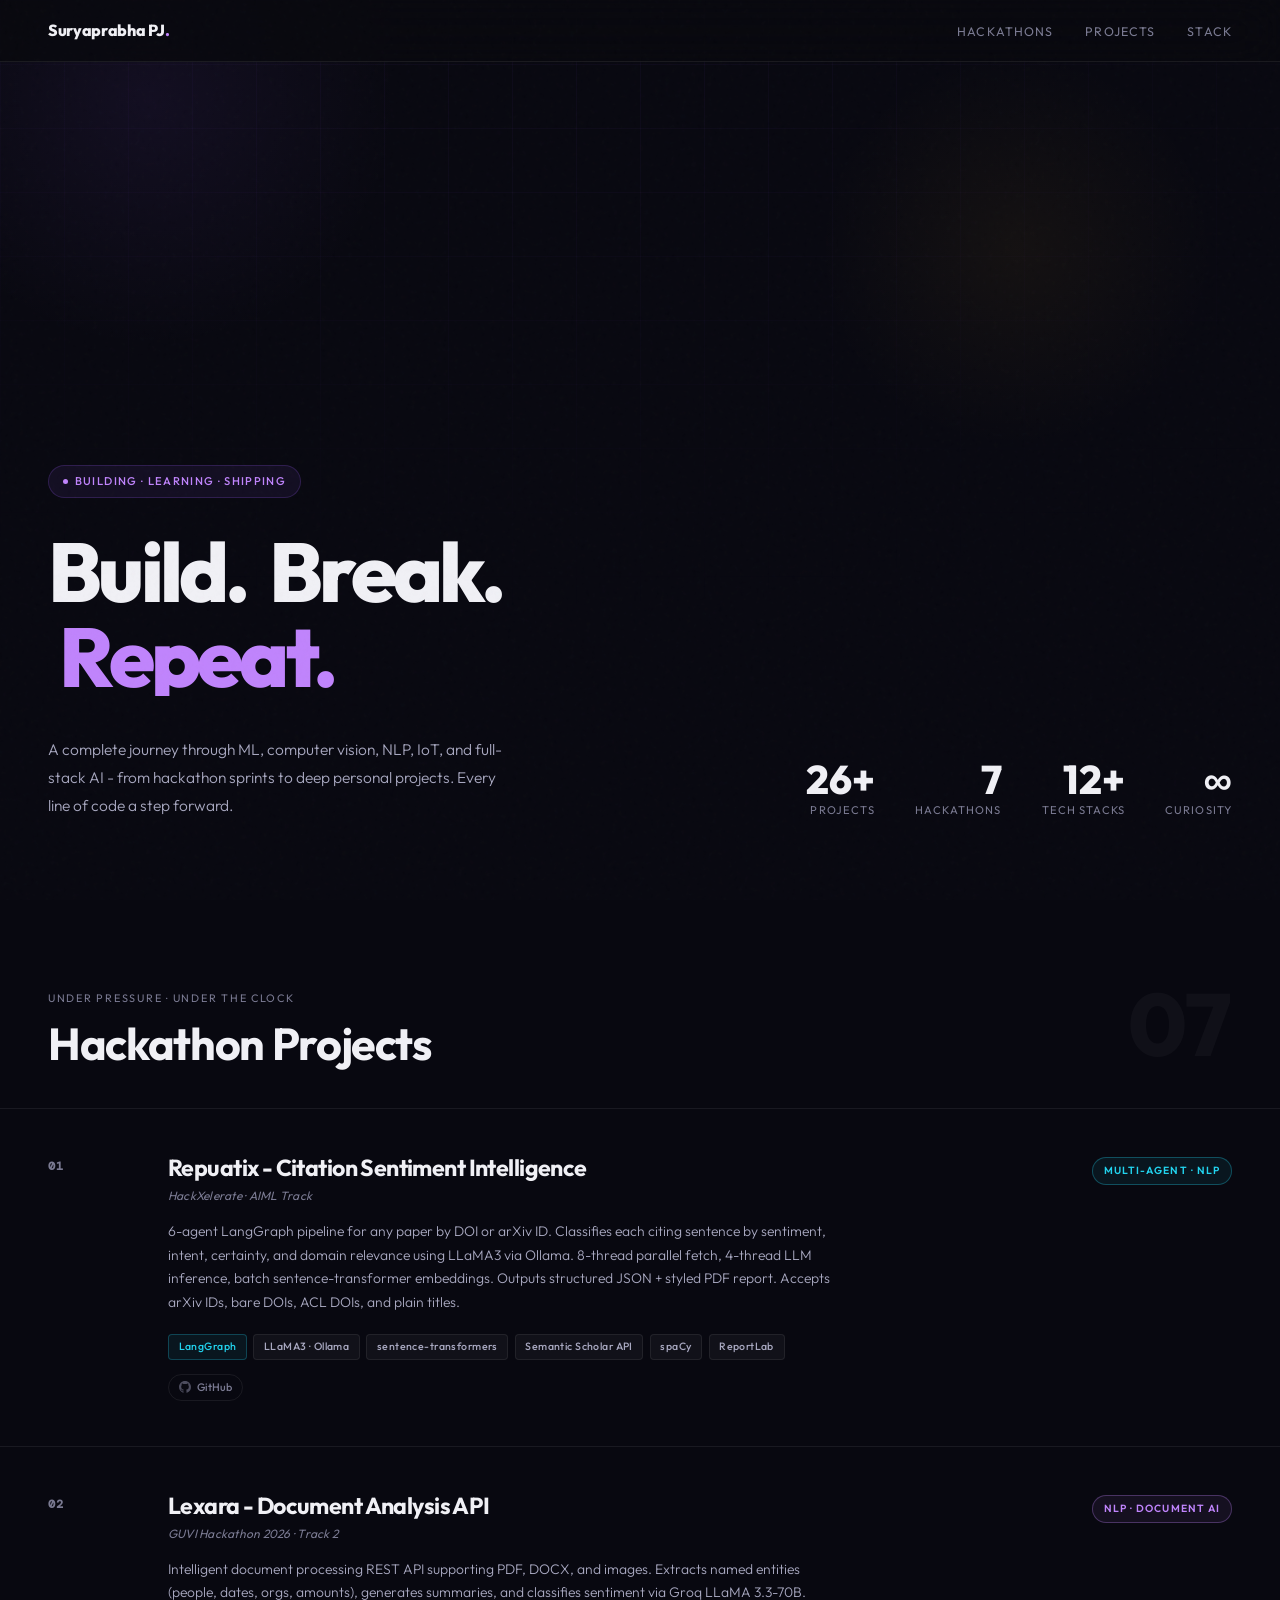
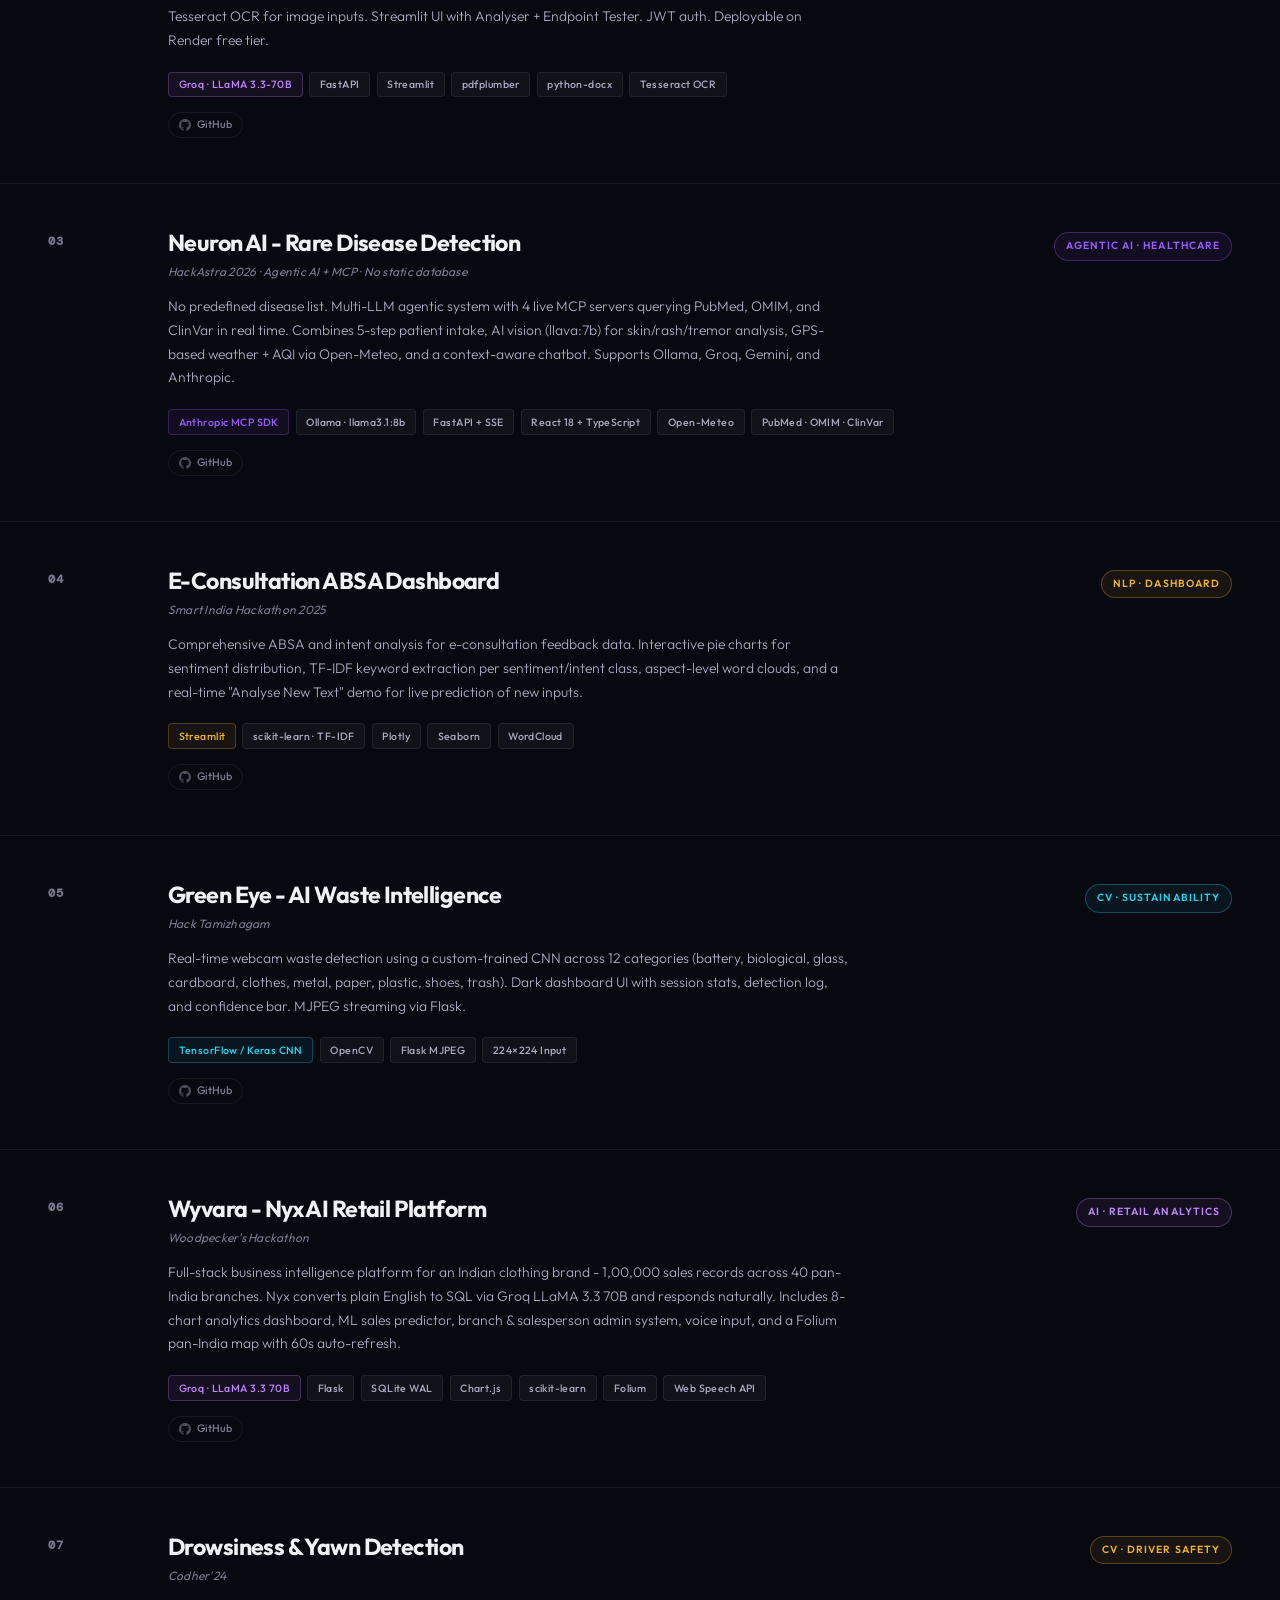
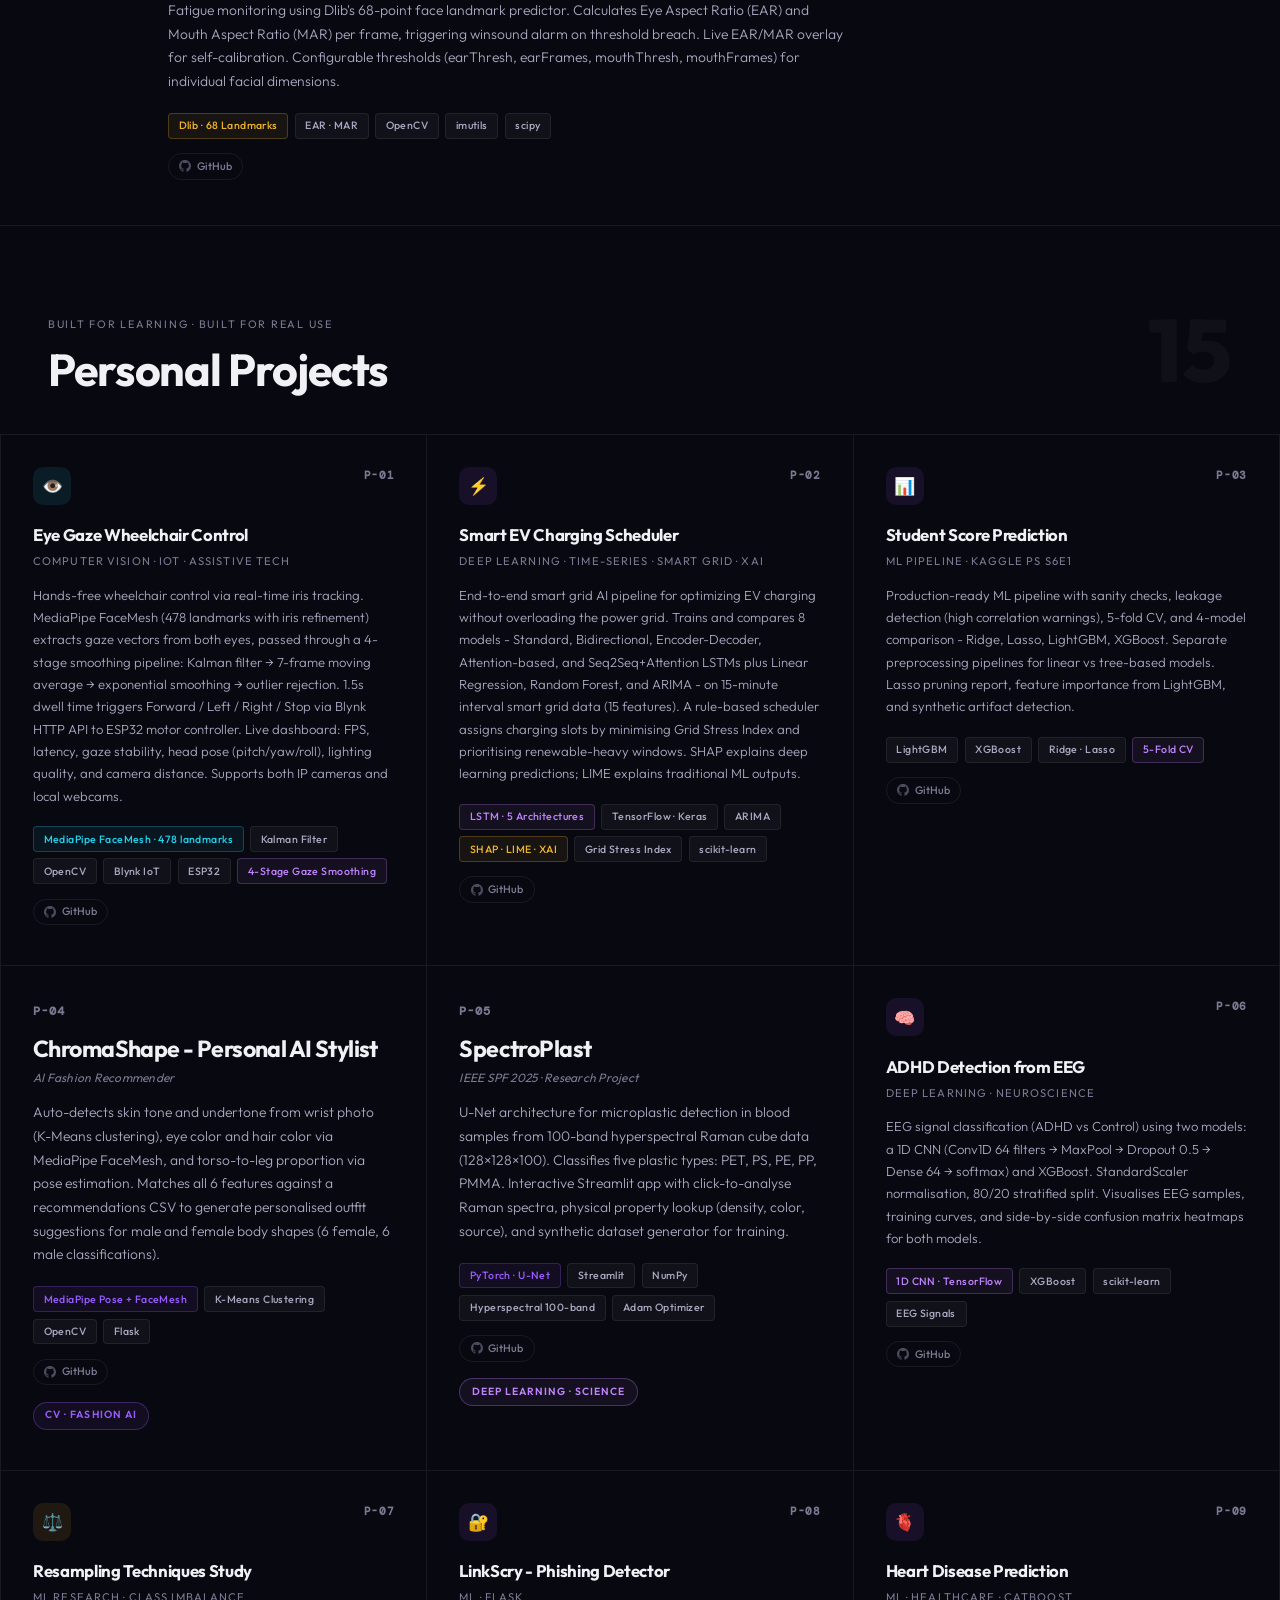
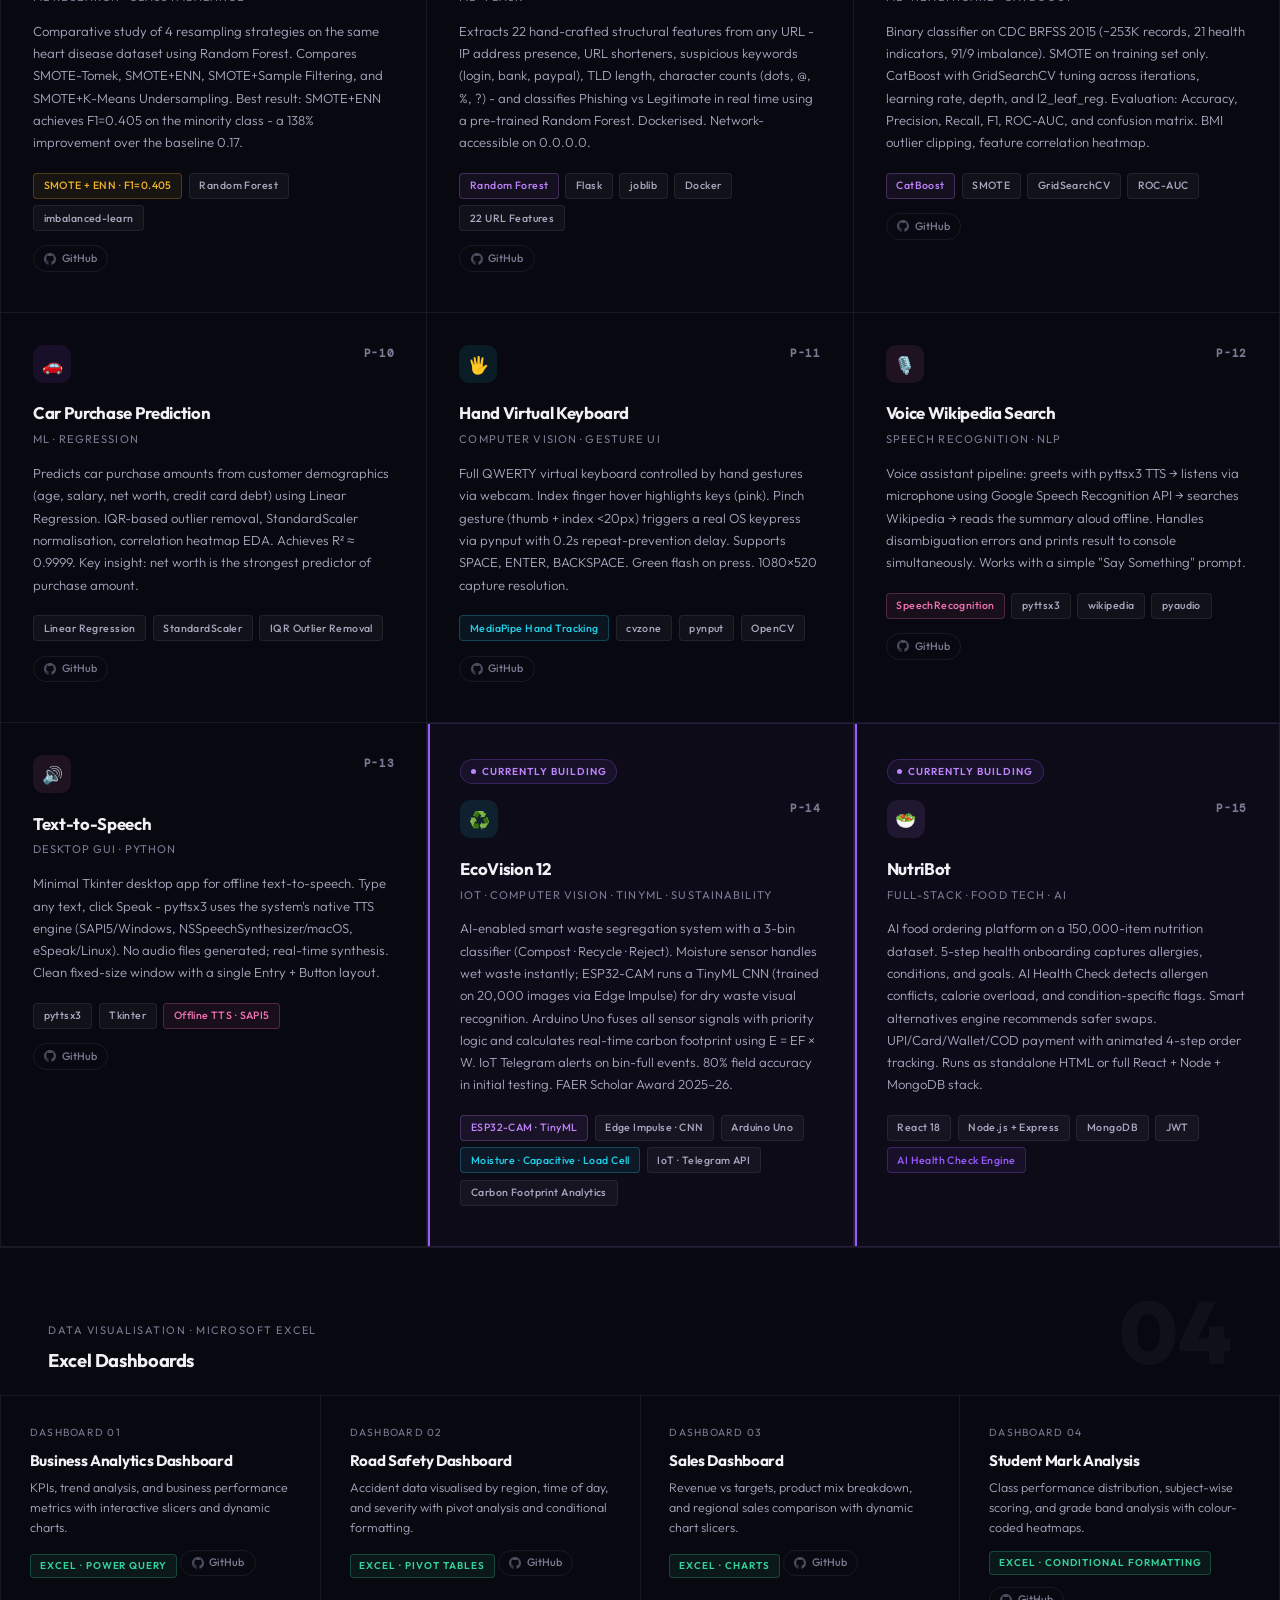
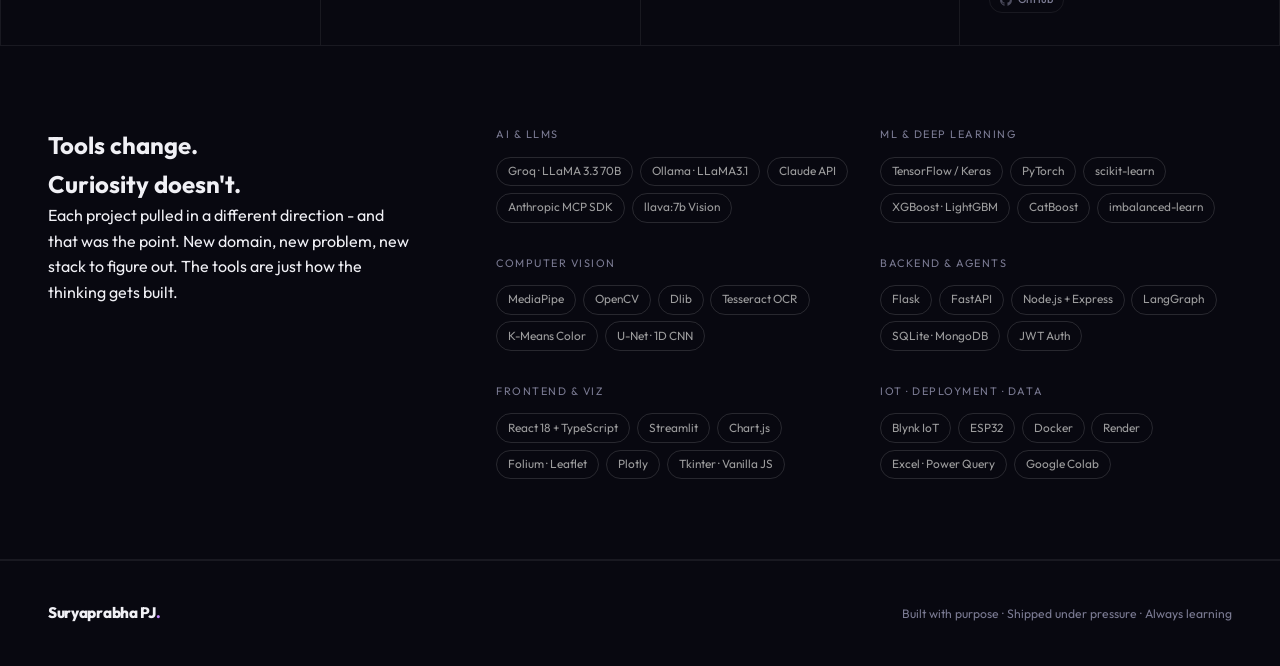
==== commit 55809709: "Update projects.html" ====
--- a/projects.html
+++ b/projects.html
@@ -1494,7 +1494,7 @@
           <div class="proj-icon icon-nlp">🔊</div>
           <span class="proj-idx">P-13</span>
         </div>
-        <h3 class="proj-name">Text-to-Speech Desktop App</h3>
+        <h3 class="proj-name">Text-to-Speech</h3>
         <p class="proj-type">Desktop GUI · Python</p>
         <p class="proj-desc">Minimal Tkinter desktop app for offline text-to-speech. Type any text, click Speak -
           pyttsx3 uses the system's native TTS engine (SAPI5/Windows, NSSpeechSynthesizer/macOS, eSpeak/Linux). No audio
